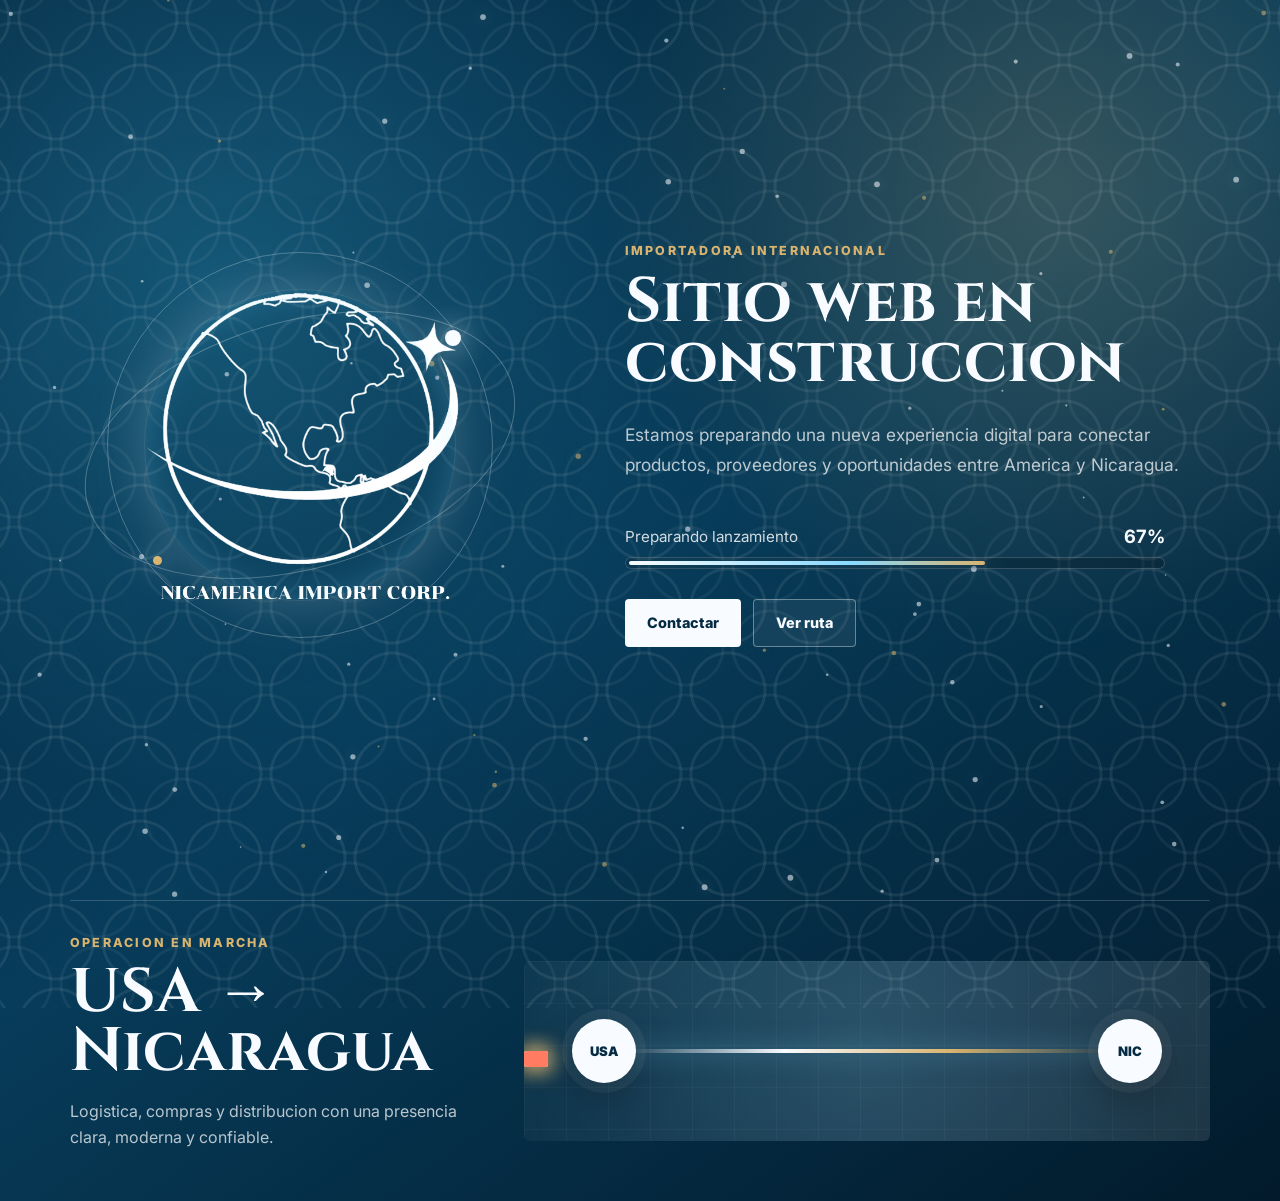
==== index.html @ 1ce01309 "Add animated coming soon page" ====
<!doctype html>
<html lang="es">
  <head>
    <meta charset="UTF-8" />
    <meta name="viewport" content="width=device-width, initial-scale=1.0" />
    <title>Nicamerica Import Corp. | Sitio en construccion</title>
    <link rel="preconnect" href="https://fonts.googleapis.com" />
    <link rel="preconnect" href="https://fonts.gstatic.com" crossorigin />
    <link href="https://fonts.googleapis.com/css2?family=Cinzel:wght@600;700;800&family=Inter:wght@400;500;600;700&display=swap" rel="stylesheet" />
    <link rel="stylesheet" href="styles.css" />
  </head>
  <body>
    <canvas id="motion-field" aria-hidden="true"></canvas>

    <main class="site-shell">
      <section class="hero" aria-label="Sitio web en construccion">
        <div class="brand-mark" data-tilt>
          <img src="assets/nicamerica-logo-transparent.png" alt="Nicamerica Import Corp." />
          <span class="orbit orbit-one"></span>
          <span class="orbit orbit-two"></span>
          <span class="spark spark-one"></span>
          <span class="spark spark-two"></span>
        </div>

        <div class="hero-copy">
          <p class="eyebrow">Importadora internacional</p>
          <h1>Sitio web en construccion</h1>
          <p class="lead">
            Estamos preparando una nueva experiencia digital para conectar productos,
            proveedores y oportunidades entre America y Nicaragua.
          </p>

          <div class="progress-panel" aria-label="Progreso del sitio">
            <div class="progress-top">
              <span>Preparando lanzamiento</span>
              <strong id="progress-number">72%</strong>
            </div>
            <div class="progress-track">
              <span id="progress-bar"></span>
            </div>
          </div>

          <div class="actions">
            <a class="primary-action" href="mailto:info@nicamericaimport.com">Contactar</a>
            <button class="ghost-action" type="button" id="pulse-button">Ver ruta</button>
          </div>
        </div>
      </section>

      <section class="route-board" aria-label="Ruta de importacion">
        <div class="route-copy">
          <p class="eyebrow">Operacion en marcha</p>
          <h2>USA → Nicaragua</h2>
          <p>Logistica, compras y distribucion con una presencia clara, moderna y confiable.</p>
        </div>
        <div class="map-stage" id="map-stage">
          <span class="port port-usa">USA</span>
          <span class="port port-nic">NIC</span>
          <span class="route-line"></span>
          <span class="cargo cargo-one"></span>
          <span class="cargo cargo-two"></span>
          <span class="cargo cargo-three"></span>
        </div>
      </section>
    </main>

    <script src="script.js"></script>
  </body>
</html>
---- styles.css ----
:root {
  --blue-950: #052b43;
  --blue-900: #073c5a;
  --blue-800: #0d4f72;
  --blue-650: #1d6b8e;
  --ice: #f8fbff;
  --mist: rgba(255, 255, 255, 0.72);
  --line: rgba(255, 255, 255, 0.18);
  --glow: rgba(134, 218, 255, 0.55);
  --gold: #d9b46f;
  --coral: #ff7b61;
  font-family: Inter, system-ui, sans-serif;
}

* {
  box-sizing: border-box;
}

html,
body {
  min-height: 100%;
}

body {
  margin: 0;
  color: var(--ice);
  background:
    radial-gradient(circle at 17% 24%, rgba(29, 107, 142, 0.68), transparent 32rem),
    radial-gradient(circle at 82% 16%, rgba(217, 180, 111, 0.22), transparent 28rem),
    linear-gradient(145deg, var(--blue-950), var(--blue-900) 48%, #021a2b);
  overflow-x: hidden;
}

body::before {
  position: fixed;
  inset: -12%;
  z-index: -2;
  content: "";
  opacity: 0.32;
  background-image:
    radial-gradient(circle at center, transparent 0 35px, rgba(255, 255, 255, 0.25) 36px 38px, transparent 39px),
    radial-gradient(circle at center, transparent 0 35px, rgba(255, 255, 255, 0.18) 36px 38px, transparent 39px);
  background-position: 0 0, 42px 42px;
  background-size: 84px 84px;
  animation: patternDrift 26s linear infinite;
}

#motion-field {
  position: fixed;
  inset: 0;
  z-index: -1;
  width: 100%;
  height: 100%;
}

.site-shell {
  width: min(1140px, calc(100% - 40px));
  min-height: 100vh;
  margin: 0 auto;
  padding: 24px 0 34px;
  display: grid;
  gap: 34px;
}

.hero {
  min-height: calc(100vh - 58px);
  display: grid;
  grid-template-columns: minmax(280px, 0.86fr) minmax(360px, 1fr);
  align-items: center;
  gap: clamp(24px, 4vw, 56px);
  padding: clamp(18px, 4vh, 42px) 0;
}

.brand-mark {
  position: relative;
  width: min(460px, 88vw);
  aspect-ratio: 1;
  display: grid;
  place-items: center;
  transform-style: preserve-3d;
  filter: drop-shadow(0 24px 60px rgba(0, 0, 0, 0.38));
}

.brand-mark img {
  width: 100%;
  height: 100%;
  object-fit: contain;
  transform: translateZ(42px);
  animation: logoFloat 5.4s ease-in-out infinite;
}

.brand-mark::after {
  position: absolute;
  inset: 16%;
  border: 1px solid rgba(255, 255, 255, 0.16);
  border-radius: 50%;
  content: "";
  box-shadow: 0 0 52px rgba(255, 255, 255, 0.2), inset 0 0 34px rgba(134, 218, 255, 0.22);
  animation: haloPulse 3.2s ease-in-out infinite;
}

.orbit {
  position: absolute;
  border: 1px solid rgba(255, 255, 255, 0.26);
  border-radius: 50%;
  pointer-events: none;
}

.orbit-one {
  inset: 8%;
  animation: rotate 15s linear infinite;
}

.orbit-two {
  inset: 23% 2%;
  transform: rotate(-16deg);
  animation: rotateReverse 19s linear infinite;
}

.spark {
  position: absolute;
  width: 16px;
  height: 16px;
  border-radius: 50%;
  background: var(--ice);
  box-shadow: 0 0 28px var(--ice), 0 0 54px var(--glow);
}

.spark-one {
  right: 15%;
  top: 25%;
  animation: sparkTravel 4.8s ease-in-out infinite;
}

.spark-two {
  left: 18%;
  bottom: 24%;
  width: 9px;
  height: 9px;
  background: var(--gold);
  animation: sparkTravel 6.2s ease-in-out infinite reverse;
}

.hero-copy {
  min-width: 0;
  transform: translateY(0);
  animation: revealUp 900ms ease both;
}

.eyebrow {
  margin: 0 0 14px;
  color: var(--gold);
  font-size: 0.78rem;
  font-weight: 800;
  letter-spacing: 0.18em;
  text-transform: uppercase;
}

h1,
h2 {
  margin: 0;
  font-family: Cinzel, Georgia, serif;
  line-height: 0.96;
  letter-spacing: 0;
}

h1 {
  max-width: 560px;
  font-size: clamp(2.6rem, 4.9vw, 4.7rem);
  text-wrap: balance;
}

h2 {
  font-size: clamp(2.1rem, 4.8vw, 4.8rem);
}

.lead {
  max-width: 560px;
  margin: 28px 0;
  color: var(--mist);
  font-size: clamp(0.98rem, 1.35vw, 1.12rem);
  line-height: 1.7;
}

.progress-panel {
  max-width: 540px;
  padding: 18px 0 8px;
}

.progress-top {
  display: flex;
  align-items: center;
  justify-content: space-between;
  gap: 18px;
  margin-bottom: 10px;
  color: rgba(255, 255, 255, 0.82);
  font-size: 0.95rem;
}

.progress-top strong {
  color: var(--ice);
  font-size: 1.15rem;
}

.progress-track {
  height: 12px;
  padding: 3px;
  border: 1px solid var(--line);
  border-radius: 999px;
  background: rgba(0, 0, 0, 0.18);
  overflow: hidden;
}

.progress-track span {
  display: block;
  width: 72%;
  height: 100%;
  border-radius: inherit;
  background: linear-gradient(90deg, var(--ice), #89d9ff 62%, var(--gold));
  box-shadow: 0 0 24px var(--glow);
  transform-origin: left;
  animation: progressBreathe 2.8s ease-in-out infinite;
}

.actions {
  display: flex;
  flex-wrap: wrap;
  gap: 12px;
  margin-top: 22px;
}

.primary-action,
.ghost-action {
  min-height: 48px;
  border: 0;
  border-radius: 4px;
  padding: 0 22px;
  display: inline-flex;
  align-items: center;
  justify-content: center;
  color: var(--blue-950);
  background: var(--ice);
  font: 800 0.9rem/1 Inter, system-ui, sans-serif;
  text-decoration: none;
  cursor: pointer;
  transition: transform 180ms ease, box-shadow 180ms ease, background 180ms ease;
}

.ghost-action {
  color: var(--ice);
  border: 1px solid rgba(255, 255, 255, 0.36);
  background: rgba(255, 255, 255, 0.06);
}

.primary-action:hover,
.ghost-action:hover {
  transform: translateY(-3px);
  box-shadow: 0 16px 34px rgba(0, 0, 0, 0.24);
}

.route-board {
  min-height: 168px;
  border-top: 1px solid var(--line);
  display: grid;
  grid-template-columns: minmax(260px, 0.62fr) minmax(330px, 1fr);
  align-items: center;
  gap: 28px;
  padding: 34px 0 0;
}

.route-copy p:last-child {
  max-width: 490px;
  color: var(--mist);
  line-height: 1.65;
}

.map-stage {
  position: relative;
  min-height: 180px;
  border-radius: 6px;
  background:
    linear-gradient(90deg, rgba(255,255,255,0.04), rgba(255,255,255,0.11)),
    radial-gradient(circle at 50% 50%, rgba(134, 218, 255, 0.16), transparent 22rem);
  overflow: hidden;
}

.map-stage::before {
  position: absolute;
  inset: 0;
  content: "";
  opacity: 0.45;
  background-image: linear-gradient(rgba(255,255,255,0.08) 1px, transparent 1px), linear-gradient(90deg, rgba(255,255,255,0.08) 1px, transparent 1px);
  background-size: 42px 42px;
  animation: gridMove 12s linear infinite;
}

.port {
  position: absolute;
  top: 50%;
  z-index: 2;
  width: 64px;
  height: 64px;
  border: 1px solid rgba(255, 255, 255, 0.28);
  border-radius: 50%;
  display: grid;
  place-items: center;
  color: var(--blue-950);
  background: var(--ice);
  font-size: 0.82rem;
  font-weight: 900;
  transform: translateY(-50%);
  box-shadow: 0 0 0 10px rgba(255,255,255,0.05), 0 16px 40px rgba(0,0,0,0.28);
}

.port-usa {
  left: 7%;
}

.port-nic {
  right: 7%;
}

.route-line {
  position: absolute;
  left: 14%;
  right: 14%;
  top: 50%;
  height: 4px;
  border-radius: 999px;
  background: linear-gradient(90deg, transparent, var(--ice), var(--gold), transparent);
  transform: translateY(-50%);
  box-shadow: 0 0 24px var(--glow);
}

.cargo {
  position: absolute;
  top: 50%;
  z-index: 3;
  width: 24px;
  height: 16px;
  border-radius: 3px;
  background: var(--gold);
  box-shadow: 0 0 22px rgba(217, 180, 111, 0.8);
  animation: cargoRun 4.5s linear infinite;
}

.cargo-two {
  animation-delay: -1.5s;
  background: var(--ice);
}

.cargo-three {
  animation-delay: -3s;
  background: var(--coral);
}

.map-stage.is-boosted .cargo {
  animation-duration: 1.6s;
}

@keyframes patternDrift {
  to { transform: translate3d(84px, 42px, 0); }
}

@keyframes logoFloat {
  50% { transform: translate3d(0, -14px, 42px) scale(1.015); }
}

@keyframes haloPulse {
  50% { transform: scale(1.05); opacity: 0.75; }
}

@keyframes rotate {
  to { transform: rotate(360deg); }
}

@keyframes rotateReverse {
  to { transform: rotate(-376deg); }
}

@keyframes sparkTravel {
  50% { transform: translate3d(-18px, 16px, 0) scale(1.45); }
}

@keyframes revealUp {
  from { opacity: 0; transform: translateY(24px); }
}

@keyframes progressBreathe {
  50% { filter: brightness(1.25); transform: scaleX(1.04); }
}

@keyframes gridMove {
  to { background-position: 42px 42px; }
}

@keyframes cargoRun {
  from { left: 14%; transform: translate(-50%, -50%) rotate(0deg); }
  50% { transform: translate(-50%, calc(-50% - 18px)) rotate(7deg); }
  to { left: 86%; transform: translate(-50%, -50%) rotate(0deg); }
}

@media (max-width: 820px) {
  .site-shell {
    width: min(100% - 24px, 620px);
    padding-top: 20px;
  }

  .hero,
  .route-board {
    grid-template-columns: 1fr;
  }

  .hero {
    min-height: auto;
    text-align: center;
  }

  .brand-mark {
    margin: 0 auto;
    width: min(290px, 78vw);
  }

  .brand-mark::after {
    inset: 20%;
  }

  .lead,
  .progress-panel,
  .route-copy p:last-child {
    margin-left: auto;
    margin-right: auto;
  }

  .actions {
    justify-content: center;
  }

  .route-board {
    text-align: center;
  }

  .map-stage {
    min-height: 160px;
  }
}

@media (max-height: 720px) and (max-width: 820px) {
  .brand-mark {
    width: min(230px, 64vw);
  }

  h1 {
    font-size: clamp(2.4rem, 12vw, 4.4rem);
  }

  .lead {
    margin: 18px auto;
  }
}

@media (prefers-reduced-motion: reduce) {
  *,
  *::before,
  *::after {
    animation-duration: 1ms !important;
    animation-iteration-count: 1 !important;
    scroll-behavior: auto !important;
  }
}
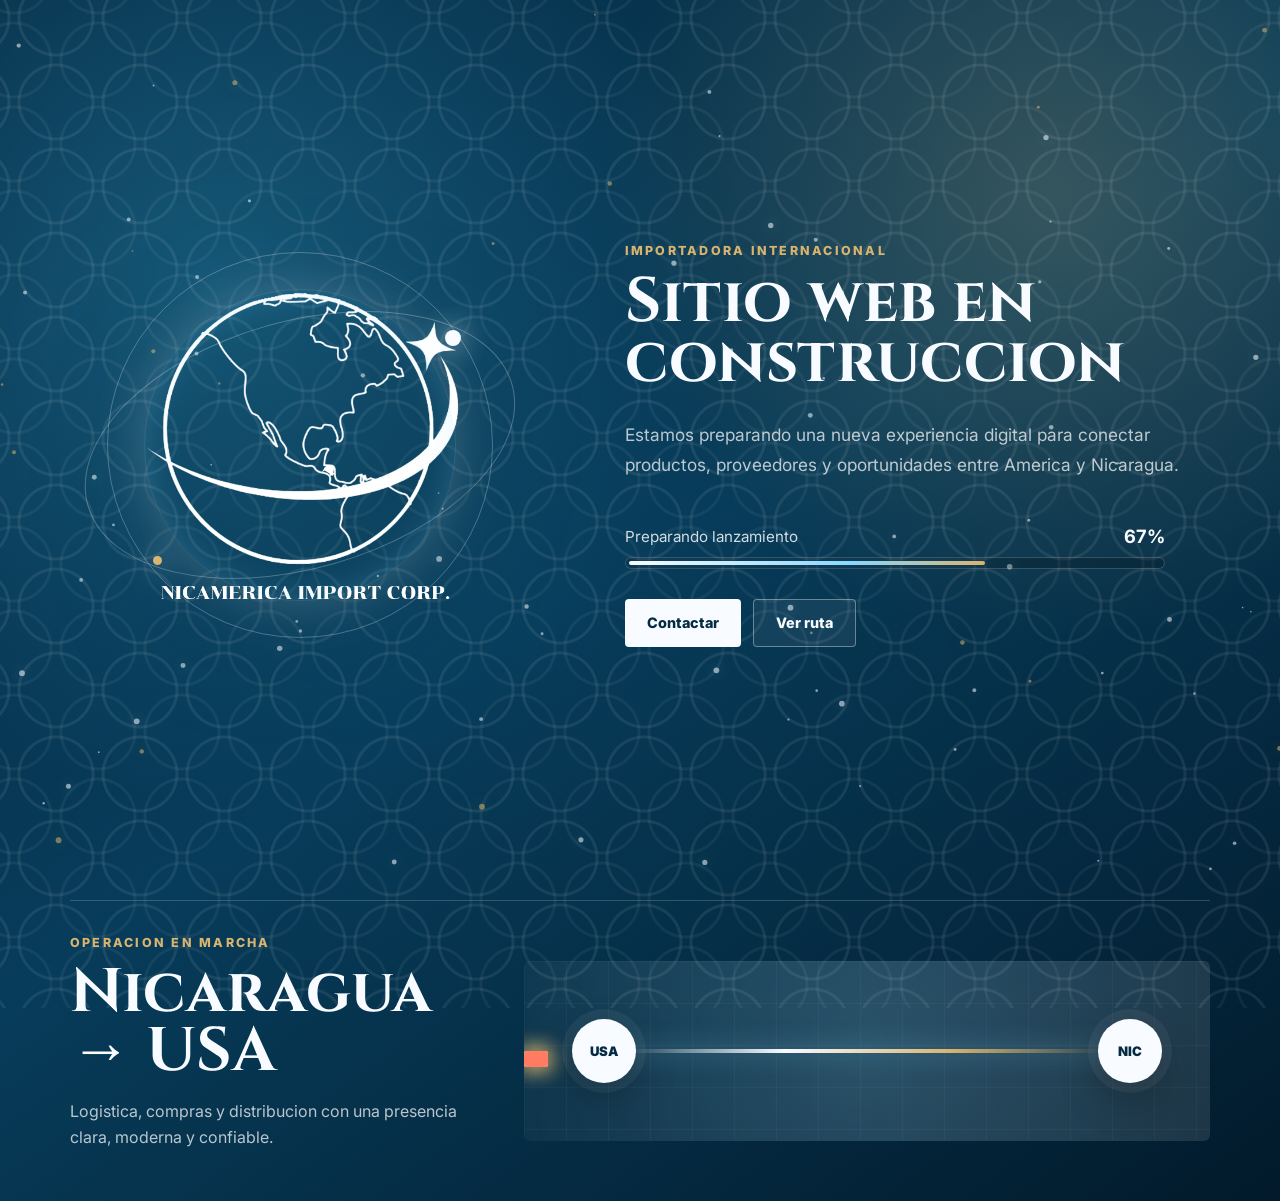
==== commit 7600f821: "Update import route direction" ====
--- a/index.html
+++ b/index.html
@@ -50,12 +50,12 @@
       <section class="route-board" aria-label="Ruta de importacion">
         <div class="route-copy">
           <p class="eyebrow">Operacion en marcha</p>
-          <h2>USA → Nicaragua</h2>
+          <h2>Nicaragua → USA</h2>
           <p>Logistica, compras y distribucion con una presencia clara, moderna y confiable.</p>
         </div>
         <div class="map-stage" id="map-stage">
+          <span class="port port-nic">NIC</span>
           <span class="port port-usa">USA</span>
-          <span class="port port-nic">NIC</span>
           <span class="route-line"></span>
           <span class="cargo cargo-one"></span>
           <span class="cargo cargo-two"></span>
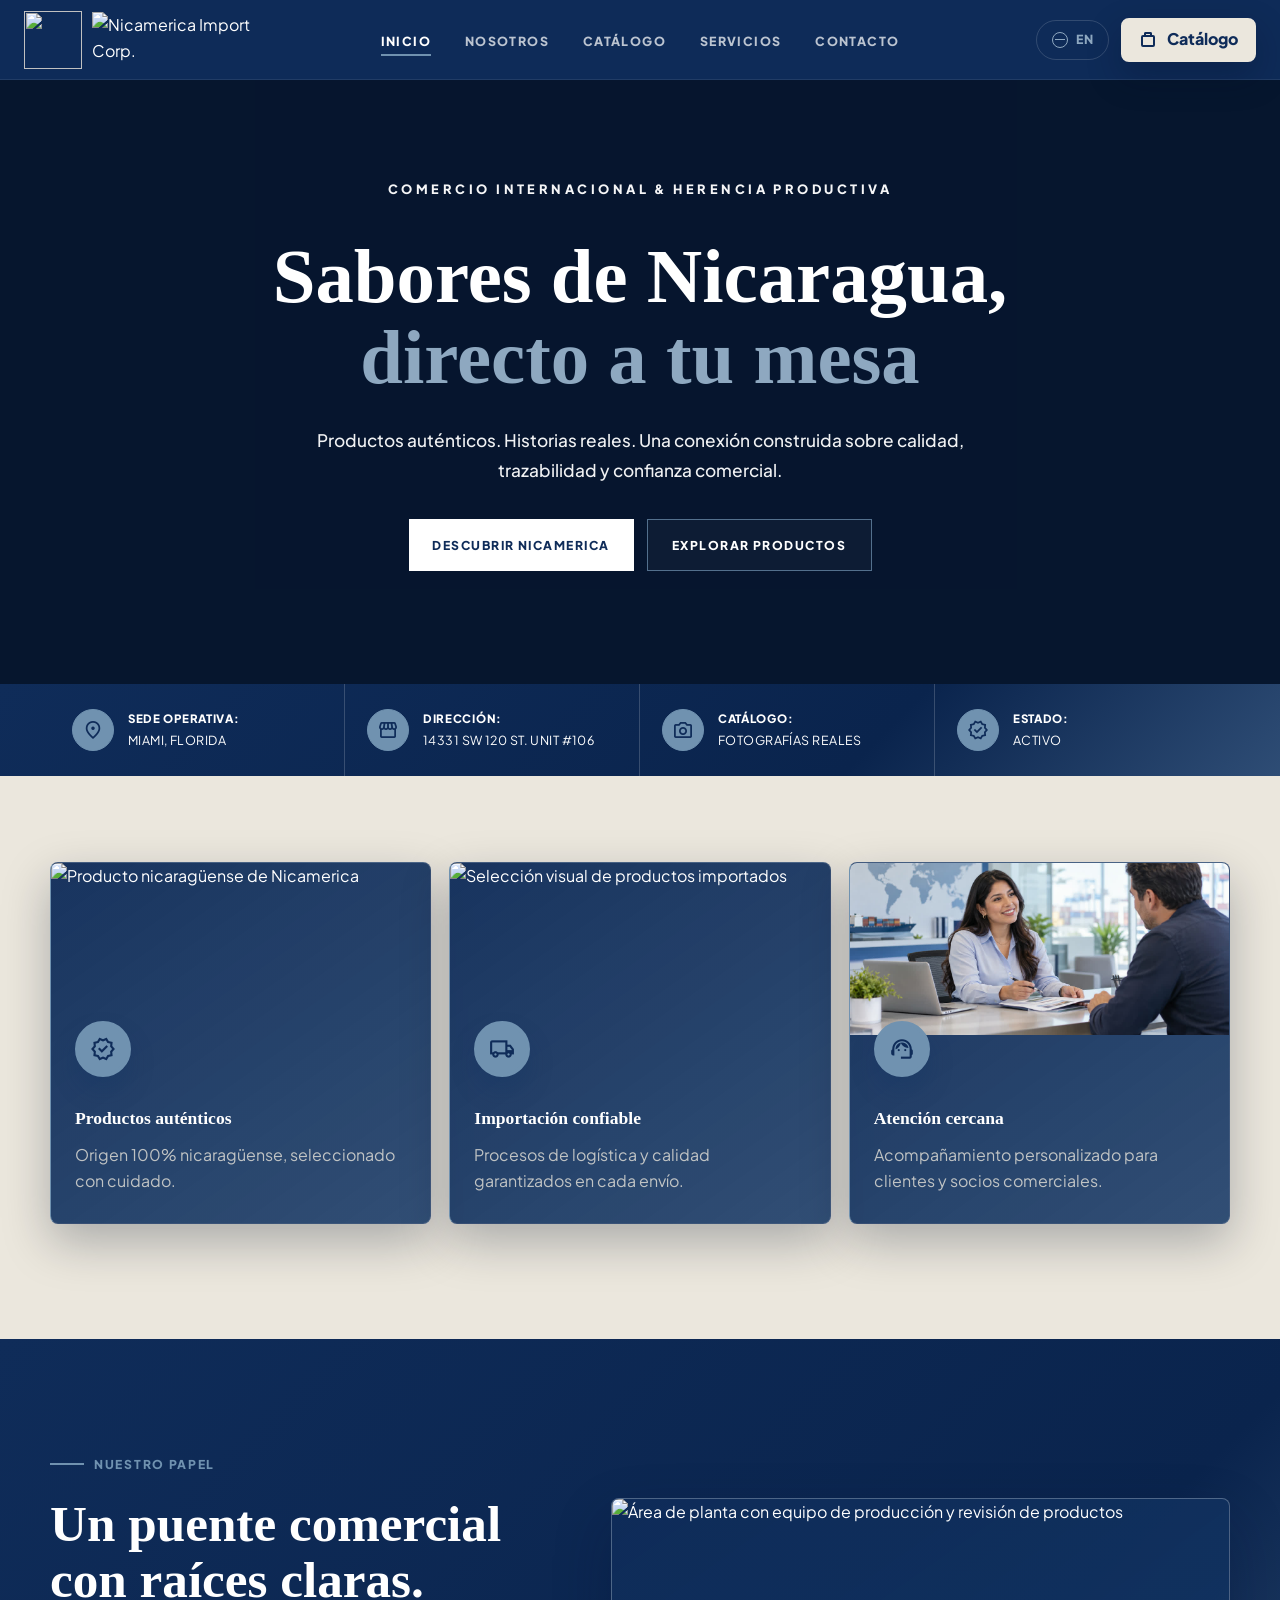
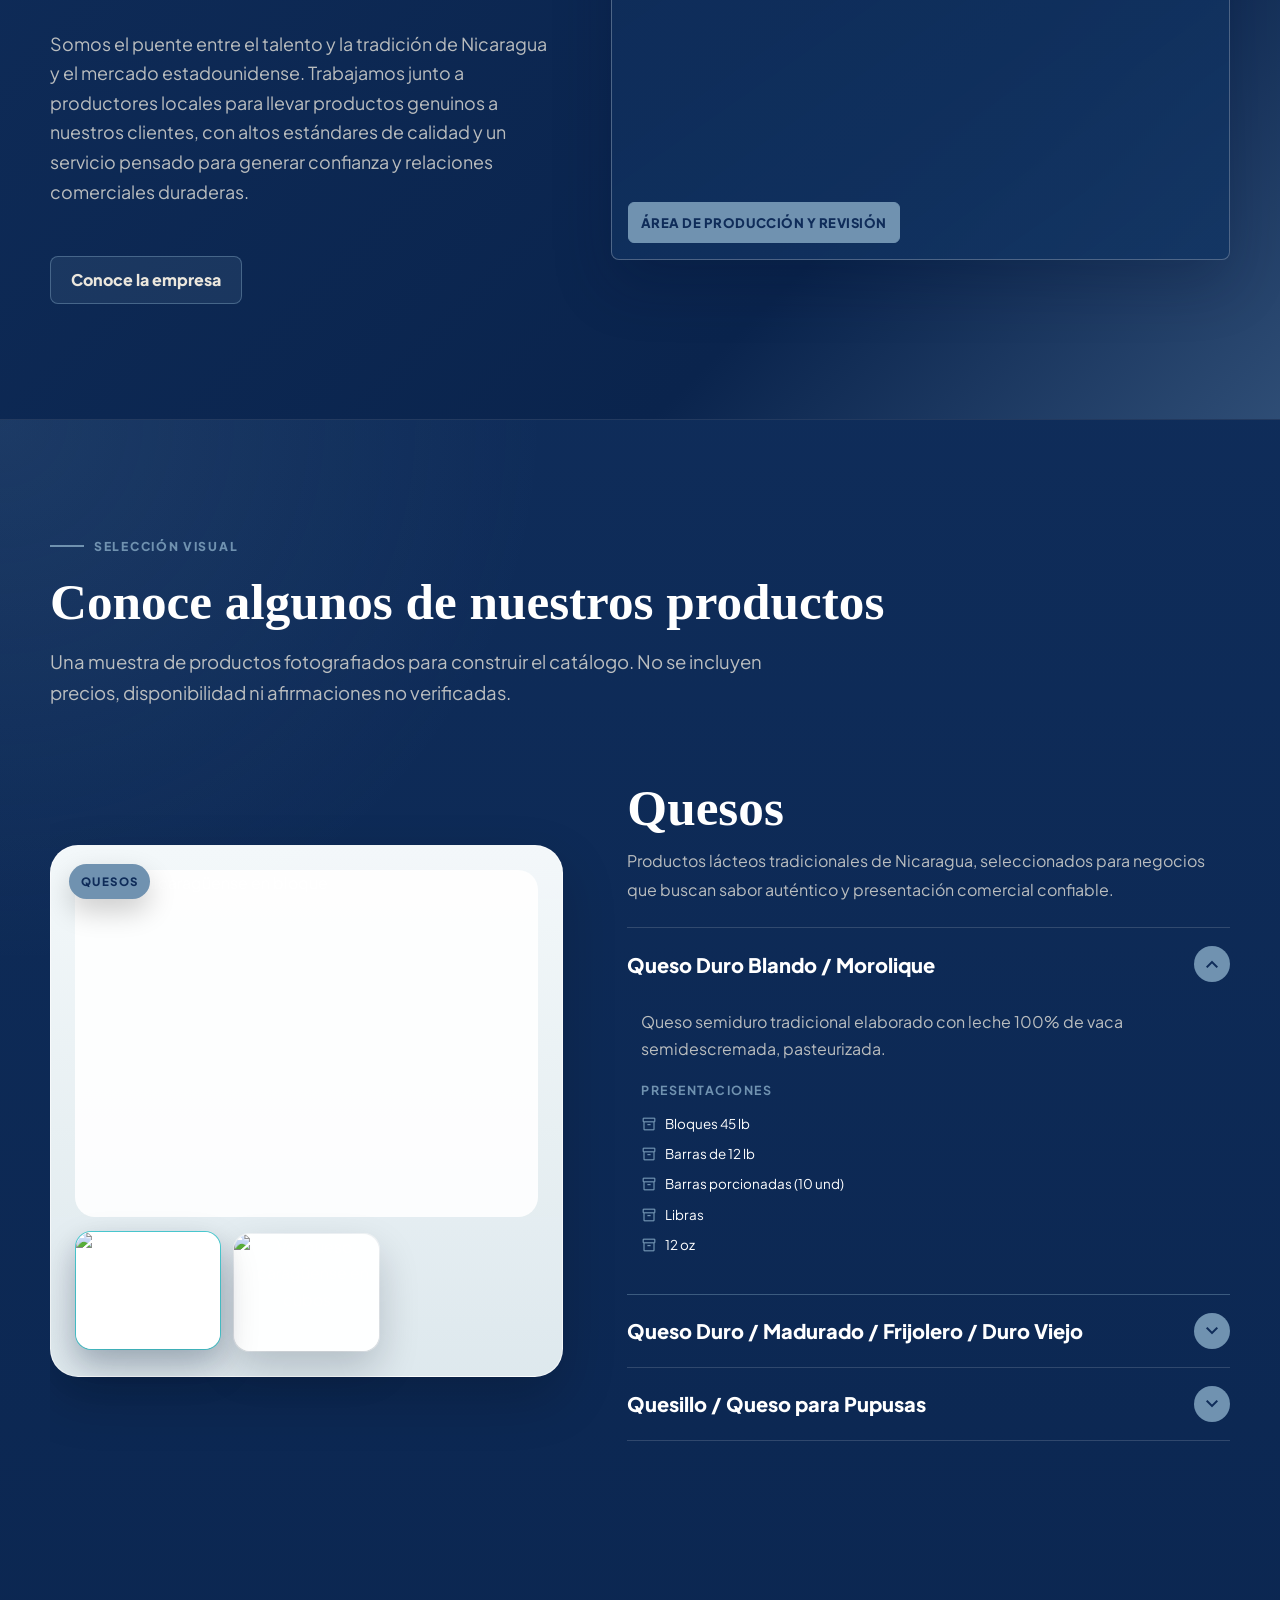
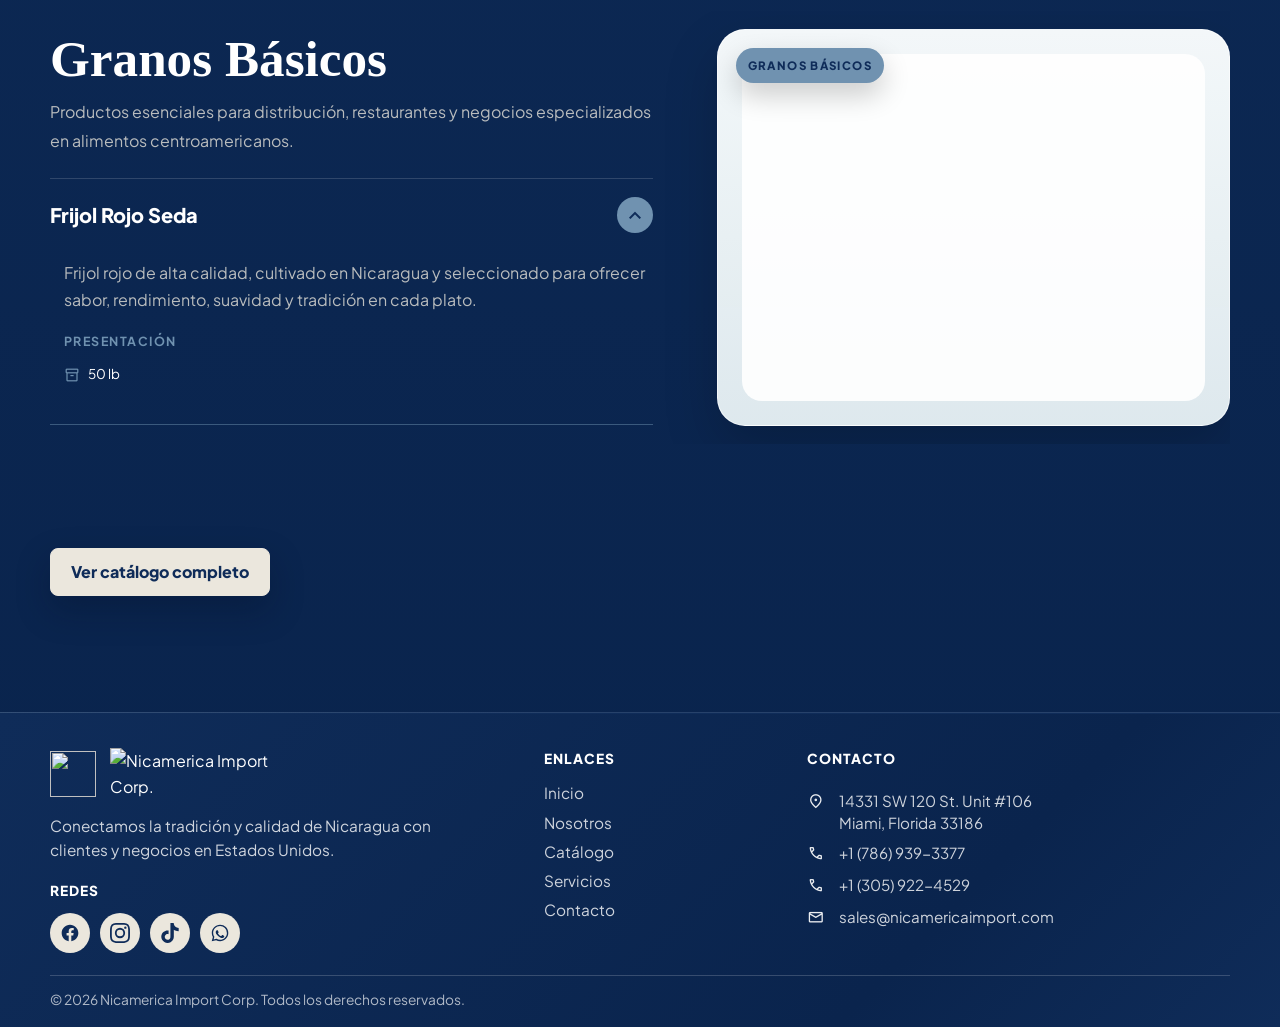
==== commit 9a440033: "Mejora de optimizacion" ====
--- a/index.html
+++ b/index.html
@@ -1,69 +1,298 @@
 <!doctype html>
 <html lang="es">
-  <head>
-    <meta charset="UTF-8" />
-    <meta name="viewport" content="width=device-width, initial-scale=1.0" />
-    <title>Nicamerica Import Corp. | Sitio en construccion</title>
-    <link rel="preconnect" href="https://fonts.googleapis.com" />
-    <link rel="preconnect" href="https://fonts.gstatic.com" crossorigin />
-    <link href="https://fonts.googleapis.com/css2?family=Cinzel:wght@600;700;800&family=Inter:wght@400;500;600;700&display=swap" rel="stylesheet" />
-    <link rel="stylesheet" href="styles.css" />
-  </head>
-  <body>
-    <canvas id="motion-field" aria-hidden="true"></canvas>
-
-    <main class="site-shell">
-      <section class="hero" aria-label="Sitio web en construccion">
-        <div class="brand-mark" data-tilt>
-          <img src="assets/nicamerica-logo-transparent.png" alt="Nicamerica Import Corp." />
-          <span class="orbit orbit-one"></span>
-          <span class="orbit orbit-two"></span>
-          <span class="spark spark-one"></span>
-          <span class="spark spark-two"></span>
-        </div>
-
-        <div class="hero-copy">
-          <p class="eyebrow">Importadora internacional</p>
-          <h1>Sitio web en construccion</h1>
-          <p class="lead">
-            Estamos preparando una nueva experiencia digital para conectar productos,
-            proveedores y oportunidades entre America y Nicaragua.
-          </p>
-
-          <div class="progress-panel" aria-label="Progreso del sitio">
-            <div class="progress-top">
-              <span>Preparando lanzamiento</span>
-              <strong id="progress-number">72%</strong>
-            </div>
-            <div class="progress-track">
-              <span id="progress-bar"></span>
-            </div>
+
+<head>
+  <meta charset="utf-8">
+  <meta name="viewport" content="width=device-width, initial-scale=1">
+  <title>Nicamerica Import Corp. | Productos nicaragüenses en Estados Unidos</title>
+  <meta name="description"
+    content="Nicamerica Import Corp. conecta productos y productores de Nicaragua con clientes y negocios en Estados Unidos mediante importación confiable.">
+  <meta name="robots" content="index,follow,max-image-preview:large">
+  <meta name="theme-color" content="#002E5D">
+  <meta property="og:title" content="Nicamerica Import Corp. | Productos nicaragüenses en Estados Unidos">
+  <meta property="og:description"
+    content="Productos auténticos, logística confiable y atención comercial para clientes y negocios en Estados Unidos.">
+  <meta property="og:type" content="website">
+  <meta property="og:locale" content="es_US">
+  <meta property="og:url" content="https://nicamericaimport.com/">
+  <meta property="og:image" content="https://nicamericaimport.com/assets/products/hero-productos.jpg">
+  <meta name="twitter:card" content="summary_large_image">
+  <meta name="twitter:title" content="Nicamerica Import Corp. | Productos nicaragüenses en Estados Unidos">
+  <meta name="twitter:description" content="Importación confiable de productos nicaragüenses para clientes y negocios en Estados Unidos.">
+  <meta name="twitter:image" content="https://nicamericaimport.com/assets/products/hero-productos.jpg">
+  <link rel="canonical" href="https://nicamericaimport.com/">
+  <link rel="preload" as="image" href="assets/plant/hero-plant-pour.jpg" fetchpriority="high">
+  <link rel="preconnect" href="https://fonts.googleapis.com">
+  <link rel="preconnect" href="https://fonts.gstatic.com" crossorigin>
+  <link
+    href="https://fonts.googleapis.com/css2?family=Material+Symbols+Outlined:opsz,wght,FILL,GRAD@24,400,0,0&family=Plus+Jakarta+Sans:wght@400;500;600;700;800&display=swap"
+    rel="stylesheet">
+  <link rel="icon" href="assets/favicon.png" type="image/png">
+  <link rel="stylesheet" href="assets/styles.css?v=31">
+  <script src="assets/i18n.js" defer></script>
+  <script type="application/ld+json">{"@context":"https://schema.org","@graph":[{"@type":"Organization","name":"Nicamerica Import Corp.","url":"https://nicamericaimport.com/","logo":"https://nicamericaimport.com/assets/nicamerica-logo.png","email":"sales@nicamericaimport.com","telephone":["+17869393377","+13059224529"],"address":{"@type":"PostalAddress","streetAddress":"14331 SW 120 St. Unit #106","addressLocality":"Miami","addressRegion":"FL","postalCode":"33186","addressCountry":"US"}},{"@type":"WebSite","name":"Nicamerica Import Corp.","url":"https://nicamericaimport.com/","inLanguage":["es","en"]}]}</script>
+</head>
+
+<body data-page="inicio">
+  <header class="site-header">
+    <div class="container nav-wrap">
+      <a class="brand" href="index.html" data-i18n-aria="nav.brand_label" aria-label="Ir al inicio"><img
+          class="brand-isotipo" src="assets/nicamerica-isotipo-white.png" alt="" decoding="async"><img class="brand-texto"
+          src="assets/nicamerica-texto-white.png" alt="Nicamerica Import Corp." decoding="async"></a>
+      <nav class="desktop-nav" aria-label="Navegación principal"><a href="index.html" data-page-link="inicio"
+          data-i18n="nav.home">Inicio</a><a href="nosotros.html" data-page-link="nosotros"
+          data-i18n="nav.about">Nosotros</a><a href="catalogo.html" data-page-link="catalogo"
+          data-i18n="nav.catalog">Catálogo</a><a href="servicios.html" data-page-link="servicios"
+          data-i18n="nav.services">Servicios</a><a href="contacto.html" data-page-link="contacto"
+          data-i18n="nav.contact">Contacto</a></nav>
+      <div class="header-actions"><button class="lang-toggle" id="langToggle" type="button"
+          aria-label="Cambiar a inglés" title="Switch to English" onclick="window.i18n.toggleLang()"><span
+            class="lang-globe material-symbols-outlined" aria-hidden="true">language</span><span
+            class="lang-label">EN</span></button><a class="button primary compact" href="catalogo.html"><span
+            class="material-symbols-outlined" aria-hidden="true">inventory_2</span><span
+            data-i18n="nav.catalog_btn">Catálogo</span></a><button class="icon-button" id="menuButton" type="button"
+          data-i18n-aria="nav.open_menu" aria-label="Abrir menú" aria-controls="mobileNav" aria-expanded="false"><span
+            class="material-symbols-outlined" aria-hidden="true">menu</span></button></div>
+    </div>
+    <nav class="mobile-nav" id="mobileNav" aria-label="Navegación móvil"><a href="index.html" data-page-link="inicio"
+        data-i18n="nav.home">Inicio</a><a href="nosotros.html" data-page-link="nosotros"
+        data-i18n="nav.about">Nosotros</a><a href="catalogo.html" data-page-link="catalogo"
+        data-i18n="nav.catalog">Catálogo</a><a href="servicios.html" data-page-link="servicios"
+        data-i18n="nav.services">Servicios</a><a href="contacto.html" data-page-link="contacto"
+        data-i18n="nav.contact">Contacto</a></nav>
+  </header>
+
+  <main>
+    <section class="hero hero-home" aria-labelledby="hero-title">
+      <div class="hero-background" aria-hidden="true">
+        <div class="hero-carousel-track">
+          <div class="hero-carousel-slide hero-carousel-slide--pour"></div>
+          <div class="hero-carousel-slide" data-bg="assets/plant/hero-plant-curd.jpg"></div>
+          <div class="hero-carousel-slide" data-bg="assets/plant/hero-plant-team.jpg"></div>
+          <div class="hero-carousel-slide" data-bg="assets/plant/hero-plant-process.jpg"></div>
+          <div class="hero-carousel-slide" data-bg="assets/plant/hero-plant-cheese.jpg"></div>
+          <div class="hero-carousel-slide" data-bg="assets/plant/hero-plant-water.jpg"></div>
+          <div class="hero-carousel-slide" data-bg="assets/plant/hero-plant-control.jpg"></div>
+          <div class="hero-carousel-slide" data-bg="assets/plant/hero-plant-table.jpg"></div>
+          <div class="hero-carousel-slide hero-carousel-slide--pour"></div>
+        </div>
+      </div>
+      <div class="container hero-grid">
+        <div class="hero-copy reveal">
+          <div class="hero-kicker" data-i18n="index.hero.kicker">Comercio internacional &amp; herencia productiva</div>
+          <h1 id="hero-title" data-i18n-html="index.hero.title">Sabores de Nicaragua, <span>directo a tu mesa</span></h1>
+          <p class="lead" data-i18n="index.hero.lead">Productos auténticos. Historias reales. Una conexión construida sobre calidad, trazabilidad y
+            confianza comercial.</p>
+          <div class="hero-actions">
+            <a class="button primary" href="nosotros.html" data-i18n="index.hero.cta1">Descubrir Nicamerica</a>
+            <a class="button secondary" href="catalogo.html" data-i18n="index.hero.cta2">Explorar productos</a>
           </div>
-
-          <div class="actions">
-            <a class="primary-action" href="mailto:info@nicamericaimport.com">Contactar</a>
-            <button class="ghost-action" type="button" id="pulse-button">Ver ruta</button>
+        </div>
+      </div>
+    </section>
+
+    <section class="metadata-strip" aria-label="Registro comercial de Nicamerica">
+      <div class="container metadata-grid">
+        <div><span class="material-symbols-outlined" aria-hidden="true">location_on</span><strong data-i18n="strip.hq">SEDE
+            OPERATIVA:</strong><span data-i18n="strip.hq_val">MIAMI, FLORIDA</span></div>
+        <div><span class="material-symbols-outlined"
+            aria-hidden="true">storefront</span><strong data-i18n="strip.addr">DIRECCIÓN:</strong><span data-i18n="strip.addr_val">14331 SW 120 ST. UNIT #106</span></div>
+        <div><span class="material-symbols-outlined"
+            aria-hidden="true">photo_camera</span><strong data-i18n="strip.catalog">CATÁLOGO:</strong><span data-i18n="strip.catalog_val">FOTOGRAFÍAS REALES</span></div>
+        <div><span class="material-symbols-outlined" aria-hidden="true">verified</span><strong data-i18n="strip.status">ESTADO:</strong><span
+            class="status-dot" data-i18n="strip.status_val">ACTIVO</span></div>
+      </div>
+    </section>
+
+    <section class="section value-section" aria-label="Propuesta de valor">
+      <div class="container value-grid">
+        <article class="value-card reveal"><img src="assets/products/queso-morolique-duro.jpg"
+            alt="Producto nicaragüense de Nicamerica" decoding="async" loading="lazy"><span class="material-symbols-outlined"
+            aria-hidden="true">verified</span>
+          <h2 data-i18n="index.value1.title">Productos auténticos</h2>
+          <p data-i18n="index.value1.text">Origen 100% nicaragüense, seleccionado con cuidado.</p>
+        </article>
+        <article class="value-card reveal"><img src="assets/stock/contenedores-puerto.jpg"
+            alt="Selección visual de productos importados" decoding="async" loading="lazy"><span class="material-symbols-outlined"
+            aria-hidden="true">local_shipping</span>
+          <h2 data-i18n="index.value2.title">Importación confiable</h2>
+          <p data-i18n="index.value2.text">Procesos de logística y calidad garantizados en cada envío.</p>
+        </article>
+        <article class="value-card reveal"><img src="assets/stock/atencion-cercana-latina.jpg"
+            alt="Producto para atención comercial de Nicamerica" decoding="async" loading="lazy"><span class="material-symbols-outlined"
+            aria-hidden="true">support_agent</span>
+          <h2 data-i18n="index.value3.title">Atención cercana</h2>
+          <p data-i18n="index.value3.text">Acompañamiento personalizado para clientes y socios comerciales.</p>
+        </article>
+      </div>
+    </section>
+
+    <section class="section intro-band">
+      <div class="container intro-layout">
+        <div class="section-copy reveal">
+          <span class="eyebrow light" data-i18n="index.intro.eyebrow">Nuestro papel</span>
+          <h2 data-i18n="index.intro.title">Un puente comercial con raíces claras.</h2>
+          <p data-i18n="index.intro.text">Somos el puente entre el talento y la tradición de Nicaragua y el mercado estadounidense. Trabajamos junto
+            a productores locales para llevar productos genuinos a nuestros clientes, con altos estándares de calidad y
+            un servicio pensado para generar confianza y relaciones comerciales duraderas.</p>
+          <div class="section-action"><a class="button secondary" href="nosotros.html" data-i18n="index.intro.cta">Conoce la empresa</a></div>
+        </div>
+        <figure class="plant-photo dark reveal">
+          <img src="assets/plant/plant-equipment.jpg"
+            alt="Área de planta con equipo de producción y revisión de productos" decoding="async" loading="lazy">
+          <figcaption data-i18n="index.intro.figcaption">Área de producción y revisión</figcaption>
+        </figure>
+      </div>
+    </section>
+
+    <section class="section featured-section">
+      <div class="container">
+        <div class="section-header reveal">
+          <span class="eyebrow" data-i18n="index.featured.eyebrow">Selección visual</span>
+          <h2 data-i18n="index.featured.title">Conoce algunos de nuestros productos</h2>
+          <p class="lead" data-i18n="index.featured.lead">Una muestra de productos fotografiados para construir el catálogo. No se incluyen precios,
+            disponibilidad ni afirmaciones no verificadas.</p>
+        </div>
+        <div class="home-catalog-preview">
+          <article class="catalog-category-section reveal" id="inicio-quesos">
+            <div class="catalog-visual-panel">
+              <span class="catalog-category-label">Quesos</span>
+              <img class="catalog-main-photo" src="assets/products/queso-morolique-duro.jpg" alt="Queso nicaragüense en bloque" decoding="async" loading="lazy">
+              <div class="catalog-photo-strip" aria-label="Imágenes de quesos">
+                <button class="catalog-thumb is-active" type="button" data-large-src="assets/products/queso-morolique-duro.jpg" data-large-alt="Queso nicaragüense en bloque"><img src="assets/products/queso-morolique-duro.jpg" alt="Ver queso nicaragüense en bloque" decoding="async" loading="lazy"></button>
+                <button class="catalog-thumb" type="button" data-large-src="assets/products/queso-morolique-cubos.jpg" data-large-alt="Queso nicaragüense en cubos"><img src="assets/products/queso-morolique-cubos.jpg" alt="Ver queso nicaragüense en cubos" decoding="async" loading="lazy"></button>
+              </div>
+            </div>
+            <div class="catalog-category-copy">
+              <h2>Quesos</h2>
+              <p>Productos lácteos tradicionales de Nicaragua, seleccionados para negocios que buscan sabor auténtico y presentación comercial confiable.</p>
+              <div class="catalog-product-stack">
+                <details class="catalog-product-info" open>
+                  <summary><span>Queso Duro Blando / Morolique</span><span class="material-symbols-outlined" aria-hidden="true">expand_more</span></summary>
+                  <p>Queso semiduro tradicional elaborado con leche 100% de vaca semidescremada, pasteurizada.</p>
+                  <strong>Presentaciones</strong>
+                  <ul><li>Bloques 45 lb</li><li>Barras de 12 lb</li><li>Barras porcionadas (10 und)</li><li>Libras</li><li>12 oz</li></ul>
+                </details>
+                <details class="catalog-product-info">
+                  <summary><span>Queso Duro / Madurado / Frijolero / Duro Viejo</span><span class="material-symbols-outlined" aria-hidden="true">expand_more</span></summary>
+                  <p>Queso madurado tradicional elaborado con leche 100% de vaca semidescremada.</p>
+                  <strong>Presentaciones</strong>
+                  <ul><li>Bloques 45 lb</li><li>Barras de 12 lb</li><li>Barras porcionadas (10 und)</li><li>Libras</li><li>12 oz</li></ul>
+                </details>
+                <details class="catalog-product-info">
+                  <summary><span>Quesillo / Queso para Pupusas</span><span class="material-symbols-outlined" aria-hidden="true">expand_more</span></summary>
+                  <p>Queso fresco de pasta hilada para fundir, cremoso y de sabor natural intenso, elaborado con leche 100% de vaca semidescremada.</p>
+                  <strong>Presentaciones</strong>
+                  <ul><li>Barras de 10 lb</li><li>Barras de 5 lb</li><li>Libras</li><li>12 oz</li></ul>
+                </details>
+              </div>
+            </div>
+          </article>
+
+          <article class="catalog-category-section catalog-category-section--reverse reveal" id="inicio-granos">
+            <div class="catalog-visual-panel">
+              <span class="catalog-category-label">Granos Básicos</span>
+              <video class="catalog-main-photo catalog-main-video catalog-main-video--ambient" loop muted playsinline preload="none" tabindex="-1" aria-hidden="true" poster="assets/products/frijol-rojo-seda.jpeg">
+                <source data-src="assets/products/frijol-rojo-seda.mp4" type="video/mp4">
+              </video>
+            </div>
+            <div class="catalog-category-copy">
+              <h2>Granos Básicos</h2>
+              <p>Productos esenciales para distribución, restaurantes y negocios especializados en alimentos centroamericanos.</p>
+              <div class="catalog-product-stack">
+                <details class="catalog-product-info" open>
+                  <summary><span>Frijol Rojo Seda</span><span class="material-symbols-outlined" aria-hidden="true">expand_more</span></summary>
+                  <p>Frijol rojo de alta calidad, cultivado en Nicaragua y seleccionado para ofrecer sabor, rendimiento, suavidad y tradición en cada plato.</p>
+                  <strong>Presentación</strong>
+                  <ul><li>50 lb</li></ul>
+                </details>
+              </div>
+            </div>
+          </article>
+        </div>
+        <div class="section-action reveal"><a class="button primary" href="catalogo.html" data-i18n="index.featured.cta">Ver catálogo completo</a></div>
+      </div>
+    </section>
+  </main>
+
+  <footer class="site-footer">
+    <div class="container footer-grid">
+      <div class="footer-brand">
+        <div class="footer-logo-lockup" aria-label="Nicamerica Import Corp.">
+          <img class="footer-logo-mark" src="assets/nicamerica-isotipo-white.png" alt="" decoding="async">
+          <img class="footer-logo-text" src="assets/nicamerica-texto-white.png" alt="Nicamerica Import Corp." decoding="async">
+        </div>
+        <p data-i18n="footer.tagline">Conectamos la tradición y calidad de Nicaragua con clientes y negocios en Estados
+          Unidos.</p>
+        <div class="footer-social" aria-label="Redes sociales">
+          <strong data-i18n="footer.social">Redes</strong>
+          <div class="footer-social-links">
+            <a class="footer-social-link" href="#" aria-label="Facebook" title="Facebook" target="_blank"
+              rel="noopener noreferrer"><svg viewBox="0 0 24 24" fill="currentColor" width="20" height="20"
+                aria-hidden="true">
+                <path
+                  d="M22 12c0-5.523-4.477-10-10-10S2 6.477 2 12c0 4.991 3.657 9.128 8.438 9.878v-6.987h-2.54V12h2.54V9.797c0-2.506 1.492-3.89 3.777-3.89 1.094 0 2.238.195 2.238.195v2.46h-1.26c-1.243 0-1.63.771-1.63 1.562V12h2.773l-.443 2.89h-2.33v6.988C18.343 21.128 22 16.991 22 12z" />
+              </svg></a>
+            <a class="footer-social-link" href="#" aria-label="Instagram" title="Instagram" target="_blank"
+              rel="noopener noreferrer"><svg viewBox="0 0 24 24" fill="currentColor" width="20" height="20"
+                aria-hidden="true">
+                <path
+                  d="M12 2.163c3.204 0 3.584.012 4.85.07 3.252.148 4.771 1.691 4.919 4.919.058 1.265.069 1.645.069 4.849 0 3.205-.012 3.584-.069 4.849-.149 3.225-1.664 4.771-4.919 4.919-1.266.058-1.644.07-4.85.07-3.204 0-3.584-.012-4.849-.07-3.26-.149-4.771-1.699-4.919-4.92-.058-1.265-.07-1.644-.07-4.849 0-3.204.013-3.583.07-4.849.149-3.227 1.664-4.771 4.919-4.919 1.266-.057 1.645-.069 4.849-.069zM12 0C8.741 0 8.333.014 7.053.072 2.695.272.273 2.69.073 7.052.014 8.333 0 8.741 0 12c0 3.259.014 3.668.072 4.948.2 4.358 2.618 6.78 6.98 6.98 1.281.058 1.689.072 4.948.072 3.259 0 3.668-.014 4.948-.072 4.354-.2 6.782-2.618 6.979-6.98.059-1.28.073-1.689.073-4.948 0-3.259-.014-3.667-.072-4.947-.196-4.354-2.617-6.78-6.979-6.98C15.668.014 15.259 0 12 0zm0 5.838a6.162 6.162 0 100 12.324 6.162 6.162 0 000-12.324zM12 16a4 4 0 110-8 4 4 0 010 8zm6.406-11.845a1.44 1.44 0 100 2.881 1.44 1.44 0 000-2.881z" />
+              </svg></a>
+            <a class="footer-social-link" href="#" aria-label="TikTok" title="TikTok" target="_blank"
+              rel="noopener noreferrer"><svg viewBox="0 0 24 24" fill="currentColor" width="20" height="20"
+                aria-hidden="true">
+                <path
+                  d="M12.525.02c1.31-.02 2.61-.01 3.91-.04.08 1.53.63 3.09 1.75 4.17 1.12 1.11 2.7 1.62 4.24 1.79v4.03c-1.44-.05-2.89-.35-4.2-.97-.57-.26-1.1-.59-1.62-.93-.01 2.92.01 5.84-.02 8.75-.08 1.4-.54 2.79-1.35 3.94-1.31 1.92-3.58 3.17-5.91 3.21-1.43.08-2.86-.31-4.08-1.03-2.02-1.19-3.44-3.37-3.65-5.71-.02-.5-.03-1-.01-1.49.18-1.9 1.12-3.72 2.58-4.96 1.66-1.44 3.98-2.13 6.15-1.72.02 1.48-.04 2.96-.04 4.44-.99-.32-2.15-.23-3.02.37-.63.41-1.11 1.04-1.36 1.75-.21.51-.15 1.07-.14 1.61.24 1.64 1.82 3.02 3.5 2.87 1.12-.01 2.19-.66 2.77-1.61.19-.33.4-.67.41-1.06.1-1.79.06-3.57.07-5.36.01-4.03-.01-8.05.02-12.07z" />
+              </svg></a>
+            <a class="footer-social-link" href="https://wa.me/17869393377" aria-label="WhatsApp" title="WhatsApp"
+              target="_blank" rel="noopener noreferrer"><svg viewBox="0 0 24 24" fill="currentColor" width="20"
+                height="20" aria-hidden="true">
+                <path
+                  d="M12.04 2c-5.46 0-9.91 4.45-9.91 9.91 0 1.75.46 3.45 1.32 4.95L2.05 22l5.25-1.38c1.45.79 3.08 1.21 4.74 1.21 5.46 0 9.91-4.45 9.91-9.91 0-2.65-1.03-5.14-2.9-7.01A9.816 9.816 0 0012.04 2zm.01 1.67c2.2 0 4.26.86 5.82 2.42a8.225 8.225 0 012.41 5.83c0 4.54-3.7 8.24-8.24 8.24-1.48 0-2.93-.4-4.2-1.15l-.3-.18-3.12.82.83-3.04-.2-.31a8.196 8.196 0 01-1.26-4.38c0-4.54 3.7-8.24 8.24-8.24zm4.52 11.66c-.25-.13-1.47-.72-1.7-.81-.23-.08-.39-.13-.56.13-.17.25-.64.81-.79.97-.14.17-.29.19-.54.06-.25-.13-1.06-.39-2.02-1.25-.75-.67-1.26-1.5-1.41-1.75-.15-.25-.02-.39.11-.51.11-.11.25-.29.37-.44.13-.15.17-.25.25-.42.08-.17.04-.31-.02-.44-.06-.13-.56-1.34-.76-1.84-.2-.48-.41-.42-.56-.43h-.48c-.17 0-.44.06-.67.31-.23.25-.88.86-.88 2.1 0 1.24.9 2.44 1.03 2.61.13.17 1.77 2.7 4.29 3.79.6.26 1.07.41 1.44.53.6.19 1.15.16 1.58.1.48-.07 1.47-.6 1.68-1.18.21-.58.21-1.07.15-1.18-.06-.11-.23-.18-.48-.3z" />
+              </svg></a>
           </div>
         </div>
-      </section>
-
-      <section class="route-board" aria-label="Ruta de importacion">
-        <div class="route-copy">
-          <p class="eyebrow">Operacion en marcha</p>
-          <h2>Nicaragua → USA</h2>
-          <p>Logistica, compras y distribucion con una presencia clara, moderna y confiable.</p>
-        </div>
-        <div class="map-stage" id="map-stage">
-          <span class="port port-nic">NIC</span>
-          <span class="port port-usa">USA</span>
-          <span class="route-line"></span>
-          <span class="cargo cargo-one"></span>
-          <span class="cargo cargo-two"></span>
-          <span class="cargo cargo-three"></span>
-        </div>
-      </section>
-    </main>
-
-    <script src="script.js"></script>
-  </body>
+      </div>
+      <nav class="footer-nav" aria-label="Navegación de pie de página">
+        <strong data-i18n="footer.links">Enlaces</strong>
+        <a href="index.html" data-i18n="nav.home">Inicio</a>
+        <a href="nosotros.html" data-i18n="nav.about">Nosotros</a>
+        <a href="catalogo.html" data-i18n="nav.catalog">Catálogo</a>
+        <a href="servicios.html" data-i18n="nav.services">Servicios</a>
+        <a href="contacto.html" data-i18n="nav.contact">Contacto</a>
+      </nav>
+      <div class="footer-contact">
+        <strong data-i18n="footer.contact">Contacto</strong>
+        <p><span class="material-symbols-outlined" aria-hidden="true">location_on</span><span>14331 SW 120 St. Unit
+            #106<br>Miami, Florida 33186</span></p>
+        <a href="tel:+17869393377"><span class="material-symbols-outlined" aria-hidden="true">call</span>+1 (786)
+          939-3377</a>
+        <a href="tel:+13059224529"><span class="material-symbols-outlined" aria-hidden="true">call</span>+1 (305)
+          922-4529</a>
+        <a href="mailto:sales@nicamericaimport.com"><span class="material-symbols-outlined"
+            aria-hidden="true">mail</span>sales@nicamericaimport.com</a>
+      </div>
+    </div>
+    <div class="container copyright" id="copyright"></div>
+  </footer>
+
+  <div class="modal" id="productModal" aria-hidden="true">
+    <div class="modal-backdrop" data-close-modal></div>
+    <article class="modal-dialog" role="dialog" aria-modal="true" aria-labelledby="modalTitle">
+      <button class="modal-close" type="button" aria-label="Cerrar detalle" data-close-modal><span
+          class="material-symbols-outlined" aria-hidden="true">close</span></button>
+      <div class="modal-image"><img id="modalImage" src="[data-uri]" alt="" decoding="async" loading="lazy"></div>
+      <div class="modal-content"><span class="pill" id="modalCategory"></span>
+        <h2 id="modalTitle"></h2>
+        <div class="detail-list" id="modalDetails"></div><a class="button primary" href="contacto.html"
+          data-close-modal>Consultar disponibilidad</a>
+      </div>
+    </article>
+  </div>
+
+  <script src="assets/app.js?v=31" defer></script>
+  <script>document.addEventListener('langchange', () => window.i18n.applyTranslations());</script>
+</body>
+
 </html>
--- a/assets/styles.css
+++ b/assets/styles.css
@@ -0,0 +1,5485 @@
+﻿:root {
+  --primary: #002E5D;
+  --secondary: #003366;
+  --white: #FFFFFF;
+  --ink: #002E5D;
+  --muted: rgba(0, 46, 93, 0.72);
+  --line: rgba(0, 46, 93, 0.16);
+  --soft: rgba(0, 46, 93, 0.045);
+  --soft-blue: rgba(0, 51, 102, 0.08);
+  --deep: #FFFFFF;
+  --surface: #FFFFFF;
+  --surface-high: #FFFFFF;
+  --shadow: 0 18px 50px rgba(0, 46, 93, 0.14);
+  --radius: 8px;
+  --header: 96px;
+}
+
+* {
+  box-sizing: border-box;
+}
+
+html {
+  scroll-behavior: smooth;
+}
+
+body {
+  margin: 0;
+  font-family: var(--font-body);
+  color: var(--ink);
+  background: var(--white);
+  line-height: 1.65;
+}
+
+body.modal-open {
+  overflow: hidden;
+}
+
+img {
+  display: block;
+  max-width: 100%;
+}
+
+body:not(.icons-ready) .material-symbols-outlined {
+  font-size: 0 !important;
+}
+
+a {
+  color: inherit;
+}
+
+button,
+input,
+textarea {
+  font: inherit;
+}
+
+:focus-visible {
+  outline: 3px solid rgba(0, 46, 93, 0.34);
+  outline-offset: 3px;
+}
+
+.container {
+  width: min(1180px, calc(100% - 32px));
+  margin-inline: auto;
+}
+
+.section {
+  padding: clamp(72px, 9vw, 124px) 0;
+  scroll-margin-top: calc(var(--header) + 22px);
+}
+
+.section-header {
+  display: grid;
+  gap: 18px;
+  margin-bottom: 42px;
+}
+
+.section-copy {
+  display: grid;
+  gap: 22px;
+  min-width: 0;
+}
+
+.section-action {
+  margin-top: 28px;
+}
+
+.eyebrow {
+  display: inline-flex;
+  align-items: center;
+  gap: 10px;
+  color: var(--primary);
+  font-size: 0.76rem;
+  font-weight: 800;
+  letter-spacing: 0.14em;
+  text-transform: uppercase;
+}
+
+.eyebrow::before {
+  content: "";
+  width: 34px;
+  height: 2px;
+  background: currentColor;
+}
+
+.eyebrow.light {
+  color: var(--white);
+}
+
+h1,
+h2,
+h3 {
+  font-family: var(--font-display);
+  line-height: 1.08;
+  color: var(--primary);
+  margin: 0;
+  font-weight: 700;
+}
+
+h1 {
+  font-size: clamp(2.45rem, 6vw, 5.7rem);
+  letter-spacing: 0;
+}
+
+h2 {
+  font-size: clamp(2rem, 4vw, 3.65rem);
+}
+
+h3 {
+  font-size: clamp(1.3rem, 2.2vw, 1.8rem);
+}
+
+p {
+  margin: 0;
+}
+
+.lead {
+  color: var(--muted);
+  font-size: clamp(1rem, 1.45vw, 1.18rem);
+  max-width: 760px;
+}
+
+.site-header {
+  position: sticky;
+  top: 0;
+  z-index: 50;
+  height: var(--header);
+  background: rgba(255, 255, 255, 0.93);
+  backdrop-filter: blur(18px);
+  border-bottom: 1px solid var(--line);
+}
+
+.nav-wrap {
+  height: 100%;
+  display: flex;
+  align-items: center;
+  justify-content: space-between;
+  gap: 24px;
+}
+
+.brand {
+  display: flex;
+  align-items: center;
+  gap: 10px;
+  text-decoration: none;
+  min-width: 0;
+  padding: 4px 14px;
+}
+
+.brand-isotipo {
+  width: 64px;
+  height: 64px;
+  flex-shrink: 0;
+  object-fit: contain;
+}
+
+.brand-texto {
+  height: clamp(46px, 6.8vw, 72px);
+  width: auto;
+  max-width: 340px;
+  object-fit: contain;
+  object-position: left center;
+}
+
+.brand-mark {
+  width: 46px;
+  height: 46px;
+  border-radius: var(--radius);
+  display: grid;
+  place-items: center;
+  color: var(--white);
+  background: linear-gradient(135deg, var(--primary), var(--secondary));
+  box-shadow: 0 10px 26px rgba(0, 46, 93, 0.22);
+  font-weight: 900;
+  letter-spacing: -0.05em;
+}
+
+.brand strong {
+  display: block;
+  color: var(--primary);
+  line-height: 1.05;
+}
+
+.brand small {
+  display: block;
+  color: var(--muted);
+  font-size: 0.74rem;
+  font-weight: 800;
+  letter-spacing: 0.12em;
+  text-transform: uppercase;
+}
+
+.desktop-nav {
+  display: flex;
+  align-items: center;
+  gap: 26px;
+  color: var(--muted);
+  font-size: 0.9rem;
+  font-weight: 800;
+}
+
+.desktop-nav a {
+  text-decoration: none;
+  transition: color 180ms ease;
+}
+
+.desktop-nav a:hover {
+  color: var(--primary);
+}
+
+.desktop-nav a[aria-current="page"] {
+  color: var(--primary);
+}
+
+.header-actions {
+  display: flex;
+  align-items: center;
+  gap: 10px;
+}
+
+.button {
+  display: inline-flex;
+  align-items: center;
+  justify-content: center;
+  gap: 10px;
+  min-height: 48px;
+  padding: 0 20px;
+  border: 1px solid var(--primary);
+  border-radius: var(--radius);
+  text-decoration: none;
+  font-weight: 850;
+  cursor: pointer;
+  transition: transform 180ms ease, background 180ms ease, color 180ms ease, border-color 180ms ease, box-shadow 180ms ease;
+}
+
+.button:hover {
+  transform: translateY(-2px);
+}
+
+.button.primary {
+  color: var(--white);
+  background: var(--primary);
+  box-shadow: 0 12px 30px rgba(0, 46, 93, 0.22);
+}
+
+.button.primary:hover {
+  background: var(--secondary);
+}
+
+.button.secondary {
+  color: var(--primary);
+  background: var(--white);
+}
+
+.button.secondary:hover {
+  background: var(--soft-blue);
+}
+
+.button.compact {
+  min-height: 44px;
+  padding: 0 16px;
+}
+
+.icon-button {
+  display: none;
+  width: 44px;
+  height: 44px;
+  place-items: center;
+  border: 1px solid var(--line);
+  border-radius: var(--radius);
+  color: var(--primary);
+  background: var(--white);
+  cursor: pointer;
+}
+
+.mobile-nav {
+  display: none;
+  position: fixed;
+  inset: var(--header) 0 auto 0;
+  padding: 18px 16px 22px;
+  background: var(--white);
+  border-bottom: 1px solid var(--line);
+  box-shadow: var(--shadow);
+}
+
+.mobile-nav.open {
+  display: grid;
+}
+
+.mobile-nav a {
+  padding: 14px 4px;
+  color: var(--primary);
+  font-weight: 850;
+  text-decoration: none;
+  border-bottom: 1px solid var(--line);
+}
+
+.mobile-nav a[aria-current="page"] {
+  color: var(--secondary);
+}
+
+.hero {
+  min-height: calc(100vh - var(--header));
+  display: grid;
+  align-items: center;
+  padding: clamp(54px, 7vw, 96px) 0;
+  overflow: hidden;
+  background:
+    linear-gradient(90deg, rgba(255, 255, 255, 0.96), rgba(255, 255, 255, 0.9) 50%, rgba(234, 241, 248, 0.72)),
+    radial-gradient(circle at 76% 26%, rgba(0, 51, 102, 0.14), transparent 34%);
+}
+
+.page-hero {
+  padding: clamp(86px, 11vw, 150px) 0 clamp(54px, 7vw, 90px);
+  background:
+    linear-gradient(90deg, rgba(255, 255, 255, 0.98), rgba(255, 255, 255, 0.92) 54%, rgba(234, 241, 248, 0.76)),
+    radial-gradient(circle at 76% 18%, rgba(0, 51, 102, 0.12), transparent 32%);
+  border-bottom: 1px solid var(--line);
+}
+
+.page-hero h1 {
+  max-width: 980px;
+  font-size: clamp(2.45rem, 5.4vw, 5rem);
+}
+
+.hero-grid {
+  display: grid;
+  grid-template-columns: minmax(0, 1.02fr) minmax(320px, 0.85fr);
+  gap: clamp(36px, 7vw, 86px);
+  align-items: center;
+}
+
+.hero-copy {
+  display: grid;
+  gap: 26px;
+  max-width: 790px;
+}
+
+.hero-copy h1 span {
+  color: var(--secondary);
+}
+
+.hero-actions {
+  display: flex;
+  flex-wrap: wrap;
+  gap: 14px;
+  margin-top: 8px;
+}
+
+.hero-visual {
+  position: relative;
+  min-height: 560px;
+  margin: 0;
+  overflow: hidden;
+  border-radius: var(--radius);
+  background: var(--soft);
+  box-shadow: var(--shadow);
+  isolation: isolate;
+}
+
+.hero-visual img {
+  width: 100%;
+  height: 100%;
+  min-height: 560px;
+  object-fit: cover;
+  object-position: center;
+  transition: transform 700ms ease;
+}
+
+.hero-visual:hover img {
+  transform: scale(1.035);
+}
+
+.hero-visual::after {
+  content: "";
+  position: absolute;
+  inset: 0;
+  z-index: 1;
+  background: linear-gradient(180deg, transparent 35%, rgba(0, 46, 93, 0.86));
+}
+
+.hero-visual figcaption {
+  position: absolute;
+  left: 22px;
+  right: 22px;
+  bottom: 22px;
+  z-index: 2;
+  display: grid;
+  gap: 8px;
+  color: var(--white);
+}
+
+.hero-visual strong {
+  font-size: 1.15rem;
+}
+
+.value-section {
+  padding-top: clamp(54px, 7vw, 86px);
+}
+
+.value-grid {
+  display: grid;
+  grid-template-columns: repeat(3, 1fr);
+  gap: 18px;
+}
+
+.value-card,
+.info-card,
+.service-card,
+.product-card,
+.contact-card,
+form,
+.catalog-cta {
+  border: 1px solid var(--line);
+  border-radius: var(--radius);
+  background: var(--white);
+}
+
+.value-card {
+  display: grid;
+  gap: 14px;
+  padding: 26px;
+  box-shadow: 0 12px 38px rgba(0, 46, 93, 0.06);
+}
+
+.value-card .material-symbols-outlined {
+  width: 52px;
+  height: 52px;
+  display: grid;
+  place-items: center;
+  border-radius: var(--radius);
+  color: var(--white);
+  background: var(--primary);
+  font-size: 26px;
+}
+
+.value-card h2 {
+  font-family: var(--font-display);
+  font-size: 1.1rem;
+  font-weight: 700;
+}
+
+.value-card p,
+.info-card p,
+.service-card p,
+.catalog-cta p {
+  color: var(--muted);
+}
+
+.intro-band {
+  color: var(--white);
+  background: var(--primary);
+}
+
+.intro-band h2 {
+  color: var(--white);
+}
+
+.intro-band p {
+  max-width: 760px;
+  color: rgba(255, 255, 255, 0.86);
+  font-size: clamp(1rem, 1.4vw, 1.16rem);
+}
+
+.intro-layout {
+  display: grid;
+  grid-template-columns: 0.9fr 1.1fr;
+  gap: 54px;
+  align-items: center;
+}
+
+.intro-layout>* {
+  min-width: 0;
+}
+
+.plant-placeholder {
+  width: 100%;
+  max-width: 100%;
+  min-width: 0;
+  min-height: 270px;
+  aspect-ratio: 16 / 10;
+  display: grid;
+  place-items: center;
+  padding: 30px;
+  text-align: center;
+  color: var(--primary);
+  border: 1px dashed rgba(0, 46, 93, 0.32);
+  border-radius: var(--radius);
+  background:
+    linear-gradient(135deg, rgba(0, 46, 93, 0.08), rgba(0, 51, 102, 0.03)),
+    repeating-linear-gradient(45deg, rgba(0, 46, 93, 0.05) 0 12px, transparent 12px 24px);
+}
+
+.plant-placeholder.dark {
+  min-height: 360px;
+  color: var(--white);
+  border-color: rgba(255, 255, 255, 0.48);
+  background:
+    linear-gradient(135deg, rgba(255, 255, 255, 0.12), rgba(255, 255, 255, 0.04)),
+    repeating-linear-gradient(45deg, rgba(255, 255, 255, 0.08) 0 12px, transparent 12px 24px);
+}
+
+.plant-placeholder strong {
+  display: block;
+  margin-bottom: 10px;
+  font-size: 1.25rem;
+  letter-spacing: 0.08em;
+}
+
+.plant-placeholder span {
+  display: block;
+  max-width: 480px;
+  overflow-wrap: anywhere;
+  opacity: 0.84;
+}
+
+.about-grid {
+  display: grid;
+  grid-template-columns: minmax(0, 1fr) minmax(0, 1fr);
+  gap: 22px;
+}
+
+.info-card {
+  display: grid;
+  gap: 14px;
+  padding: 30px;
+  background: linear-gradient(180deg, var(--white), var(--soft));
+}
+
+.info-card.wide {
+  grid-column: 1 / -1;
+}
+
+.info-card h3,
+.service-card h3,
+.catalog-cta h3 {
+  font-family: var(--font-display);
+  color: var(--primary);
+  font-size: 1.1rem;
+  font-weight: 700;
+}
+
+.featured-section,
+.services-section {
+  background: var(--soft);
+  border-top: 1px solid var(--line);
+  border-bottom: 1px solid var(--line);
+}
+
+.product-grid {
+  display: grid;
+  grid-template-columns: repeat(3, 1fr);
+  gap: 22px;
+}
+
+.product-card {
+  padding: 0;
+  overflow: hidden;
+  text-align: left;
+  cursor: pointer;
+  transition: transform 180ms ease, box-shadow 180ms ease, border-color 180ms ease;
+}
+
+.product-card:hover {
+  transform: translateY(-5px);
+  border-color: rgba(0, 46, 93, 0.28);
+  box-shadow: var(--shadow);
+}
+
+.product-media {
+  aspect-ratio: 4 / 3;
+  display: grid;
+  place-items: center;
+  padding: 16px;
+  overflow: hidden;
+  background: var(--soft);
+}
+
+.product-media img {
+  width: 100%;
+  height: 100%;
+  object-fit: contain;
+  transition: transform 300ms ease;
+}
+
+.product-card:hover img {
+  transform: scale(1.04);
+}
+
+.product-body {
+  display: grid;
+  gap: 8px;
+  padding: 20px;
+}
+
+.product-body h3 {
+  font-family: var(--font-display);
+  color: var(--ink);
+  font-size: 1rem;
+  font-weight: 700;
+  line-height: 1.3;
+}
+
+.meta {
+  display: flex;
+  flex-wrap: wrap;
+  gap: 8px;
+  color: var(--muted);
+  font-size: 0.83rem;
+  font-weight: 700;
+}
+
+.pill {
+  display: inline-flex;
+  align-items: center;
+  width: fit-content;
+  min-height: 28px;
+  padding: 4px 10px;
+  border-radius: 999px;
+  color: var(--primary);
+  background: var(--soft-blue);
+  font-size: 0.78rem;
+  font-weight: 850;
+}
+
+.filter-bar {
+  max-width: 100%;
+  min-width: 0;
+  display: flex;
+  gap: 10px;
+  padding: 4px 0 18px;
+  margin-bottom: 18px;
+  overflow-x: auto;
+  scrollbar-width: thin;
+}
+
+.filter-button {
+  min-height: 42px;
+  padding: 0 16px;
+  white-space: nowrap;
+  color: var(--primary);
+  background: var(--white);
+  border: 1px solid var(--line);
+  border-radius: 999px;
+  font-weight: 850;
+  cursor: pointer;
+  transition: background 180ms ease, color 180ms ease, border-color 180ms ease;
+}
+
+.filter-button.active,
+.filter-button:hover {
+  color: var(--white);
+  background: var(--primary);
+  border-color: var(--primary);
+}
+
+.catalog-cta {
+  display: flex;
+  align-items: center;
+  justify-content: space-between;
+  gap: 24px;
+  margin-top: 34px;
+  padding: 28px;
+  background: linear-gradient(135deg, var(--primary), var(--secondary));
+}
+
+.catalog-cta h3,
+.catalog-cta p {
+  color: var(--white);
+}
+
+.catalog-cta p {
+  opacity: 0.86;
+}
+
+.catalog-cta .button {
+  flex: 0 0 auto;
+  color: var(--primary);
+  background: var(--white);
+  border-color: var(--white);
+  box-shadow: none;
+}
+
+.services-grid {
+  display: grid;
+  grid-template-columns: repeat(3, 1fr);
+  gap: 18px;
+}
+
+.service-card {
+  display: grid;
+  gap: 16px;
+  padding: 28px;
+}
+
+.service-card>span {
+  color: var(--secondary);
+  font-weight: 900;
+  letter-spacing: 0.14em;
+}
+
+.service-card strong {
+  color: var(--primary);
+  font-size: 0.92rem;
+}
+
+.placeholder-grid {
+  display: grid;
+  grid-template-columns: repeat(2, 1fr);
+  gap: 22px;
+  margin-top: 34px;
+}
+
+.contact-grid {
+  display: grid;
+  grid-template-columns: minmax(0, 0.86fr) minmax(320px, 1.14fr);
+  gap: 34px;
+  align-items: start;
+}
+
+.contact-card {
+  display: grid;
+  gap: 22px;
+  padding: 28px;
+  background: var(--soft);
+}
+
+.contact-card h3 {
+  font-family: var(--font-display);
+  color: var(--primary);
+  font-weight: 700;
+}
+
+.contact-card strong {
+  display: block;
+  color: var(--primary);
+  margin-bottom: 4px;
+}
+
+.contact-card p,
+.contact-card a {
+  color: var(--muted);
+}
+
+.contact-card a {
+  display: block;
+  width: fit-content;
+  font-weight: 800;
+  text-decoration: none;
+}
+
+.contact-card a:hover {
+  color: var(--primary);
+  text-decoration: underline;
+}
+
+.contact-main {
+  display: grid;
+  gap: 26px;
+}
+
+form {
+  display: grid;
+  gap: 18px;
+  padding: clamp(22px, 4vw, 34px);
+  box-shadow: 0 16px 48px rgba(0, 46, 93, 0.08);
+}
+
+.field-grid {
+  display: grid;
+  grid-template-columns: repeat(2, 1fr);
+  gap: 16px;
+}
+
+label {
+  display: grid;
+  gap: 8px;
+  color: var(--primary);
+  font-size: 0.9rem;
+  font-weight: 850;
+}
+
+input,
+textarea {
+  width: 100%;
+  padding: 13px 14px;
+  color: var(--ink);
+  background: var(--white);
+  border: 1px solid var(--line);
+  border-radius: var(--radius);
+}
+
+textarea {
+  min-height: 150px;
+  resize: vertical;
+}
+
+.form-note {
+  padding: 12px 14px;
+  color: var(--muted);
+  background: var(--soft);
+  border-left: 4px solid var(--primary);
+  font-size: 0.92rem;
+}
+
+.form-status {
+  display: none;
+  color: var(--primary);
+  font-weight: 800;
+}
+
+.form-status.show {
+  display: block;
+}
+
+.map {
+  width: 100%;
+  max-width: 100%;
+  min-width: 0;
+  min-height: 260px;
+  aspect-ratio: 16 / 9;
+  overflow: hidden;
+  border: 1px solid var(--line);
+  border-radius: var(--radius);
+}
+
+.map iframe {
+  width: 100%;
+  height: 100%;
+  display: block;
+  border: 0;
+}
+
+.site-footer {
+  padding: 56px 0 28px;
+  color: var(--white);
+  background: var(--primary);
+}
+
+.footer-grid {
+  display: grid;
+  grid-template-columns: 1.3fr 0.8fr 1fr 1fr;
+  gap: 34px;
+  padding-bottom: 34px;
+  border-bottom: 1px solid rgba(255, 255, 255, 0.18);
+}
+
+.site-footer h2,
+.site-footer strong {
+  color: var(--white);
+}
+
+.site-footer h2 {
+  font-size: 2rem;
+}
+
+.footer-logo {
+  width: min(310px, 100%);
+  height: auto;
+  padding: 10px 14px;
+  margin-bottom: 18px;
+}
+
+.site-footer p,
+.site-footer a {
+  color: rgba(255, 255, 255, 0.78);
+}
+
+.site-footer a {
+  display: block;
+  margin-top: 8px;
+  text-decoration: none;
+}
+
+.site-footer a:hover {
+  color: var(--white);
+  text-decoration: underline;
+}
+
+.copyright {
+  padding-top: 22px;
+  color: rgba(255, 255, 255, 0.7);
+  font-size: 0.9rem;
+}
+
+.modal {
+  position: fixed;
+  inset: 0;
+  z-index: 100;
+  display: none;
+  align-items: center;
+  justify-content: center;
+  padding: 18px;
+}
+
+.modal.open {
+  display: flex;
+}
+
+.modal-backdrop {
+  position: absolute;
+  inset: 0;
+  background: rgba(2, 19, 38, 0.72);
+  backdrop-filter: blur(6px);
+}
+
+.modal-dialog {
+  position: relative;
+  width: min(980px, 100%);
+  max-height: min(820px, calc(100vh - 36px));
+  display: grid;
+  grid-template-columns: 1fr 1fr;
+  overflow: auto;
+  background: var(--white);
+  border-radius: var(--radius);
+  box-shadow: 0 28px 90px rgba(0, 0, 0, 0.28);
+  animation: modalIn 180ms ease-out;
+}
+
+@keyframes modalIn {
+  from {
+    transform: translateY(12px);
+    opacity: 0;
+  }
+
+  to {
+    transform: translateY(0);
+    opacity: 1;
+  }
+}
+
+.modal-close {
+  position: absolute;
+  top: 14px;
+  right: 14px;
+  z-index: 3;
+  width: 42px;
+  height: 42px;
+  display: grid;
+  place-items: center;
+  color: var(--primary);
+  background: var(--white);
+  border: 1px solid var(--line);
+  border-radius: var(--radius);
+  cursor: pointer;
+}
+
+.modal-image {
+  min-height: 450px;
+  display: grid;
+  place-items: center;
+  padding: 20px;
+  background: var(--soft);
+}
+
+.modal-image img {
+  width: 100%;
+  height: 100%;
+  object-fit: contain;
+}
+
+.modal-content {
+  display: grid;
+  gap: 18px;
+  align-content: center;
+  padding: clamp(24px, 4vw, 42px);
+}
+
+.detail-list {
+  display: grid;
+  gap: 9px;
+  color: var(--muted);
+}
+
+.detail-list div {
+  display: flex;
+  justify-content: space-between;
+  gap: 16px;
+  padding-bottom: 8px;
+  border-bottom: 1px solid var(--line);
+}
+
+.detail-list strong {
+  color: var(--primary);
+}
+
+.reveal {
+  opacity: 0;
+  transform: translateY(18px);
+  transition: opacity 560ms ease, transform 560ms ease;
+}
+
+.reveal.visible {
+  opacity: 1;
+  transform: translateY(0);
+}
+
+@media (max-width: 980px) {
+
+  .desktop-nav,
+  .header-actions .button {
+    display: none;
+  }
+
+  .icon-button {
+    display: grid;
+  }
+
+  .hero-grid,
+  .intro-layout,
+  .contact-grid,
+  .footer-grid {
+    grid-template-columns: 1fr;
+  }
+
+  .hero-visual,
+  .hero-visual img {
+    min-height: 430px;
+  }
+
+  .value-grid,
+  .product-grid,
+  .services-grid {
+    grid-template-columns: repeat(2, 1fr);
+  }
+
+  .placeholder-grid {
+    grid-template-columns: 1fr;
+  }
+
+  .modal-dialog {
+    grid-template-columns: 1fr;
+  }
+
+  .modal-image {
+    min-height: 330px;
+  }
+}
+
+@media (max-width: 640px) {
+  :root {
+    --header: 72px;
+  }
+
+  .container {
+    width: min(100% - 24px, 1180px);
+  }
+
+  .brand {
+    padding: 5px 8px;
+  }
+
+  .brand-logo {
+    width: min(210px, 58vw);
+    height: 44px;
+  }
+
+  .brand-mark {
+    width: 42px;
+    height: 42px;
+  }
+
+  .brand strong {
+    font-size: 0.94rem;
+  }
+
+  .value-grid,
+  .product-grid,
+  .services-grid,
+  .about-grid,
+  .field-grid {
+    grid-template-columns: 1fr;
+  }
+
+  .info-card.wide {
+    grid-column: auto;
+  }
+
+  .hero {
+    padding-top: 38px;
+  }
+
+  .hero-actions .button {
+    width: 100%;
+  }
+
+  .hero-visual,
+  .hero-visual img {
+    min-height: 360px;
+  }
+
+  .plant-placeholder {
+    min-height: 240px;
+    aspect-ratio: auto;
+    padding: 22px;
+  }
+
+  .plant-placeholder.dark {
+    min-height: 280px;
+  }
+
+  .map {
+    min-height: 0;
+    height: 260px;
+    aspect-ratio: auto;
+  }
+
+  .catalog-cta {
+    display: grid;
+    align-items: start;
+  }
+
+  .catalog-cta .button {
+    width: 100%;
+  }
+
+  .modal {
+    padding: 10px;
+  }
+
+  .modal-content {
+    padding: 22px;
+  }
+}
+
+@media (prefers-reduced-motion: reduce) {
+
+  *,
+  *::before,
+  *::after {
+    animation-duration: 0.01ms !important;
+    animation-iteration-count: 1 !important;
+    scroll-behavior: auto !important;
+    transition-duration: 0.01ms !important;
+  }
+}
+
+
+/* Palette defined in :root at top of file */
+
+html,
+body,
+main {
+  color: var(--ink);
+  background: var(--white);
+}
+
+.site-header {
+  background: rgba(255, 255, 255, 0.94);
+  border-bottom: 1px solid var(--line);
+  box-shadow: 0 10px 36px rgba(0, 46, 93, 0.12);
+}
+
+
+.desktop-nav a {
+  color: rgba(0, 46, 93, 0.72);
+}
+
+.desktop-nav a:hover,
+.desktop-nav a[aria-current="page"] {
+  color: var(--primary);
+  border-color: var(--primary);
+}
+
+.mobile-nav {
+  background: var(--white);
+  border-bottom-color: var(--line);
+}
+
+.mobile-nav a,
+.mobile-nav a[aria-current="page"],
+.mobile-nav a:hover,
+.icon-button {
+  color: var(--primary);
+}
+
+.icon-button {
+  background: var(--white);
+  border-color: var(--line);
+}
+
+.button.primary {
+  color: var(--white);
+  background: var(--primary);
+  border-color: var(--primary);
+}
+
+.button.primary:hover {
+  color: var(--white);
+  background: var(--secondary);
+}
+
+.button.secondary {
+  color: var(--primary);
+  background: rgba(255, 255, 255, 0.82);
+  border-color: rgba(0, 46, 93, 0.34);
+}
+
+.button.secondary:hover {
+  color: var(--white);
+  background: var(--secondary);
+  border-color: var(--secondary);
+}
+
+.hero {
+  background-image:
+    linear-gradient(90deg, rgba(255, 255, 255, 0.98), rgba(255, 255, 255, 0.72) 42%, rgba(0, 46, 93, 0.18)),
+    linear-gradient(to bottom, rgba(255, 255, 255, 0.74), rgba(255, 255, 255, 0.9)),
+    url("products/hero-productos.jpg");
+}
+
+.hero-copy h1 {
+  color: var(--primary);
+  filter: none;
+}
+
+.hero-copy h1 span {
+  color: var(--secondary);
+}
+
+.hero-copy .lead,
+.hero-kicker {
+  color: var(--primary);
+  text-shadow: none;
+}
+
+.hero .eyebrow {
+  color: var(--primary);
+  background: rgba(255, 255, 255, 0.86);
+  border-color: rgba(0, 46, 93, 0.18);
+  backdrop-filter: blur(10px);
+}
+
+.hero .eyebrow::before {
+  background: var(--primary);
+}
+
+.metadata-strip {
+  color: var(--muted);
+  background: var(--primary);
+  border-block-color: var(--primary);
+}
+
+.metadata-grid strong,
+.metadata-grid span {
+  color: var(--white);
+}
+
+.status-dot::before {
+  background: var(--white);
+}
+
+.section,
+.intro-band {
+  color: var(--ink);
+  background: var(--white);
+  border-top-color: var(--line);
+  border-block-color: var(--line);
+}
+
+.value-section,
+.featured-section,
+.services-section {
+  background: var(--soft);
+  border-block-color: var(--line);
+}
+
+.section-header {
+  border-bottom-color: var(--line);
+}
+
+.eyebrow,
+.eyebrow.light,
+.service-card>span,
+.service-card strong,
+.detail-list strong,
+label,
+.contact-card strong {
+  color: var(--primary);
+}
+
+.eyebrow::before {
+  background: var(--primary);
+}
+
+h1,
+h2,
+h3,
+.product-body h3,
+.service-card h3,
+.info-card h3,
+.catalog-cta h3 {
+  color: var(--primary);
+}
+
+.intro-band h2,
+.intro-band p {
+  color: var(--white);
+}
+
+.intro-band {
+  background: var(--primary);
+}
+
+.lead,
+.value-card p,
+.info-card p,
+.service-card p,
+.catalog-cta p,
+.site-footer p,
+.form-note,
+.detail-list,
+.product-body .meta {
+  color: var(--muted);
+}
+
+.value-card,
+.info-card,
+.service-card,
+.product-card,
+.contact-card,
+form,
+.catalog-cta {
+  color: var(--ink);
+  background: var(--white);
+  border-color: var(--line);
+  box-shadow: none;
+}
+
+.value-card:hover,
+.info-card:hover,
+.service-card:hover,
+.product-card:hover {
+  border-color: rgba(0, 46, 93, 0.36);
+  box-shadow: var(--shadow);
+}
+
+.value-card .material-symbols-outlined,
+.pill,
+.filter-button.active,
+.filter-button:hover {
+  color: var(--white);
+  background: var(--primary);
+  border-color: var(--primary);
+}
+
+.filter-button {
+  color: var(--primary);
+  background: var(--white);
+  border-color: var(--line);
+}
+
+.product-media,
+.modal-image {
+  background: var(--soft-blue);
+  border-bottom-color: var(--line);
+}
+
+.catalog-cta {
+  background: var(--primary);
+  border-left-color: var(--secondary);
+}
+
+.catalog-cta h3,
+.catalog-cta p {
+  color: var(--white);
+}
+
+.plant-placeholder {
+  color: var(--primary);
+  background:
+    linear-gradient(135deg, rgba(0, 46, 93, 0.08), rgba(0, 51, 102, 0.025)),
+    repeating-linear-gradient(45deg, rgba(0, 46, 93, 0.05) 0 12px, transparent 12px 24px);
+  border-color: rgba(0, 46, 93, 0.28);
+}
+
+.plant-placeholder.dark {
+  color: var(--white);
+  border-color: rgba(255, 255, 255, 0.42);
+  background:
+    linear-gradient(135deg, rgba(255, 255, 255, 0.12), rgba(255, 255, 255, 0.04)),
+    repeating-linear-gradient(45deg, rgba(255, 255, 255, 0.08) 0 12px, transparent 12px 24px);
+}
+
+.page-hero {
+  background:
+    linear-gradient(90deg, rgba(255, 255, 255, 0.98), rgba(255, 255, 255, 0.9) 55%, rgba(0, 51, 102, 0.1)),
+    radial-gradient(circle at 78% 16%, rgba(0, 46, 93, 0.1), transparent 30%);
+  border-bottom-color: var(--line);
+}
+
+.page-hero h1 {
+  color: var(--primary);
+}
+
+.contact-card a,
+.site-footer a {
+  color: rgba(255, 255, 255, 0.82);
+}
+
+.contact-card a {
+  color: var(--primary);
+}
+
+.contact-card a:hover {
+  color: var(--secondary);
+}
+
+input,
+textarea {
+  color: var(--primary);
+  border-bottom-color: rgba(0, 46, 93, 0.24);
+}
+
+input:focus,
+textarea:focus {
+  border-bottom-color: var(--primary);
+}
+
+.form-note {
+  background: var(--soft);
+  border-left-color: var(--primary);
+}
+
+.map {
+  border-color: var(--line);
+}
+
+.site-footer {
+  color: var(--white);
+  background: var(--primary);
+  border-top-color: var(--primary);
+}
+
+.site-footer strong,
+.site-footer h2 {
+  color: var(--white);
+}
+
+.site-footer a:hover {
+  color: var(--white);
+}
+
+.footer-grid {
+  border-bottom-color: rgba(255, 255, 255, 0.22);
+}
+
+.copyright {
+  color: rgba(255, 255, 255, 0.78);
+}
+
+.modal-backdrop {
+  background: rgba(0, 46, 93, 0.68);
+}
+
+.modal-dialog {
+  color: var(--primary);
+  background: var(--white);
+  border-color: var(--line);
+}
+
+.modal-close {
+  color: var(--primary);
+  background: var(--white);
+  border-color: var(--line);
+}
+
+/* Keep the navigation bar spanning the full viewport width. */
+.site-header {
+  left: 0;
+  right: 0;
+  width: 100%;
+}
+
+.site-header .nav-wrap {
+  width: min(88rem, calc(100% - 32px));
+  max-width: none;
+  margin-inline: auto;
+}
+
+.header-actions {
+  margin-left: auto;
+}
+
+/* Requested refinement pass: centered nav, visible imagery, stronger blue/white brand rhythm. */
+.site-header {
+  position: fixed;
+  inset: 0 0 auto 0;
+}
+
+.site-header .nav-wrap {
+  display: grid;
+  grid-template-columns: minmax(250px, 1fr) auto minmax(190px, 1fr);
+  gap: clamp(16px, 3vw, 42px);
+  align-items: center;
+  min-height: 92px;
+}
+
+.brand {
+  justify-self: start;
+}
+
+.desktop-nav {
+  justify-self: center;
+  justify-content: center;
+  width: auto;
+  min-width: min(100%, 520px);
+}
+
+.header-actions {
+  justify-self: end;
+  margin-left: 0;
+}
+
+.header-actions .button.primary {
+  color: var(--primary);
+  background: var(--white);
+  border: 2px solid var(--primary);
+  box-shadow: 0 12px 28px rgba(0, 46, 93, 0.1);
+}
+
+.header-actions .button.primary:hover {
+  color: var(--white);
+  background: var(--primary);
+  border-color: var(--primary);
+  box-shadow: 0 16px 34px rgba(0, 46, 93, 0.2);
+}
+
+.hero {
+  background-image:
+    linear-gradient(90deg, rgba(255, 255, 255, 0.9), rgba(255, 255, 255, 0.56) 42%, rgba(0, 46, 93, 0.14)),
+    linear-gradient(to bottom, rgba(255, 255, 255, 0.38), rgba(255, 255, 255, 0.72)),
+    url("products/hero-productos.jpg");
+}
+
+.hero .eyebrow {
+  display: none;
+}
+
+.hero-copy {
+  max-width: 780px;
+}
+
+.hero-kicker {
+  margin-bottom: 1.15rem;
+}
+
+.hero-copy h1 {
+  max-width: 820px;
+}
+
+.metadata-strip {
+  background:
+    linear-gradient(135deg, var(--primary), var(--secondary));
+}
+
+.metadata-grid {
+  gap: 0;
+}
+
+.metadata-grid div {
+  display: grid;
+  grid-template-columns: auto 1fr;
+  gap: 4px 12px;
+  align-items: center;
+  min-height: 88px;
+  padding: 18px clamp(12px, 2vw, 26px);
+  border-right: 1px solid rgba(255, 255, 255, 0.18);
+}
+
+.metadata-grid div:last-child {
+  border-right: 0;
+}
+
+.metadata-grid .material-symbols-outlined {
+  grid-row: span 2;
+  display: grid;
+  place-items: center;
+  width: 42px;
+  height: 42px;
+  color: var(--primary);
+  background: var(--white);
+  border-radius: 50%;
+}
+
+.metadata-grid strong,
+.metadata-grid span {
+  letter-spacing: 0.04em;
+}
+
+.value-section,
+.featured-section,
+.services-section,
+.about-story-section,
+.contact-grid {
+  background:
+    linear-gradient(180deg, rgba(0, 46, 93, 0.035), rgba(255, 255, 255, 0.96) 42%, rgba(0, 51, 102, 0.045));
+}
+
+.value-card {
+  position: relative;
+  overflow: hidden;
+  padding: 0 0 28px;
+  border-radius: 8px;
+  transition: transform 260ms ease, box-shadow 260ms ease, border-color 260ms ease;
+}
+
+.value-card img {
+  width: 100%;
+  height: 172px;
+  object-fit: cover;
+  display: block;
+}
+
+.value-card .material-symbols-outlined {
+  width: 56px;
+  height: 56px;
+  display: grid;
+  place-items: center;
+  margin: -28px 24px 18px;
+  border: 4px solid var(--white);
+  border-radius: 50%;
+  box-shadow: 0 14px 26px rgba(0, 46, 93, 0.18);
+}
+
+.value-card h2,
+.value-card p {
+  padding-inline: 24px;
+}
+
+.value-card:hover {
+  transform: translateY(-9px);
+}
+
+.product-card {
+  border-radius: 8px;
+  overflow: hidden;
+  transition: transform 260ms ease, box-shadow 260ms ease, border-color 260ms ease;
+}
+
+.product-card:hover {
+  transform: translateY(-8px);
+}
+
+.product-card:hover .product-media img {
+  transform: scale(1.075);
+}
+
+.page-hero {
+  position: relative;
+  isolation: isolate;
+  min-height: 440px;
+  display: grid;
+  align-items: end;
+  padding-top: 160px;
+  padding-bottom: 74px;
+  color: var(--primary);
+  background-size: cover;
+  background-position: center;
+  overflow: hidden;
+}
+
+.page-hero::before {
+  content: "";
+  position: absolute;
+  inset: 0;
+  z-index: -1;
+  background:
+    linear-gradient(90deg, rgba(255, 255, 255, 0.94), rgba(255, 255, 255, 0.66) 48%, rgba(0, 46, 93, 0.18)),
+    linear-gradient(to bottom, rgba(255, 255, 255, 0.2), rgba(255, 255, 255, 0.78));
+}
+
+.page-hero--nosotros {
+  background-image: url("products/hero-productos.jpg");
+}
+
+.page-hero--catalogo {
+  background-image: url("products/briomol-condimento-achiote.jpg");
+}
+
+.page-hero--servicios {
+  background-image: url("products/queso-morolique-cubos.jpg");
+}
+
+.page-hero--contacto {
+  background-image: url("products/rojita-3-litros.jpg");
+}
+
+.page-hero .section-copy {
+  max-width: 780px;
+}
+
+.story-stack {
+  display: grid;
+  gap: 34px;
+}
+
+.story-panel {
+  display: grid;
+  grid-template-columns: minmax(0, 1.05fr) minmax(280px, 0.95fr);
+  gap: clamp(24px, 4vw, 56px);
+  align-items: center;
+  padding: clamp(22px, 4vw, 42px);
+  background:
+    linear-gradient(135deg, rgba(0, 46, 93, 0.065), rgba(255, 255, 255, 0.98));
+  border: 1px solid var(--line);
+  border-radius: 8px;
+}
+
+.story-panel.reverse .story-copy {
+  order: 2;
+}
+
+.story-panel.reverse img {
+  order: 1;
+}
+
+.story-panel img {
+  width: 100%;
+  aspect-ratio: 4 / 3;
+  object-fit: cover;
+  border-radius: 8px;
+  box-shadow: 0 20px 48px rgba(0, 46, 93, 0.16);
+}
+
+.story-copy h2 {
+  margin: 0 0 16px;
+  font-size: clamp(2rem, 4vw, 3.6rem);
+  line-height: 1;
+}
+
+.story-copy p {
+  margin: 0;
+  color: var(--muted);
+}
+
+.catalog-tools {
+  display: grid;
+  grid-template-columns: minmax(0, 1fr) minmax(280px, 390px);
+  gap: 20px;
+  align-items: end;
+  margin-bottom: 34px;
+  padding: 24px;
+  background: linear-gradient(135deg, rgba(0, 46, 93, 0.06), rgba(255, 255, 255, 0.95));
+  border: 1px solid var(--line);
+  border-radius: 8px;
+}
+
+.catalog-tools .eyebrow {
+  margin-bottom: 12px;
+}
+
+.catalog-search {
+  display: grid;
+  grid-template-columns: auto 1fr;
+  align-items: center;
+  gap: 10px;
+  padding: 0 16px;
+  min-height: 56px;
+  color: var(--primary);
+  background: var(--white);
+  border: 1px solid rgba(0, 46, 93, 0.24);
+  border-radius: 8px;
+  box-shadow: inset 0 0 0 1px rgba(255, 255, 255, 0.66);
+}
+
+.catalog-search input {
+  min-width: 0;
+  border: 0;
+  padding: 0;
+  background: transparent;
+}
+
+.catalog-search:focus-within {
+  border-color: var(--primary);
+  box-shadow: 0 0 0 4px rgba(0, 46, 93, 0.1);
+}
+
+.catalog-empty {
+  grid-column: 1 / -1;
+  padding: 26px;
+  color: var(--primary);
+  background: var(--white);
+  border: 1px solid var(--line);
+  border-radius: 8px;
+}
+
+.service-card {
+  position: relative;
+  overflow: hidden;
+  background:
+    linear-gradient(145deg, rgba(0, 46, 93, 0.055), rgba(255, 255, 255, 0.98));
+  border-radius: 8px;
+  transition: transform 260ms ease, box-shadow 260ms ease, border-color 260ms ease;
+}
+
+.service-card::after {
+  content: "";
+  position: absolute;
+  inset: auto 0 0;
+  height: 5px;
+  background: linear-gradient(90deg, var(--primary), var(--secondary));
+  transform: scaleX(0);
+  transform-origin: left;
+  transition: transform 260ms ease;
+}
+
+.service-card:hover {
+  transform: translateY(-8px);
+}
+
+.service-card:hover::after {
+  transform: scaleX(1);
+}
+
+.service-cta {
+  display: flex;
+  justify-content: space-between;
+  gap: 24px;
+  align-items: center;
+  margin-top: 38px;
+  padding: clamp(24px, 4vw, 42px);
+  color: var(--white);
+  background: linear-gradient(135deg, var(--primary), var(--secondary));
+  border-radius: 8px;
+}
+
+.service-cta h2,
+.service-cta p {
+  color: var(--white);
+}
+
+.service-cta h2 {
+  margin: 0 0 10px;
+  font-size: clamp(1.8rem, 3.8vw, 3.2rem);
+  line-height: 1.02;
+}
+
+.service-cta p {
+  margin: 0;
+  max-width: 720px;
+}
+
+.contact-grid {
+  padding: clamp(20px, 3vw, 32px);
+  border: 1px solid var(--line);
+  border-radius: 8px;
+}
+
+.contact-card,
+form {
+  border-radius: 8px;
+  box-shadow: 0 18px 40px rgba(0, 46, 93, 0.1);
+}
+
+input,
+textarea {
+  padding: 13px 0 12px;
+  border-bottom-width: 2px;
+}
+
+input::placeholder,
+textarea::placeholder {
+  color: rgba(0, 46, 93, 0.42);
+}
+
+textarea {
+  min-height: 150px;
+}
+
+.site-footer {
+  background:
+    linear-gradient(135deg, #002E5D 0%, #003366 58%, #001d3d 100%);
+}
+
+.footer-grid {
+  gap: clamp(28px, 5vw, 74px);
+}
+
+@media (max-width: 1080px) {
+  .site-header .nav-wrap {
+    grid-template-columns: auto 1fr auto;
+  }
+
+  .desktop-nav {
+    min-width: 0;
+  }
+}
+
+@media (max-width: 980px) {
+  .site-header .nav-wrap {
+    display: flex;
+    min-height: 82px;
+  }
+
+  .desktop-nav {
+    display: none;
+  }
+
+  .header-actions .button {
+    display: none;
+  }
+
+  .metadata-grid div {
+    border-right: 0;
+    border-bottom: 1px solid rgba(255, 255, 255, 0.18);
+  }
+
+  .story-panel,
+  .story-panel.reverse {
+    grid-template-columns: 1fr;
+  }
+
+  .story-panel.reverse .story-copy,
+  .story-panel.reverse img {
+    order: initial;
+  }
+
+  .catalog-tools {
+    grid-template-columns: 1fr;
+  }
+
+  .service-cta {
+    align-items: flex-start;
+    flex-direction: column;
+  }
+}
+
+@media (max-width: 640px) {
+  .page-hero {
+    min-height: 390px;
+    padding-top: 122px;
+    padding-bottom: 48px;
+  }
+
+  .metadata-grid div {
+    min-height: 76px;
+    padding-inline: 14px;
+  }
+
+  .value-card img {
+    height: 150px;
+  }
+
+  .story-panel,
+  .catalog-tools,
+  .contact-grid {
+    padding: 18px;
+  }
+}
+
+/* Compact corporate footer redesign. */
+.site-footer {
+  padding: 34px 0 18px;
+  color: var(--white);
+  background: linear-gradient(135deg, #002E5D 0%, #003366 100%);
+  border-top: 0;
+}
+
+.site-footer .footer-grid {
+  display: grid;
+  grid-template-columns: minmax(280px, 1.15fr) minmax(150px, 0.55fr) minmax(300px, 1.1fr);
+  gap: clamp(24px, 4vw, 54px);
+  align-items: start;
+  padding-bottom: 22px;
+  border-bottom: 1px solid rgba(255, 255, 255, 0.18);
+}
+
+.footer-brand,
+.footer-nav,
+.footer-contact {
+  min-width: 0;
+}
+
+.site-footer .footer-logo {
+  display: block;
+  width: min(230px, 100%);
+  height: 74px;
+  object-fit: contain;
+  object-position: left center;
+  padding: 0;
+  margin: 0 0 12px;
+}
+
+.site-footer p {
+  margin: 0;
+  max-width: 430px;
+  color: rgba(255, 255, 255, 0.78);
+  font-size: 0.96rem;
+  line-height: 1.55;
+}
+
+.site-footer strong {
+  display: block;
+  margin-bottom: 12px;
+  color: var(--white);
+  font-size: 0.86rem;
+  font-weight: 800;
+  letter-spacing: 0.08em;
+  text-transform: uppercase;
+}
+
+.footer-nav a,
+.footer-contact a,
+.footer-whatsapp {
+  color: rgba(255, 255, 255, 0.82);
+  text-decoration: none;
+  transition: color 180ms ease, opacity 180ms ease, transform 180ms ease, background 180ms ease, border-color 180ms ease;
+}
+
+.footer-nav a {
+  display: block;
+  width: fit-content;
+  margin-top: 7px;
+  font-size: 0.96rem;
+  line-height: 1.45;
+}
+
+.footer-nav a:hover,
+.footer-nav a:focus-visible {
+  color: var(--white);
+  transform: translateX(3px);
+}
+
+.footer-contact {
+  display: grid;
+  gap: 8px;
+}
+
+.footer-contact p,
+.footer-contact a {
+  display: grid;
+  grid-template-columns: 22px minmax(0, 1fr);
+  gap: 10px;
+  align-items: start;
+  margin: 0;
+  color: rgba(255, 255, 255, 0.84);
+  font-size: 0.95rem;
+  line-height: 1.45;
+  overflow-wrap: anywhere;
+}
+
+.footer-contact .material-symbols-outlined,
+.footer-whatsapp .material-symbols-outlined {
+  color: rgba(255, 255, 255, 0.92);
+  font-size: 1.1rem;
+  line-height: 1.35;
+}
+
+.footer-contact a:hover,
+.footer-contact a:focus-visible {
+  color: var(--white);
+  transform: translateX(2px);
+}
+
+.footer-whatsapp {
+  display: inline-flex;
+  align-items: center;
+  gap: 8px;
+  width: fit-content;
+  min-height: 38px;
+  margin-top: 14px;
+  padding: 0 13px;
+  color: var(--white);
+  background: rgba(255, 255, 255, 0.1);
+  border: 1px solid rgba(255, 255, 255, 0.24);
+  border-radius: 999px;
+  font-size: 0.9rem;
+  font-weight: 700;
+}
+
+.footer-whatsapp:hover,
+.footer-whatsapp:focus-visible {
+  color: var(--primary);
+  background: var(--white);
+  border-color: var(--white);
+  transform: translateY(-1px);
+}
+
+.footer-whatsapp:hover .material-symbols-outlined,
+.footer-whatsapp:focus-visible .material-symbols-outlined {
+  color: var(--primary);
+}
+
+.site-footer a:focus-visible {
+  outline: 2px solid rgba(255, 255, 255, 0.9);
+  outline-offset: 4px;
+  border-radius: 4px;
+}
+
+.site-footer .copyright {
+  padding-top: 14px;
+  color: rgba(255, 255, 255, 0.68);
+  font-size: 0.86rem;
+  line-height: 1.4;
+}
+
+@media (max-width: 1024px) {
+  .site-footer .footer-grid {
+    grid-template-columns: minmax(260px, 1fr) minmax(150px, 0.55fr) minmax(260px, 1fr);
+    gap: 26px;
+  }
+}
+
+@media (max-width: 768px) {
+  .site-footer {
+    padding-top: 30px;
+  }
+
+  .site-footer .footer-grid {
+    grid-template-columns: 1fr 1fr;
+  }
+
+  .footer-brand,
+  .footer-contact {
+    grid-column: 1 / -1;
+  }
+}
+
+@media (max-width: 520px) {
+  .site-footer {
+    padding: 28px 0 16px;
+  }
+
+  .site-footer .footer-grid {
+    grid-template-columns: 1fr;
+    gap: 22px;
+    padding-bottom: 18px;
+  }
+
+  .site-footer .footer-logo {
+    width: min(210px, 100%);
+    height: 68px;
+  }
+
+  .footer-nav a {
+    min-height: 34px;
+    display: flex;
+    align-items: center;
+  }
+}
+
+/* Requested refinements: scroll blur, left-aligned inner heroes, richer blue rhythm. */
+.site-header {
+  transition: background-color 220ms ease, box-shadow 220ms ease, backdrop-filter 220ms ease, border-color 220ms ease;
+}
+
+.site-header.is-scrolled {
+  background: rgba(255, 255, 255, 0.78);
+  border-bottom-color: rgba(0, 46, 93, 0.2);
+  box-shadow: 0 18px 48px rgba(0, 46, 93, 0.16);
+  backdrop-filter: blur(18px) saturate(150%);
+  -webkit-backdrop-filter: blur(18px) saturate(150%);
+}
+
+.site-header.is-scrolled .icon-button,
+.site-header.is-scrolled .header-actions .button.primary {
+  background: rgba(255, 255, 255, 0.9);
+}
+
+.page-hero {
+  justify-items: stretch;
+  text-align: left;
+}
+
+.page-hero .section-copy {
+  margin-left: clamp(24px, 5vw, 72px);
+  margin-right: auto;
+  max-width: min(780px, calc(100% - 48px));
+  text-align: left;
+}
+
+.page-hero .lead {
+  margin-left: 0;
+  margin-right: auto;
+}
+
+@media (max-width: 640px) {
+  .page-hero .section-copy {
+    width: calc(100% - 40px);
+    max-width: calc(100% - 40px);
+    margin-left: 20px;
+    margin-right: 20px;
+  }
+}
+
+.page-hero::before {
+  background:
+    linear-gradient(90deg, rgba(255, 255, 255, 0.96), rgba(255, 255, 255, 0.7) 46%, rgba(0, 46, 93, 0.24)),
+    linear-gradient(to bottom, rgba(0, 46, 93, 0.08), rgba(255, 255, 255, 0.8));
+}
+
+.story-panel {
+  border-left: 5px solid var(--primary);
+  background:
+    linear-gradient(135deg, rgba(0, 46, 93, 0.095), rgba(255, 255, 255, 0.96) 58%, rgba(0, 51, 102, 0.05));
+}
+
+.story-panel.reverse,
+.story-panel--vision {
+  border-left-color: var(--secondary);
+  background:
+    linear-gradient(135deg, rgba(0, 51, 102, 0.11), rgba(255, 255, 255, 0.96) 58%, rgba(0, 46, 93, 0.045));
+}
+
+.value-section,
+.featured-section,
+.services-section,
+.about-story-section {
+  background:
+    linear-gradient(180deg, rgba(0, 46, 93, 0.07), rgba(255, 255, 255, 0.98) 34%, rgba(0, 51, 102, 0.06));
+}
+
+.catalog-tools,
+.contact-grid {
+  background:
+    linear-gradient(135deg, rgba(0, 46, 93, 0.09), rgba(255, 255, 255, 0.96) 62%, rgba(0, 51, 102, 0.07));
+}
+
+.service-card,
+.product-card,
+.contact-card,
+form {
+  border-top: 3px solid rgba(0, 46, 93, 0.24);
+}
+
+.plant-photo {
+  position: relative;
+  min-height: 360px;
+  margin: 0;
+  overflow: hidden;
+  background: var(--white);
+  border: 1px solid rgba(0, 46, 93, 0.16);
+  border-radius: 8px;
+  box-shadow: 0 22px 54px rgba(0, 46, 93, 0.16);
+}
+
+.plant-photo img {
+  width: 100%;
+  height: 100%;
+  min-height: inherit;
+  display: block;
+  object-fit: cover;
+  transition: transform 520ms ease;
+}
+
+.plant-photo:hover img {
+  transform: scale(1.035);
+}
+
+.plant-photo figcaption {
+  position: absolute;
+  left: 16px;
+  right: 16px;
+  bottom: 16px;
+  width: fit-content;
+  max-width: calc(100% - 32px);
+  padding: 9px 12px;
+  color: var(--white);
+  background: rgba(0, 46, 93, 0.86);
+  border: 1px solid rgba(255, 255, 255, 0.22);
+  border-radius: 6px;
+  font-size: 0.82rem;
+  font-weight: 800;
+  letter-spacing: 0.04em;
+  text-transform: uppercase;
+  backdrop-filter: blur(10px);
+}
+
+.plant-photo.dark {
+  border-color: rgba(255, 255, 255, 0.26);
+  box-shadow: 0 24px 58px rgba(0, 18, 44, 0.24);
+}
+
+.placeholder-grid .plant-photo {
+  min-height: 330px;
+}
+
+@media (max-width: 640px) {
+
+  .plant-photo,
+  .placeholder-grid .plant-photo {
+    min-height: 260px;
+  }
+}
+
+/* Palette defined in :root at top of file */
+
+html,
+body,
+main {
+  color: var(--ink);
+  background: var(--deep);
+}
+
+body {
+  background:
+    radial-gradient(circle at 18% 8%, rgba(0, 184, 193, 0.12), transparent 28rem),
+    radial-gradient(circle at 86% 18%, rgba(0, 146, 153, 0.1), transparent 30rem),
+    var(--deep);
+}
+
+.site-header {
+  color: var(--white);
+  background: rgba(4, 27, 69, 0.9);
+  border-bottom-color: rgba(255, 255, 255, 0.12);
+  box-shadow: 0 16px 44px rgba(0, 0, 0, 0.24);
+  backdrop-filter: blur(14px) saturate(135%);
+  -webkit-backdrop-filter: blur(14px) saturate(135%);
+}
+
+.site-header.is-scrolled {
+  background: rgba(4, 27, 69, 0.72);
+  border-bottom-color: rgba(0, 184, 193, 0.24);
+  box-shadow: 0 18px 52px rgba(0, 0, 0, 0.34);
+}
+
+.brand,
+.site-header.is-scrolled .brand {
+  background: rgba(255, 255, 255, 0.96);
+  border-color: rgba(255, 255, 255, 0.26);
+}
+
+.desktop-nav a {
+  color: rgba(255, 255, 255, 0.72);
+}
+
+.desktop-nav a:hover,
+.desktop-nav a[aria-current="page"] {
+  color: var(--white);
+  border-color: var(--secondary);
+}
+
+.mobile-nav {
+  background: rgba(4, 27, 69, 0.96);
+  border-bottom-color: rgba(255, 255, 255, 0.12);
+}
+
+.mobile-nav a,
+.mobile-nav a[aria-current="page"],
+.mobile-nav a:hover {
+  color: var(--white);
+}
+
+.icon-button,
+.site-header.is-scrolled .icon-button {
+  color: var(--white);
+  background: rgba(255, 255, 255, 0.08);
+  border-color: rgba(255, 255, 255, 0.18);
+}
+
+.button.primary,
+.header-actions .button.primary,
+.site-header.is-scrolled .header-actions .button.primary {
+  color: var(--deep);
+  background: var(--primary);
+  border-color: var(--primary);
+  box-shadow: 0 14px 34px rgba(0, 146, 153, 0.24);
+}
+
+.button.primary:hover,
+.header-actions .button.primary:hover {
+  color: var(--deep);
+  background: var(--secondary);
+  border-color: var(--secondary);
+}
+
+.button.secondary {
+  color: var(--white);
+  background: rgba(255, 255, 255, 0.08);
+  border-color: rgba(0, 184, 193, 0.52);
+}
+
+.button.secondary:hover {
+  color: var(--deep);
+  background: var(--secondary);
+  border-color: var(--secondary);
+}
+
+.hero {
+  background-image:
+    linear-gradient(90deg, rgba(4, 27, 69, 0.94), rgba(4, 27, 69, 0.78) 44%, rgba(4, 27, 69, 0.34)),
+    linear-gradient(to bottom, rgba(4, 27, 69, 0.16), rgba(4, 27, 69, 0.82)),
+    url("products/hero-productos.jpg");
+}
+
+.hero-copy h1,
+.hero-copy .lead,
+.hero-kicker,
+.page-hero h1,
+.page-hero .lead,
+.section-header h2,
+.section-copy h2,
+h1,
+h2,
+h3,
+.product-body h3,
+.service-card h3,
+.info-card h3,
+.catalog-cta h3,
+.story-copy h2 {
+  color: var(--white);
+}
+
+.hero-copy h1 span,
+.eyebrow,
+.eyebrow.light,
+.service-card>span,
+.service-card strong,
+.detail-list strong,
+label,
+.contact-card strong,
+.story-copy .eyebrow {
+  color: var(--secondary);
+}
+
+.eyebrow::before,
+.hero .eyebrow::before {
+  background: var(--secondary);
+}
+
+.lead,
+.value-card p,
+.info-card p,
+.service-card p,
+.catalog-cta p,
+.site-footer p,
+.detail-list,
+.product-body .meta,
+.story-copy p,
+.section-copy p,
+.footer-contact p,
+.footer-contact a,
+.footer-nav a {
+  color: var(--muted);
+}
+
+.section,
+.featured-section,
+.value-section,
+.services-section,
+.about-story-section,
+.contact-grid {
+  color: var(--ink);
+  background:
+    linear-gradient(180deg, rgba(5, 37, 82, 0.66), rgba(4, 27, 69, 0.98));
+  border-color: rgba(255, 255, 255, 0.1);
+}
+
+.intro-band,
+.catalog-cta,
+.service-cta,
+.metadata-strip {
+  background: linear-gradient(135deg, #052552 0%, #041b45 58%, rgba(0, 146, 153, 0.5) 100%);
+  border-color: rgba(0, 184, 193, 0.18);
+}
+
+.metadata-grid strong,
+.metadata-grid span,
+.metadata-grid .material-symbols-outlined {
+  color: var(--white);
+}
+
+.metadata-grid .material-symbols-outlined {
+  background: rgba(0, 184, 193, 0.18);
+  border: 1px solid rgba(0, 184, 193, 0.34);
+}
+
+.value-card,
+.info-card,
+.service-card,
+.product-card,
+.contact-card,
+form,
+.catalog-tools,
+.story-panel,
+.plant-photo,
+.catalog-empty {
+  color: var(--ink);
+  background:
+    linear-gradient(145deg, rgba(5, 37, 82, 0.98), rgba(5, 37, 82, 0.78));
+  border-color: rgba(255, 255, 255, 0.12);
+  box-shadow: 0 18px 48px rgba(0, 0, 0, 0.24);
+}
+
+.value-card:hover,
+.info-card:hover,
+.service-card:hover,
+.product-card:hover,
+.story-panel:hover,
+.plant-photo:hover {
+  border-color: rgba(0, 184, 193, 0.42);
+  box-shadow: 0 24px 62px rgba(0, 0, 0, 0.34);
+}
+
+.story-panel,
+.story-panel.reverse,
+.story-panel--vision,
+.service-card,
+.product-card,
+.contact-card,
+form {
+  border-left-color: var(--primary);
+  border-top-color: rgba(0, 184, 193, 0.38);
+}
+
+.product-media,
+.modal-image,
+.filter-button,
+.catalog-search,
+input,
+textarea {
+  color: var(--white);
+  background: rgba(4, 27, 69, 0.62);
+  border-color: rgba(255, 255, 255, 0.16);
+}
+
+input,
+textarea {
+  border-bottom-color: rgba(255, 255, 255, 0.24);
+}
+
+input:focus,
+textarea:focus {
+  border-bottom-color: var(--secondary);
+}
+
+input::placeholder,
+textarea::placeholder {
+  color: rgba(255, 255, 255, 0.46);
+}
+
+.catalog-search:focus-within {
+  border-color: var(--secondary);
+  box-shadow: 0 0 0 4px rgba(0, 184, 193, 0.12);
+}
+
+.pill,
+.value-card .material-symbols-outlined,
+.filter-button.active,
+.filter-button:hover {
+  color: var(--deep);
+  background: var(--secondary);
+  border-color: var(--secondary);
+}
+
+.filter-button {
+  color: rgba(255, 255, 255, 0.78);
+}
+
+.page-hero {
+  color: var(--white);
+}
+
+.page-hero::before {
+  background:
+    linear-gradient(90deg, rgba(4, 27, 69, 0.95), rgba(4, 27, 69, 0.74) 48%, rgba(4, 27, 69, 0.32)),
+    linear-gradient(to bottom, rgba(4, 27, 69, 0.1), rgba(4, 27, 69, 0.84));
+}
+
+.plant-photo figcaption {
+  color: var(--deep);
+  background: rgba(0, 184, 193, 0.92);
+  border-color: rgba(255, 255, 255, 0.18);
+}
+
+.site-footer {
+  background: linear-gradient(135deg, #041b45 0%, #052552 72%, rgba(0, 146, 153, 0.34) 100%);
+  border-top: 1px solid rgba(0, 184, 193, 0.16);
+}
+
+.footer-whatsapp {
+  color: var(--deep);
+  background: var(--primary);
+  border-color: var(--primary);
+}
+
+.footer-whatsapp:hover,
+.footer-whatsapp:focus-visible {
+  color: var(--deep);
+  background: var(--secondary);
+  border-color: var(--secondary);
+}
+
+.footer-whatsapp .material-symbols-outlined,
+.footer-whatsapp:hover .material-symbols-outlined,
+.footer-whatsapp:focus-visible .material-symbols-outlined {
+  color: var(--deep);
+}
+
+.modal-backdrop {
+  background: rgba(4, 27, 69, 0.82);
+}
+
+.modal-dialog,
+.modal-close {
+  color: var(--white);
+  background: var(--surface);
+  border-color: rgba(255, 255, 255, 0.14);
+}
+
+.form-status.show,
+.catalog-empty {
+  border-left: 4px solid var(--danger);
+}
+
+.map {
+  border-color: rgba(0, 184, 193, 0.24);
+  filter: saturate(0.95) contrast(0.96);
+}
+
+/* Image and logo refinements requested after dark palette. */
+.brand,
+.site-header.is-scrolled .brand {
+  background: transparent;
+  border-color: transparent;
+  box-shadow: none;
+}
+
+.brand-isotipo {
+  width: 54px;
+  height: 54px;
+  object-fit: contain;
+}
+
+.brand-texto {
+  width: min(154px, 32vw);
+  height: auto;
+  object-fit: contain;
+}
+
+.site-footer .footer-logo.footer-logo--white {
+  width: min(285px, 100%);
+  height: 94px;
+  object-fit: contain;
+  object-position: left center;
+  padding: 0;
+  background: transparent;
+  border: 0;
+  border-radius: 0;
+  box-shadow: none;
+}
+
+.site-footer .footer-logo-lockup {
+  display: flex;
+  align-items: center;
+  gap: 14px;
+  width: min(360px, 100%);
+  max-width: 360px;
+  margin: 0 0 14px;
+}
+
+.site-footer .footer-logo-mark {
+  flex: 0 0 auto;
+  width: 46px;
+  max-width: 46px;
+  height: 46px;
+  object-fit: contain;
+}
+
+.site-footer .footer-logo-text {
+  flex: 1 1 0;
+  width: 200px;
+  max-width: min(200px, calc(100% - 60px));
+  height: auto;
+  object-fit: contain;
+}
+
+.hero {
+  position: relative;
+  overflow: hidden;
+  background: var(--deep);
+}
+
+.hero-slideshow,
+.hero-slide {
+  position: absolute;
+  inset: 0;
+}
+
+.hero-slideshow {
+  z-index: 0;
+  pointer-events: none;
+}
+
+.hero-slide {
+  opacity: 0;
+  background-size: cover;
+  background-position: center;
+  animation: heroSlideShow 28s infinite ease-in-out;
+  will-change: opacity;
+}
+
+.hero-slide::after {
+  content: "";
+  position: absolute;
+  inset: 0;
+  background:
+    linear-gradient(90deg, rgba(4, 27, 69, 0.96), rgba(4, 27, 69, 0.78) 44%, rgba(4, 27, 69, 0.36)),
+    linear-gradient(to bottom, rgba(4, 27, 69, 0.1), rgba(4, 27, 69, 0.84));
+}
+
+.hero-slide--plant {
+  background-image: url("plant/plant-quality.jpg");
+  animation-delay: 0s;
+}
+
+.hero-slide--production {
+  background-image: url("plant/plant-production.jpg");
+  animation-delay: 7s;
+}
+
+.hero-slide--market {
+  background-image: url("generated/supermarket-aisle.jpg");
+  animation-delay: 14s;
+}
+
+.hero-slide--trade {
+  background-image: url("generated/import-agent.jpg");
+  animation-delay: 21s;
+}
+
+@keyframes heroSlideShow {
+  0% {
+    opacity: 0;
+  }
+
+  5% {
+    opacity: 1;
+  }
+
+  25% {
+    opacity: 1;
+  }
+
+  30% {
+    opacity: 0;
+  }
+
+  100% {
+    opacity: 0;
+  }
+}
+
+.hero-grid {
+  position: relative;
+  z-index: 1;
+}
+
+.hero-visual img {
+  object-position: center;
+}
+
+.page-hero--nosotros {
+  background-image: url("generated/nicaragua-landscape.jpg");
+}
+
+.page-hero--catalogo {
+  background-image: url("generated/supermarket-aisle.jpg");
+}
+
+.page-hero--servicios {
+  background-image: url("plant/plant-production.jpg");
+}
+
+.page-hero--contacto {
+  background-image: url("generated/import-agent.jpg");
+}
+
+.story-panel,
+.story-panel.reverse,
+.story-panel--vision {
+  background:
+    linear-gradient(145deg, rgba(5, 37, 82, 0.98), rgba(5, 37, 82, 0.8));
+  border-left-color: var(--primary);
+}
+
+.story-panel img {
+  object-position: center;
+}
+
+.story-panel.reverse .story-copy {
+  order: 2;
+}
+
+.story-panel.reverse img {
+  order: 1;
+}
+
+.story-panel--vision .story-copy {
+  order: 1;
+}
+
+.story-panel--vision img {
+  order: 2;
+}
+
+@media (max-width: 980px) {
+  .brand-isotipo {
+    width: 48px;
+    height: 48px;
+  }
+
+  .brand-texto {
+    width: min(140px, 38vw);
+  }
+
+  .story-panel.reverse .story-copy,
+  .story-panel.reverse img,
+  .story-panel--vision .story-copy,
+  .story-panel--vision img {
+    order: initial;
+  }
+}
+
+@media (max-width: 520px) {
+
+  html,
+  body {
+    width: 100%;
+    max-width: 100%;
+    overflow-x: hidden;
+  }
+
+  .site-header .nav-wrap {
+    grid-template-columns: 1fr auto;
+    min-width: 0;
+    width: min(100% - 28px, 88rem);
+  }
+
+  .desktop-nav,
+  .header-actions .button {
+    display: none;
+  }
+
+  .header-actions {
+    display: flex;
+    justify-self: end;
+  }
+
+  .icon-button {
+    display: grid;
+  }
+
+  .brand {
+    min-width: 0;
+  }
+
+  .brand-texto {
+    width: min(136px, 48vw);
+  }
+
+  .hero-grid {
+    grid-template-columns: minmax(0, 1fr);
+    width: min(100% - 28px, 88rem);
+    max-width: 100%;
+    min-width: 0;
+    margin-inline: auto;
+  }
+
+  .hero-visual {
+    display: none;
+  }
+
+  .hero-copy {
+    width: 100%;
+    max-width: 100%;
+    min-width: 0;
+    justify-items: center;
+    text-align: center;
+  }
+
+  .hero-copy h1 {
+    width: 100%;
+    max-width: 292px;
+    margin-inline: auto;
+    font-size: clamp(2.05rem, 10vw, 2.45rem);
+    line-height: 1.02;
+    text-wrap: balance;
+  }
+
+  .hero-copy .lead {
+    max-width: 292px;
+    margin-inline: auto;
+  }
+
+  .hero-actions {
+    width: 100%;
+  }
+
+  .hero-actions .button {
+    width: 100%;
+    max-width: 100%;
+    min-width: 0;
+    justify-content: center;
+    padding-inline: 14px;
+    font-size: 0.68rem;
+    letter-spacing: 0.11em;
+    white-space: normal;
+    text-align: center;
+  }
+}
+
+body[data-page="nosotros"] .reveal {
+  opacity: 1;
+  transform: none;
+}
+
+/* Catalog page rebuilt as a sectioned product guide. */
+.catalog-showcase {
+  background:
+    radial-gradient(circle at top left, rgba(0, 184, 193, 0.16), transparent 34rem),
+    linear-gradient(180deg, var(--deep), #031737 58%, var(--deep));
+}
+
+.catalog-intro {
+  max-width: 760px;
+  margin-bottom: 28px;
+}
+
+.catalog-intro h2 {
+  margin: 10px 0 10px;
+  color: var(--white);
+  font-size: clamp(2rem, 4vw, 3.4rem);
+}
+
+.catalog-intro p {
+  margin: 0;
+  color: rgba(255, 255, 255, 0.74);
+  line-height: 1.8;
+}
+
+.catalog-category-nav {
+  display: grid;
+  grid-template-columns: repeat(7, minmax(0, 1fr));
+  gap: 18px;
+  margin: 0 0 54px;
+}
+
+.category-jump-card {
+  display: grid;
+  align-content: start;
+  justify-items: center;
+  min-height: 118px;
+  padding: 6px 8px 10px;
+  color: rgba(255, 255, 255, 0.86);
+  text-align: center;
+  text-decoration: none;
+  background: transparent;
+  border: 0;
+  border-radius: 0;
+  box-shadow: none;
+  transition: transform 180ms ease, color 180ms ease;
+}
+
+.category-jump-card:hover,
+.category-jump-card:focus-visible {
+  color: var(--secondary);
+  transform: translateY(-4px);
+}
+
+.category-jump-card img,
+.category-icon {
+  width: 82px;
+  height: 82px;
+  margin-bottom: 14px;
+  border-radius: 50%;
+  background: rgba(255, 255, 255, 0.92);
+  border: 2px solid rgba(0, 184, 193, 0.42);
+  object-fit: contain;
+  box-shadow: 0 14px 28px rgba(0, 0, 0, 0.18);
+}
+
+.category-icon {
+  display: grid;
+  place-items: center;
+  color: var(--deep);
+  font-size: 2.4rem;
+}
+
+.category-jump-card span:last-child {
+  font-weight: 800;
+  font-size: 0.78rem;
+  line-height: 1.25;
+  letter-spacing: 0.02em;
+}
+
+.catalog-category-section {
+  scroll-margin-top: 110px;
+  display: grid;
+  grid-template-columns: minmax(280px, 0.92fr) minmax(0, 1.08fr);
+  gap: clamp(28px, 5vw, 76px);
+  align-items: center;
+  margin: 0 0 76px;
+  padding: clamp(20px, 4vw, 42px) 0;
+  overflow: hidden;
+  background: transparent;
+  border: 0;
+  border-radius: 0;
+  box-shadow: none;
+}
+
+.catalog-category-section--reverse {
+  grid-template-columns: minmax(0, 1.08fr) minmax(280px, 0.92fr);
+}
+
+.catalog-category-section--reverse .catalog-visual-panel {
+  order: 2;
+}
+
+.catalog-category-section--reverse .catalog-category-copy {
+  order: 1;
+}
+
+.catalog-visual-panel {
+  position: relative;
+  display: grid;
+  gap: 16px;
+  min-height: 0;
+  padding: clamp(14px, 2.5vw, 24px);
+  background: linear-gradient(180deg, rgba(248, 252, 253, 0.98), rgba(231, 241, 244, 0.96));
+  border: 1px solid rgba(255, 255, 255, 0.62);
+  border-radius: 28px;
+  box-shadow: 0 22px 54px rgba(0, 0, 0, 0.18);
+}
+
+.catalog-category-label {
+  position: absolute;
+  top: 18px;
+  left: 18px;
+  z-index: 2;
+  padding: 8px 12px;
+  color: var(--deep);
+  font-weight: 900;
+  font-size: 0.72rem;
+  letter-spacing: 0.12em;
+  text-transform: uppercase;
+  background: var(--secondary);
+  border-radius: 999px;
+  box-shadow: 0 12px 28px rgba(0, 0, 0, 0.2);
+}
+
+.catalog-main-photo {
+  width: 100%;
+  min-height: 292px;
+  max-height: 420px;
+  object-fit: contain;
+  align-self: center;
+  justify-self: center;
+  padding: 0;
+  background: transparent;
+  border: 0;
+  border-radius: 20px;
+  box-shadow: none;
+  opacity: 1;
+  transition: opacity 180ms ease, transform 180ms ease;
+}
+
+.catalog-main-photo.is-changing {
+  opacity: 0;
+  transform: scale(0.985);
+}
+
+.catalog-photo-strip {
+  display: grid;
+  grid-template-columns: repeat(3, minmax(0, 1fr));
+  gap: 12px;
+}
+
+.catalog-photo-strip--four {
+  grid-template-columns: repeat(4, minmax(0, 1fr));
+}
+
+.catalog-thumb {
+  width: 100%;
+  padding: 0;
+  background: rgba(255, 255, 255, 0.58);
+  border: 1px solid transparent;
+  border-radius: 16px;
+  cursor: pointer;
+  box-shadow: none;
+  transition: transform 180ms ease, border-color 180ms ease, background 180ms ease, box-shadow 180ms ease;
+}
+
+.catalog-thumb:hover,
+.catalog-thumb:focus-visible,
+.catalog-thumb.is-active {
+  background: rgba(255, 255, 255, 0.88);
+  border-color: rgba(0, 184, 193, 0.7);
+  box-shadow: 0 12px 24px rgba(4, 27, 69, 0.14);
+  transform: translateY(-2px);
+}
+
+.catalog-thumb img {
+  display: block;
+  width: 100%;
+  aspect-ratio: 1.24;
+  object-fit: contain;
+  padding: 0;
+  background: transparent;
+  border: 0;
+  border-radius: 16px;
+  box-shadow: none;
+}
+
+.catalog-category-copy h2 {
+  margin: 0 0 12px;
+  color: var(--white);
+  font-size: clamp(2rem, 4vw, 3.3rem);
+}
+
+.catalog-category-copy>p {
+  max-width: 680px;
+  margin: 0 0 22px;
+  color: rgba(255, 255, 255, 0.74);
+  line-height: 1.8;
+}
+
+.catalog-product-stack {
+  display: grid;
+  gap: 0;
+  border-top: 1px solid rgba(255, 255, 255, 0.14);
+}
+
+.catalog-product-info {
+  interpolate-size: allow-keywords;
+  padding: 0;
+  color: rgba(255, 255, 255, 0.78);
+  background: transparent;
+  border: 0;
+  border-bottom: 1px solid rgba(255, 255, 255, 0.14);
+  border-radius: 0;
+  overflow: clip;
+  transition: border-color 180ms ease, background 180ms ease;
+}
+
+.catalog-product-info:hover,
+.catalog-product-info[open] {
+  border-color: rgba(0, 184, 193, 0.46);
+}
+
+.catalog-product-info:hover {
+  background: linear-gradient(90deg, rgba(0, 184, 193, 0.08), transparent 52%);
+}
+
+.catalog-product-info summary {
+  display: flex;
+  align-items: center;
+  justify-content: space-between;
+  gap: 18px;
+  padding: 18px 0;
+  color: var(--white);
+  font-weight: 800;
+  font-size: clamp(1.02rem, 2vw, 1.25rem);
+  cursor: pointer;
+  list-style: none;
+  outline-offset: 6px;
+  transition: color 180ms ease, padding-left 180ms ease;
+}
+
+.catalog-product-info summary::-webkit-details-marker {
+  display: none;
+}
+
+.catalog-product-info summary .material-symbols-outlined {
+  flex: 0 0 auto;
+  width: 36px;
+  height: 36px;
+  display: grid;
+  place-items: center;
+  color: var(--deep);
+  background: var(--secondary);
+  border-radius: 50%;
+  transition: transform 180ms ease;
+}
+
+.catalog-product-info summary:hover {
+  color: var(--secondary);
+  padding-left: 8px;
+}
+
+.catalog-product-info[open] summary .material-symbols-outlined {
+  transform: rotate(180deg);
+}
+
+.catalog-product-info[open] {
+  padding-bottom: 6px;
+}
+
+.catalog-product-info[open] p,
+.catalog-product-info[open] strong,
+.catalog-product-info[open] ul {
+  padding-left: 14px;
+}
+
+.catalog-product-info::details-content {
+  block-size: 0;
+  overflow: hidden;
+  opacity: 0;
+  transition:
+    block-size 320ms cubic-bezier(0.22, 1, 0.36, 1),
+    opacity 240ms ease,
+    content-visibility 320ms allow-discrete;
+}
+
+.catalog-product-info[open]::details-content {
+  block-size: auto;
+  opacity: 1;
+}
+
+.catalog-product-info p {
+  margin: 4px 0 18px;
+  padding-top: 4px;
+  line-height: 1.7;
+}
+
+.catalog-product-info[open] p,
+.catalog-product-info[open] strong,
+.catalog-product-info[open] ul {
+  animation: catalogDetailsIn 260ms ease both;
+}
+
+@keyframes catalogDetailsIn {
+  from {
+    opacity: 0;
+    transform: translateY(-6px);
+  }
+
+  to {
+    opacity: 1;
+    transform: translateY(0);
+  }
+}
+
+.catalog-product-info strong {
+  display: block;
+  margin: 4px 0 12px;
+  color: var(--secondary);
+  font-size: 0.78rem;
+  letter-spacing: 0.12em;
+  text-transform: uppercase;
+}
+
+.catalog-product-info ul {
+  display: grid;
+  gap: 8px;
+  margin: 0 0 24px;
+  padding: 0;
+  list-style: none;
+}
+
+.catalog-product-info li {
+  display: flex;
+  align-items: center;
+  gap: 8px;
+  padding: 0;
+  color: rgba(255, 255, 255, 0.86);
+  background: transparent;
+  border: 0;
+  border-radius: 0;
+  font-size: 0.84rem;
+}
+
+.catalog-product-info li::before {
+  content: "inventory_2";
+  flex: 0 0 auto;
+  font-family: "Material Symbols Outlined";
+  font-size: 1rem;
+  line-height: 1;
+  color: var(--secondary);
+}
+
+.catalog-product-info--simple {
+  border-left-color: var(--secondary);
+}
+
+.catalog-visual-panel--pending {
+  align-content: center;
+}
+
+.catalog-pending-photo {
+  display: grid;
+  place-items: center;
+  min-height: 330px;
+  padding: 34px;
+  color: rgba(255, 255, 255, 0.74);
+  text-align: center;
+  background:
+    linear-gradient(135deg, rgba(0, 184, 193, 0.14), rgba(255, 255, 255, 0.05)),
+    rgba(255, 255, 255, 0.06);
+  border: 1px dashed rgba(0, 184, 193, 0.48);
+  border-radius: 22px;
+}
+
+.catalog-pending-photo .material-symbols-outlined {
+  width: 74px;
+  height: 74px;
+  display: grid;
+  place-items: center;
+  margin-bottom: 12px;
+  color: var(--deep);
+  font-size: 2.4rem;
+  background: var(--secondary);
+  border-radius: 50%;
+}
+
+.catalog-pending-photo strong {
+  display: block;
+  color: var(--white);
+  font-size: 1.2rem;
+}
+
+.catalog-pending-photo p {
+  max-width: 280px;
+  margin: 8px auto 0;
+  line-height: 1.6;
+}
+
+.catalog-final-cta {
+  display: grid;
+  grid-template-columns: minmax(0, 1fr) auto;
+  gap: 24px;
+  align-items: center;
+  padding: clamp(24px, 4vw, 42px);
+  background:
+    linear-gradient(135deg, rgba(0, 146, 153, 0.92), rgba(0, 184, 193, 0.76)),
+    var(--primary);
+  border-radius: 24px;
+  box-shadow: 0 26px 64px rgba(0, 0, 0, 0.22);
+}
+
+.catalog-final-cta .eyebrow,
+.catalog-final-cta h2,
+.catalog-final-cta p {
+  color: var(--deep);
+}
+
+.catalog-final-cta h2 {
+  margin: 6px 0 8px;
+}
+
+.catalog-final-cta p {
+  max-width: 720px;
+  margin: 0;
+  font-weight: 600;
+  line-height: 1.7;
+}
+
+.catalog-final-cta .button.primary {
+  background: var(--white);
+  border-color: var(--white);
+  color: var(--deep);
+}
+
+.catalog-final-cta .button.primary:hover,
+.catalog-final-cta .button.primary:focus-visible {
+  color: var(--white);
+  background: var(--deep);
+  border-color: var(--deep);
+}
+
+@media (max-width: 1180px) {
+  .catalog-category-nav {
+    grid-template-columns: repeat(4, minmax(0, 1fr));
+  }
+}
+
+@media (max-width: 900px) {
+
+  .catalog-category-section,
+  .catalog-category-section--reverse {
+    grid-template-columns: minmax(0, 1fr);
+    gap: 24px;
+  }
+
+  .catalog-category-section--reverse .catalog-visual-panel,
+  .catalog-category-section--reverse .catalog-category-copy {
+    order: initial;
+  }
+
+  .catalog-visual-panel {
+    min-height: 0;
+  }
+
+  .catalog-final-cta {
+    grid-template-columns: minmax(0, 1fr);
+  }
+}
+
+@media (max-width: 720px) {
+  .catalog-category-nav {
+    grid-template-columns: repeat(2, minmax(0, 1fr));
+    gap: 12px;
+    margin-bottom: 36px;
+  }
+
+  .catalog-category-section {
+    margin-bottom: 36px;
+    padding: 18px 0;
+    border-radius: 0;
+  }
+
+  .catalog-main-photo {
+    min-height: 220px;
+    padding: 18px;
+  }
+
+  .catalog-photo-strip {
+    grid-template-columns: repeat(2, minmax(0, 1fr));
+  }
+}
+
+@media (max-width: 420px) {
+  .catalog-category-nav {
+    grid-template-columns: minmax(0, 1fr);
+  }
+
+  .category-jump-card {
+    min-height: 116px;
+    grid-template-columns: auto 1fr;
+    align-items: center;
+    justify-items: start;
+    text-align: left;
+    padding-inline: 16px;
+  }
+
+  .category-jump-card img,
+  .category-icon {
+    width: 68px;
+    height: 68px;
+    margin: 0 14px 0 0;
+  }
+
+  .catalog-product-info ul {
+    display: grid;
+  }
+}
+
+/* Final catalog overrides: keep the rebuilt catalog ahead of legacy catalog styles. */
+body[data-page="catalogo"] .catalog-visual-panel {
+  padding: clamp(14px, 2.5vw, 24px);
+  background: linear-gradient(180deg, rgba(248, 252, 253, 0.98), rgba(231, 241, 244, 0.96));
+  border: 1px solid rgba(255, 255, 255, 0.62);
+  border-radius: 28px;
+  box-shadow: 0 22px 54px rgba(0, 0, 0, 0.18);
+}
+
+body[data-page="catalogo"] .catalog-main-photo {
+  background: transparent;
+  border: 0;
+  border-radius: 20px;
+  box-shadow: none;
+}
+
+body[data-page="catalogo"] .catalog-photo-strip--four {
+  grid-template-columns: repeat(4, minmax(0, 1fr));
+}
+
+body[data-page="catalogo"] .catalog-thumb {
+  width: 100%;
+  padding: 0;
+  background: rgba(255, 255, 255, 0.58);
+  border: 1px solid transparent;
+  border-radius: 16px;
+  cursor: pointer;
+  box-shadow: none;
+  transition: transform 180ms ease, border-color 180ms ease, background 180ms ease, box-shadow 180ms ease;
+}
+
+body[data-page="catalogo"] .catalog-thumb:hover,
+body[data-page="catalogo"] .catalog-thumb:focus-visible,
+body[data-page="catalogo"] .catalog-thumb.is-active {
+  background: rgba(255, 255, 255, 0.88);
+  border-color: rgba(0, 184, 193, 0.7);
+  box-shadow: 0 12px 24px rgba(4, 27, 69, 0.14);
+  transform: translateY(-2px);
+}
+
+body[data-page="catalogo"] .catalog-thumb img {
+  display: block;
+  width: 100%;
+  aspect-ratio: 1.24;
+  object-fit: contain;
+  padding: 0;
+  background: transparent;
+  border: 0;
+  border-radius: 16px;
+  box-shadow: none;
+}
+
+body[data-page="inicio"] .value-card-img--logistics {
+  object-position: center 46%;
+}
+
+body[data-page="inicio"] .value-card-img--support {
+  object-position: 64% 34%;
+}
+
+/* =========================================================
+   Language Toggle Button
+   ========================================================= */
+.lang-toggle {
+  display: inline-flex;
+  align-items: center;
+  gap: 5px;
+  height: 36px;
+  padding: 0 13px;
+  border: 1.5px solid var(--line);
+  border-radius: 999px;
+  background: transparent;
+  color: var(--primary);
+  font-size: 0.78rem;
+  font-weight: 800;
+  letter-spacing: 0.08em;
+  cursor: pointer;
+  transition: background 160ms ease, border-color 160ms ease, color 160ms ease, box-shadow 160ms ease, transform 160ms ease;
+  white-space: nowrap;
+  text-decoration: none;
+}
+
+.lang-toggle:hover {
+  background: var(--soft-blue);
+  border-color: var(--primary);
+  box-shadow: 0 4px 14px rgba(0, 46, 93, 0.12);
+  transform: translateY(-1px);
+}
+
+.lang-toggle .lang-globe {
+  font-size: 1rem;
+  line-height: 1;
+}
+
+.lang-toggle .lang-label {
+  font-size: 0.78rem;
+  font-weight: 800;
+  letter-spacing: 0.1em;
+}
+
+/* Hide catalog button on very small screens, show only burger + lang */
+@media (max-width: 480px) {
+  .lang-toggle .lang-globe {
+    display: none;
+  }
+}
+
+/* Nicaragua blue palette refresh. */
+@font-face {
+  font-family: "Nueva Std Bold";
+  src: url("fonts/nueva-std-bold.otf") format("opentype");
+  font-weight: 700;
+  font-style: normal;
+  font-display: swap;
+}
+
+:root {
+  --font-display: "Nueva Std Bold", Georgia, serif;
+  --font-body: "Plus Jakarta Sans", Arial, sans-serif;
+  --primary: #0F2C59;
+  --secondary: #002B7F;
+  --accent: #7092B0;
+  --white: #FFFFFF;
+  --pearl: #EBE7DD;
+  --neutral: #F0F3F6;
+  --ink: #0F2C59;
+  --muted: #526C86;
+  --line: rgba(15, 44, 89, 0.16);
+  --soft: #F0F3F6;
+  --soft-blue: rgba(112, 146, 176, 0.18);
+  --deep: #0F2C59;
+  --surface: #FFFFFF;
+  --surface-high: #F0F3F6;
+  --shadow: 0 22px 62px rgba(15, 44, 89, 0.16);
+}
+
+html,
+body,
+main {
+  color: var(--ink);
+  background: var(--white);
+}
+
+body {
+  background:
+    radial-gradient(circle at 18% 8%, rgba(112, 146, 176, 0.14), transparent 28rem),
+    linear-gradient(180deg, var(--white), var(--neutral) 62%, var(--white));
+}
+
+:focus-visible {
+  outline-color: rgba(0, 43, 127, 0.36);
+}
+
+.site-header,
+.site-header.is-scrolled {
+  color: var(--primary);
+  background: rgba(255, 255, 255, 0.94);
+  border-bottom-color: var(--line);
+  box-shadow: 0 14px 38px rgba(15, 44, 89, 0.12);
+}
+
+.desktop-nav a {
+  color: rgba(15, 44, 89, 0.72);
+}
+
+.desktop-nav a:hover,
+.desktop-nav a[aria-current="page"],
+.mobile-nav a,
+.mobile-nav a[aria-current="page"],
+.mobile-nav a:hover,
+.icon-button,
+.lang-toggle {
+  color: var(--primary);
+}
+
+.desktop-nav a:hover,
+.desktop-nav a[aria-current="page"] {
+  border-color: var(--secondary);
+}
+
+.mobile-nav,
+.icon-button,
+.site-header.is-scrolled .icon-button {
+  background: var(--white);
+  border-color: var(--line);
+}
+
+.button.primary,
+.header-actions .button.primary,
+.site-header.is-scrolled .header-actions .button.primary {
+  color: var(--white);
+  background: var(--primary);
+  border-color: var(--primary);
+  box-shadow: 0 14px 34px rgba(15, 44, 89, 0.22);
+}
+
+.button.primary:hover,
+.header-actions .button.primary:hover {
+  color: var(--white);
+  background: var(--secondary);
+  border-color: var(--secondary);
+}
+
+.button.secondary {
+  color: var(--primary);
+  background: var(--white);
+  border-color: rgba(15, 44, 89, 0.28);
+}
+
+.button.secondary:hover {
+  color: var(--white);
+  background: var(--secondary);
+  border-color: var(--secondary);
+}
+
+.hero {
+  background: var(--primary);
+}
+
+.hero-slide::after {
+  background:
+    linear-gradient(90deg, rgba(15, 44, 89, 0.96), rgba(15, 44, 89, 0.76) 46%, rgba(15, 44, 89, 0.28)),
+    linear-gradient(to bottom, rgba(15, 44, 89, 0.08), rgba(15, 44, 89, 0.82));
+}
+
+.hero-copy h1,
+.hero-copy h1 span,
+.hero-copy .lead,
+.hero-kicker,
+.hero .eyebrow,
+.hero .eyebrow.light {
+  color: var(--white);
+}
+
+.hero .eyebrow {
+  background: rgba(255, 255, 255, 0.12);
+  border-color: rgba(255, 255, 255, 0.22);
+}
+
+.hero .eyebrow::before {
+  background: var(--white);
+}
+
+.section,
+.featured-section,
+.value-section,
+.services-section,
+.about-story-section,
+.contact-grid {
+  color: var(--ink);
+  background: var(--white);
+  border-color: var(--line);
+}
+
+.value-section,
+.featured-section,
+.services-section,
+.catalog-showcase {
+  background:
+    radial-gradient(circle at top left, rgba(112, 146, 176, 0.16), transparent 32rem),
+    linear-gradient(180deg, var(--neutral), var(--white));
+}
+
+.intro-band,
+.metadata-strip,
+.catalog-cta,
+.service-cta {
+  color: var(--white);
+  background: linear-gradient(135deg, var(--primary), var(--secondary));
+  border-color: rgba(255, 255, 255, 0.18);
+}
+
+.metadata-grid strong,
+.metadata-grid span,
+.metadata-grid .material-symbols-outlined,
+.intro-band h2,
+.intro-band p,
+.catalog-cta h3,
+.catalog-cta p,
+.service-cta h2,
+.service-cta p {
+  color: var(--white);
+}
+
+h1,
+h2,
+h3,
+.product-body h3,
+.service-card h3,
+.info-card h3,
+.catalog-cta h3,
+.story-copy h2,
+.page-hero h1,
+.catalog-intro h2,
+.catalog-category-copy h2 {
+  color: var(--primary);
+}
+
+.eyebrow,
+.eyebrow.light,
+.service-card>span,
+.service-card strong,
+.detail-list strong,
+label,
+.contact-card strong,
+.story-copy .eyebrow,
+.catalog-product-info strong,
+.catalog-product-info li::before {
+  color: var(--secondary);
+}
+
+.eyebrow::before {
+  background: var(--secondary);
+}
+
+.lead,
+.value-card p,
+.info-card p,
+.service-card p,
+.catalog-cta p,
+.detail-list,
+.product-body .meta,
+.story-copy p,
+.section-copy p,
+.form-note,
+.catalog-intro p,
+.catalog-category-copy>p,
+.catalog-product-info,
+.catalog-pending-photo {
+  color: var(--muted);
+}
+
+.value-card,
+.info-card,
+.service-card,
+.product-card,
+.contact-card,
+form,
+.catalog-tools,
+.story-panel,
+.story-panel.reverse,
+.story-panel--vision,
+.plant-photo,
+.catalog-empty {
+  color: var(--ink);
+  background: var(--surface);
+  border-color: var(--line);
+  border-left-color: var(--secondary);
+  box-shadow: 0 16px 44px rgba(15, 44, 89, 0.1);
+}
+
+.value-card:hover,
+.info-card:hover,
+.service-card:hover,
+.product-card:hover,
+.story-panel:hover,
+.plant-photo:hover {
+  border-color: rgba(0, 43, 127, 0.36);
+  box-shadow: var(--shadow);
+}
+
+.value-card .material-symbols-outlined,
+.pill,
+.filter-button.active,
+.filter-button:hover,
+.metadata-grid .material-symbols-outlined,
+.catalog-product-info summary .material-symbols-outlined,
+.catalog-pending-photo .material-symbols-outlined {
+  color: var(--white);
+  background: var(--secondary);
+  border-color: var(--secondary);
+}
+
+.product-media,
+.modal-image,
+.filter-button,
+.catalog-search,
+input,
+textarea,
+.catalog-main-photo,
+.catalog-photo-strip img,
+.catalog-pending-photo {
+  color: var(--primary);
+  background: var(--neutral);
+  border-color: var(--line);
+}
+
+input,
+textarea {
+  border-bottom-color: rgba(15, 44, 89, 0.24);
+}
+
+input:focus,
+textarea:focus,
+.catalog-search:focus-within {
+  border-color: var(--secondary);
+  border-bottom-color: var(--secondary);
+  box-shadow: 0 0 0 4px rgba(0, 43, 127, 0.1);
+}
+
+input::placeholder,
+textarea::placeholder {
+  color: rgba(15, 44, 89, 0.46);
+}
+
+.filter-button {
+  color: var(--primary);
+  background: var(--white);
+}
+
+.page-hero {
+  color: var(--white);
+  background-color: var(--primary);
+  border-bottom-color: var(--line);
+}
+
+.page-hero::before {
+  background:
+    linear-gradient(90deg, rgba(15, 44, 89, 0.95), rgba(15, 44, 89, 0.74) 48%, rgba(15, 44, 89, 0.34)),
+    linear-gradient(to bottom, rgba(15, 44, 89, 0.12), rgba(15, 44, 89, 0.82));
+}
+
+.page-hero h1,
+.page-hero .lead,
+.page-hero .eyebrow {
+  color: var(--white);
+}
+
+.catalog-category-nav,
+.catalog-product-stack,
+.catalog-product-info {
+  border-color: rgba(15, 44, 89, 0.16);
+}
+
+.category-jump-card,
+.catalog-product-info summary,
+.catalog-product-info li {
+  color: var(--primary);
+}
+
+.category-jump-card:hover,
+.category-jump-card:focus-visible,
+.catalog-product-info summary:hover {
+  color: var(--secondary);
+}
+
+.category-jump-card img,
+.category-icon {
+  background: var(--white);
+  border-color: rgba(112, 146, 176, 0.42);
+  box-shadow: 0 14px 28px rgba(15, 44, 89, 0.14);
+}
+
+.category-icon,
+.catalog-category-label,
+.plant-photo figcaption {
+  color: var(--white);
+  background: var(--secondary);
+}
+
+.catalog-main-photo,
+.catalog-photo-strip img {
+  background: var(--white);
+  box-shadow: 0 18px 40px rgba(15, 44, 89, 0.12);
+}
+
+.catalog-product-info {
+  border-bottom-color: rgba(15, 44, 89, 0.16);
+}
+
+.catalog-product-info:hover,
+.catalog-product-info[open] {
+  border-color: rgba(0, 43, 127, 0.34);
+}
+
+.catalog-product-info:hover {
+  background: linear-gradient(90deg, rgba(112, 146, 176, 0.14), transparent 56%);
+}
+
+.catalog-pending-photo {
+  background:
+    linear-gradient(135deg, rgba(112, 146, 176, 0.16), rgba(255, 255, 255, 0.88)),
+    var(--neutral);
+  border-color: rgba(112, 146, 176, 0.48);
+}
+
+.catalog-pending-photo strong {
+  color: var(--primary);
+}
+
+.catalog-final-cta {
+  background: linear-gradient(135deg, var(--primary), var(--secondary));
+  box-shadow: 0 26px 64px rgba(15, 44, 89, 0.2);
+}
+
+.catalog-final-cta .eyebrow,
+.catalog-final-cta h2,
+.catalog-final-cta p {
+  color: var(--white);
+}
+
+.catalog-final-cta .button.primary {
+  color: var(--primary);
+  background: var(--white);
+  border-color: var(--white);
+}
+
+.catalog-final-cta .button.primary:hover,
+.catalog-final-cta .button.primary:focus-visible {
+  color: var(--white);
+  background: var(--accent);
+  border-color: var(--accent);
+}
+
+.site-footer {
+  color: var(--white);
+  background: linear-gradient(135deg, var(--primary) 0%, var(--secondary) 68%, #0F2C59 100%);
+  border-top-color: var(--primary);
+}
+
+.site-footer strong,
+.site-footer h2,
+.site-footer .footer-contact a:hover,
+.site-footer a:hover {
+  color: var(--white);
+}
+
+.site-footer p,
+.site-footer a,
+.footer-contact p,
+.footer-contact a,
+.footer-nav a,
+.copyright {
+  color: rgba(255, 255, 255, 0.8);
+}
+
+.footer-whatsapp {
+  color: var(--primary);
+  background: var(--white);
+  border-color: var(--white);
+}
+
+.footer-whatsapp:hover,
+.footer-whatsapp:focus-visible {
+  color: var(--white);
+  background: var(--accent);
+  border-color: var(--accent);
+}
+
+.modal-backdrop {
+  background: rgba(15, 44, 89, 0.72);
+}
+
+.modal-dialog,
+.modal-close {
+  color: var(--ink);
+  background: var(--white);
+  border-color: var(--line);
+}
+
+.form-status.show,
+.catalog-empty {
+  border-left-color: var(--secondary);
+}
+
+.map {
+  border-color: var(--line);
+  filter: saturate(0.96) contrast(0.98);
+}
+
+/* Blue-forward version: keep the previous rich/dark feeling with the new palette. */
+:root {
+  --primary: #0F2C59;
+  --secondary: #002B7F;
+  --accent: #7092B0;
+  --white: #FFFFFF;
+  --pearl: #EBE7DD;
+  --neutral: #F0F3F6;
+  --ink: #FFFFFF;
+  --muted: rgba(235, 231, 221, 0.78);
+  --line: rgba(255, 255, 255, 0.15);
+  --soft: rgba(255, 255, 255, 0.07);
+  --soft-blue: rgba(112, 146, 176, 0.18);
+  --deep: #0F2C59;
+  --surface: #123563;
+  --surface-high: #1C4778;
+  --shadow: 0 22px 62px rgba(3, 15, 36, 0.36);
+}
+
+html,
+body,
+main {
+  color: var(--ink);
+  background: var(--deep);
+}
+
+body {
+  background:
+    radial-gradient(circle at 14% 8%, rgba(112, 146, 176, 0.2), transparent 28rem),
+    radial-gradient(circle at 86% 16%, rgba(112, 146, 176, 0.12), transparent 32rem),
+    linear-gradient(180deg, #0F2C59 0%, #0A244D 46%, #0F2C59 100%);
+}
+
+.site-header,
+.site-header.is-scrolled {
+  color: var(--white);
+  background: rgba(15, 44, 89, 0.9);
+  border-bottom-color: rgba(255, 255, 255, 0.13);
+  box-shadow: 0 16px 44px rgba(3, 15, 36, 0.3);
+  backdrop-filter: blur(14px) saturate(135%);
+  -webkit-backdrop-filter: blur(14px) saturate(135%);
+}
+
+.desktop-nav a {
+  color: rgba(255, 255, 255, 0.76);
+}
+
+.desktop-nav a:hover,
+.desktop-nav a[aria-current="page"] {
+  color: var(--white);
+  border-color: var(--accent);
+}
+
+.mobile-nav {
+  background: rgba(15, 44, 89, 0.96);
+  border-bottom-color: rgba(255, 255, 255, 0.13);
+}
+
+.mobile-nav a,
+.mobile-nav a[aria-current="page"],
+.mobile-nav a:hover,
+.icon-button,
+.site-header.is-scrolled .icon-button,
+.lang-toggle {
+  color: var(--white);
+}
+
+.icon-button,
+.site-header.is-scrolled .icon-button,
+.lang-toggle {
+  background: rgba(255, 255, 255, 0.08);
+  border-color: rgba(255, 255, 255, 0.18);
+}
+
+.button.primary,
+.header-actions .button.primary,
+.site-header.is-scrolled .header-actions .button.primary {
+  color: var(--primary);
+  background: var(--pearl);
+  border-color: var(--pearl);
+  box-shadow: 0 14px 34px rgba(3, 15, 36, 0.28);
+}
+
+.button.primary:hover,
+.header-actions .button.primary:hover {
+  color: var(--primary);
+  background: var(--accent);
+  border-color: var(--accent);
+}
+
+.button.secondary {
+  color: var(--pearl);
+  background: rgba(112, 146, 176, 0.14);
+  border-color: rgba(112, 146, 176, 0.52);
+}
+
+.button.secondary:hover {
+  color: var(--primary);
+  background: var(--pearl);
+  border-color: var(--pearl);
+}
+
+.hero,
+.page-hero {
+  background-color: var(--deep);
+}
+
+.hero-slide::after,
+.page-hero::before {
+  background:
+    linear-gradient(90deg, rgba(15, 44, 89, 0.97), rgba(15, 44, 89, 0.8) 46%, rgba(15, 44, 89, 0.38)),
+    linear-gradient(to bottom, rgba(15, 44, 89, 0.08), rgba(15, 44, 89, 0.86));
+}
+
+.section,
+.featured-section,
+.value-section,
+.services-section,
+.about-story-section,
+.contact-grid,
+.catalog-showcase {
+  color: var(--ink);
+  background:
+    radial-gradient(circle at top left, rgba(112, 146, 176, 0.14), transparent 34rem),
+    linear-gradient(180deg, rgba(15, 44, 89, 0.98), rgba(10, 36, 77, 0.98));
+  border-color: rgba(255, 255, 255, 0.1);
+}
+
+.intro-band,
+.metadata-strip,
+.catalog-cta,
+.service-cta,
+.catalog-final-cta {
+  background: linear-gradient(135deg, #0F2C59 0%, #0A244D 68%, rgba(112, 146, 176, 0.32) 100%);
+  border-color: rgba(112, 146, 176, 0.24);
+}
+
+.hero-copy h1,
+.hero-copy h1 span,
+.hero-copy .lead,
+.hero-kicker,
+.page-hero h1,
+.page-hero .lead,
+.page-hero .eyebrow,
+h1,
+h2,
+h3,
+.product-body h3,
+.service-card h3,
+.info-card h3,
+.catalog-cta h3,
+.story-copy h2,
+.catalog-intro h2,
+.catalog-category-copy h2 {
+  color: var(--white);
+}
+
+.eyebrow,
+.eyebrow.light,
+.hero .eyebrow,
+.service-card>span,
+.service-card strong,
+.detail-list strong,
+label,
+.contact-card strong,
+.story-copy .eyebrow,
+.catalog-product-info strong,
+.catalog-product-info li::before {
+  color: var(--accent);
+}
+
+.eyebrow::before,
+.hero .eyebrow::before {
+  background: var(--accent);
+}
+
+.lead,
+.value-card p,
+.info-card p,
+.service-card p,
+.catalog-cta p,
+.detail-list,
+.product-body .meta,
+.story-copy p,
+.section-copy p,
+.form-note,
+.catalog-intro p,
+.catalog-category-copy>p,
+.catalog-product-info,
+.catalog-pending-photo {
+  color: var(--muted);
+}
+
+.value-card,
+.info-card,
+.service-card,
+.product-card,
+.contact-card,
+form,
+.catalog-tools,
+.story-panel,
+.story-panel.reverse,
+.story-panel--vision,
+.plant-photo,
+.catalog-empty {
+  color: var(--ink);
+  background:
+    linear-gradient(145deg, rgba(15, 44, 89, 0.96), rgba(18, 53, 99, 0.86));
+  border-color: rgba(255, 255, 255, 0.13);
+  border-left-color: var(--accent);
+  box-shadow: 0 18px 48px rgba(3, 15, 36, 0.28);
+}
+
+.value-card:hover,
+.info-card:hover,
+.service-card:hover,
+.product-card:hover,
+.story-panel:hover,
+.plant-photo:hover {
+  border-color: rgba(112, 146, 176, 0.46);
+  box-shadow: var(--shadow);
+}
+
+.product-media,
+.modal-image,
+.filter-button,
+.catalog-search,
+input,
+textarea,
+.catalog-main-photo,
+.catalog-photo-strip img,
+.catalog-pending-photo {
+  color: var(--white);
+  background: rgba(15, 44, 89, 0.64);
+  border-color: rgba(255, 255, 255, 0.16);
+}
+
+input,
+textarea {
+  border-bottom-color: rgba(255, 255, 255, 0.28);
+}
+
+input:focus,
+textarea:focus,
+.catalog-search:focus-within {
+  border-color: var(--accent);
+  border-bottom-color: var(--accent);
+  box-shadow: 0 0 0 4px rgba(112, 146, 176, 0.14);
+}
+
+input::placeholder,
+textarea::placeholder {
+  color: rgba(255, 255, 255, 0.48);
+}
+
+.value-card .material-symbols-outlined,
+.pill,
+.filter-button.active,
+.filter-button:hover,
+.metadata-grid .material-symbols-outlined,
+.catalog-product-info summary .material-symbols-outlined,
+.catalog-pending-photo .material-symbols-outlined,
+.category-icon,
+.catalog-category-label,
+.plant-photo figcaption {
+  color: var(--primary);
+  background: var(--accent);
+  border-color: var(--accent);
+}
+
+.filter-button {
+  color: rgba(255, 255, 255, 0.82);
+}
+
+.category-jump-card,
+.catalog-product-info summary,
+.catalog-product-info li,
+.catalog-pending-photo strong {
+  color: var(--white);
+}
+
+.category-jump-card:hover,
+.category-jump-card:focus-visible,
+.catalog-product-info summary:hover {
+  color: var(--pearl);
+}
+
+.category-jump-card img,
+.category-icon {
+  background: var(--white);
+  border-color: rgba(112, 146, 176, 0.48);
+  box-shadow: 0 14px 28px rgba(3, 15, 36, 0.2);
+}
+
+.catalog-main-photo,
+.catalog-photo-strip img {
+  background: rgba(255, 255, 255, 0.96);
+  box-shadow: 0 18px 40px rgba(3, 15, 36, 0.2);
+}
+
+.catalog-product-stack,
+.catalog-product-info {
+  border-color: rgba(255, 255, 255, 0.15);
+}
+
+.catalog-product-info:hover,
+.catalog-product-info[open] {
+  border-color: rgba(112, 146, 176, 0.48);
+}
+
+.catalog-product-info:hover {
+  background: linear-gradient(90deg, rgba(112, 146, 176, 0.12), transparent 56%);
+}
+
+.catalog-pending-photo {
+  background:
+    linear-gradient(135deg, rgba(112, 146, 176, 0.16), rgba(255, 255, 255, 0.06)),
+    rgba(255, 255, 255, 0.07);
+  border-color: rgba(112, 146, 176, 0.48);
+}
+
+.catalog-final-cta .button.primary {
+  color: var(--primary);
+  background: var(--pearl);
+  border-color: var(--pearl);
+}
+
+.catalog-final-cta .button.primary:hover,
+.catalog-final-cta .button.primary:focus-visible {
+  color: var(--white);
+  background: var(--accent);
+  border-color: var(--accent);
+}
+
+.site-footer {
+  background: linear-gradient(135deg, #0F2C59 0%, #0A244D 72%, #0F2C59 100%);
+}
+
+.modal-backdrop {
+  background: rgba(15, 44, 89, 0.84);
+}
+
+.modal-dialog,
+.modal-close {
+  color: var(--white);
+  background: var(--surface);
+  border-color: rgba(255, 255, 255, 0.16);
+}
+
+.hero-copy h1 span {
+  color: var(--accent);
+}
+
+.footer-social {
+  margin-top: 18px;
+}
+
+.site-footer .footer-social strong {
+  margin-bottom: 10px;
+}
+
+.footer-social-links {
+  display: flex;
+  flex-wrap: wrap;
+  gap: 10px;
+}
+
+.site-footer .footer-social-link {
+  width: 40px;
+  height: 40px;
+  display: inline-grid;
+  place-items: center;
+  margin: 0;
+  color: var(--primary);
+  background: var(--pearl);
+  border: 1px solid rgba(235, 231, 221, 0.72);
+  border-radius: 50%;
+  text-decoration: none;
+  transition: transform 180ms ease, background 180ms ease, color 180ms ease, border-color 180ms ease;
+}
+
+.site-footer .footer-social-link:hover,
+.site-footer .footer-social-link:focus-visible {
+  color: var(--primary);
+  background: var(--accent);
+  border-color: var(--accent);
+  transform: translateY(-2px);
+  text-decoration: none;
+}
+
+.footer-social-link .material-symbols-outlined {
+  font-size: 1.18rem;
+  line-height: 1;
+}
+
+.value-section {
+  background: var(--pearl);
+}
+
+.footer-social-link svg {
+  width: 20px;
+  height: 20px;
+  display: block;
+  fill: currentColor;
+}
+
+/* ==========================================================================\n   NICAMERICA HOME HERO — FINAL OVERRIDE (v25)\n   Replica del hero mostrado en prueba-nicamerica.vercel.app.\n   Esta sección debe permanecer al final del archivo para tener prioridad.\n   ========================================================================== */
+
+:root {
+  --home-header-height: 80px;
+  --home-navy: #0F2C59;
+  --home-navy-deep: #0A244D;
+  --home-accent: #7092B0;
+  --home-accent-strong: #8EA8C0;
+}
+
+/* Header oscuro y compacto, como en la referencia. */
+.site-header,
+.site-header.is-scrolled {
+  position: fixed;
+  inset: 0 0 auto 0;
+  z-index: 100;
+  height: var(--home-header-height);
+  color: #fff;
+  background: rgba(15, 44, 89, 0.98);
+  border-bottom: 1px solid rgba(255, 255, 255, 0.08);
+  box-shadow: none;
+  backdrop-filter: blur(12px);
+  -webkit-backdrop-filter: blur(12px);
+}
+
+.site-header .nav-wrap {
+  width: min(1320px, calc(100% - 48px));
+  max-width: none;
+  height: 100%;
+  min-height: 0;
+  display: grid;
+  grid-template-columns: minmax(260px, 1fr) auto minmax(260px, 1fr);
+  align-items: center;
+  gap: clamp(22px, 4vw, 54px);
+}
+
+.site-header .brand,
+.site-header.is-scrolled .brand {
+  justify-self: start;
+  display: flex;
+  align-items: center;
+  gap: 10px;
+  min-width: 0;
+  padding: 0;
+  background: transparent;
+  border: 0;
+  box-shadow: none;
+}
+
+.site-header .brand-isotipo {
+  width: 58px;
+  height: 58px;
+  object-fit: contain;
+}
+
+.site-header .brand-texto {
+  width: auto;
+  max-width: 190px;
+  height: 56px;
+  object-fit: contain;
+  object-position: left center;
+}
+
+.desktop-nav {
+  justify-self: center;
+  display: flex;
+  align-items: center;
+  gap: 34px;
+  min-width: 0;
+}
+
+.desktop-nav a {
+  position: relative;
+  padding: 30px 0 26px;
+  color: rgba(255, 255, 255, 0.72);
+  border: 0;
+  font-size: 0.78rem;
+  font-weight: 800;
+  letter-spacing: 0.11em;
+  line-height: 1;
+  text-transform: uppercase;
+  text-decoration: none;
+}
+
+.desktop-nav a::after {
+  content: "";
+  position: absolute;
+  left: 0;
+  right: 0;
+  bottom: 18px;
+  height: 2px;
+  background: var(--home-accent);
+  transform: scaleX(0);
+  transform-origin: center;
+  transition: transform 180ms ease;
+}
+
+.desktop-nav a:hover,
+.desktop-nav a[aria-current="page"] {
+  color: #fff;
+}
+
+.desktop-nav a:hover::after,
+.desktop-nav a[aria-current="page"]::after {
+  transform: scaleX(1);
+}
+
+.header-actions {
+  justify-self: end;
+  display: flex;
+  align-items: center;
+  gap: 12px;
+  margin: 0;
+}
+
+.lang-toggle {
+  min-width: 68px;
+  height: 40px;
+  display: inline-flex;
+  align-items: center;
+  justify-content: center;
+  gap: 7px;
+  padding: 0 14px;
+  color: var(--home-accent-strong);
+  background: transparent;
+  border: 1px solid rgba(255, 255, 255, 0.15);
+  border-radius: 999px;
+  cursor: pointer;
+  box-shadow: none;
+}
+
+.lang-toggle:hover,
+.lang-toggle:focus-visible {
+  color: #fff;
+  background: rgba(255, 255, 255, 0.07);
+  border-color: rgba(112, 146, 176, 0.55);
+  transform: none;
+}
+
+.lang-toggle .lang-globe {
+  font-size: 1rem;
+}
+
+.lang-toggle .lang-label {
+  font-size: 0.78rem;
+  font-weight: 800;
+  letter-spacing: 0.1em;
+}
+
+.header-actions .header-catalog,
+.site-header.is-scrolled .header-actions .header-catalog {
+  min-height: 44px;
+  padding: 0 23px;
+  color: #0F2C59;
+  background: var(--home-accent);
+  border: 1px solid var(--home-accent);
+  border-radius: 0;
+  box-shadow: none;
+  font-size: 0.78rem;
+  font-weight: 800;
+  letter-spacing: 0.12em;
+  text-transform: uppercase;
+}
+
+.header-actions .header-catalog:hover,
+.site-header.is-scrolled .header-actions .header-catalog:hover {
+  color: #0F2C59;
+  background: var(--home-accent-strong);
+  border-color: var(--home-accent-strong);
+  transform: translateY(-1px);
+}
+
+/* Hero: la imagen está declarada aquí de forma explícita. */
+.hero.hero-home {
+  position: relative;
+  isolation: isolate;
+  min-height: 645px;
+  height: min(76vh, 720px);
+  margin: 0;
+  padding: var(--home-header-height) 0 0;
+  display: grid;
+  align-items: center;
+  overflow: hidden;
+  background: var(--home-navy-deep);
+}
+
+.hero-home .hero-background {
+  position: absolute;
+  inset: var(--home-header-height) 0 0;
+  z-index: -2;
+  overflow: hidden;
+  background: var(--home-navy-deep);
+}
+
+.hero-home .hero-carousel-track {
+  display: flex;
+  width: 100%;
+  height: 100%;
+  animation: homeHeroCarousel 48s infinite cubic-bezier(0.65, 0, 0.35, 1);
+  will-change: transform;
+}
+
+.hero-home .hero-carousel-slide {
+  flex: 0 0 100%;
+  min-width: 100%;
+  height: 100%;
+  background-size: cover;
+  background-position: center 48%;
+  background-repeat: no-repeat;
+}
+
+.hero-home .hero-carousel-slide--pour {
+  background-image: url("plant/hero-plant-pour.jpg");
+}
+
+@keyframes homeHeroCarousel {
+  0%,
+  8% {
+    transform: translateX(0);
+  }
+
+  11%,
+  19% {
+    transform: translateX(-100%);
+  }
+
+  22%,
+  30% {
+    transform: translateX(-200%);
+  }
+
+  33%,
+  41% {
+    transform: translateX(-300%);
+  }
+
+  44%,
+  52% {
+    transform: translateX(-400%);
+  }
+
+  55%,
+  63% {
+    transform: translateX(-500%);
+  }
+
+  66%,
+  74% {
+    transform: translateX(-600%);
+  }
+
+  77%,
+  85% {
+    transform: translateX(-700%);
+  }
+
+  88%,
+  99.99% {
+    transform: translateX(-800%);
+  }
+
+  100% {
+    transform: translateX(0);
+  }
+}
+
+.hero-home::after {
+  content: "";
+  position: absolute;
+  inset: var(--home-header-height) 0 0;
+  z-index: -1;
+  pointer-events: none;
+  background:
+    linear-gradient(90deg, rgba(15, 44, 89, 0.9) 0%, rgba(15, 44, 89, 0.8) 48%, rgba(10, 36, 77, 0.7) 100%),
+    linear-gradient(180deg, rgba(15, 44, 89, 0.12) 0%, rgba(10, 36, 77, 0.36) 100%);
+}
+
+.hero-home .hero-grid {
+  position: relative;
+  z-index: 2;
+  width: min(1120px, calc(100% - 40px));
+  display: grid;
+  grid-template-columns: 1fr;
+  align-items: center;
+  justify-items: center;
+  gap: 0;
+  padding: 42px 0 54px;
+}
+
+.hero-home .hero-copy {
+  width: min(900px, 100%);
+  max-width: none;
+  display: grid;
+  justify-items: center;
+  gap: 0;
+  margin: 0 auto;
+  text-align: center;
+}
+
+.hero-home .hero-kicker {
+  margin: 0 0 42px;
+  color: rgba(255, 255, 255, 0.96);
+  font-size: clamp(0.72rem, 1vw, 0.86rem);
+  font-weight: 800;
+  letter-spacing: 0.27em;
+  line-height: 1.3;
+  text-transform: uppercase;
+}
+
+.hero-home .hero-copy h1 {
+  width: 100%;
+  max-width: 900px;
+  margin: 0;
+  color: #fff;
+  font-family: var(--font-display);
+  font-size: clamp(3.15rem, 6vw, 5.1rem);
+  font-weight: 700;
+  line-height: 0.98;
+  letter-spacing: 0;
+  text-wrap: balance;
+}
+
+.hero-home .hero-copy h1 span {
+  display: block;
+  margin-top: 5px;
+  color: var(--home-accent-strong);
+  font-style: normal;
+  font-weight: 700;
+}
+
+.hero-home .hero-copy .lead {
+  width: min(690px, 100%);
+  max-width: none;
+  margin: 30px auto 0;
+  color: rgba(255, 255, 255, 0.94);
+  font-size: clamp(0.98rem, 1.35vw, 1.08rem);
+  font-weight: 500;
+  line-height: 1.75;
+}
+
+.hero-home .hero-actions {
+  display: flex;
+  flex-wrap: wrap;
+  justify-content: center;
+  gap: 13px;
+  margin-top: 34px;
+}
+
+.hero-home .hero-actions .button {
+  min-width: 225px;
+  min-height: 52px;
+  padding: 0 22px;
+  border-radius: 0;
+  box-shadow: none;
+  font-size: 0.76rem;
+  font-weight: 800;
+  letter-spacing: 0.12em;
+  text-transform: uppercase;
+}
+
+.hero-home .hero-actions .button.primary {
+  color: #0F2C59;
+  background: #FFFFFF;
+  border-color: #FFFFFF;
+}
+
+.hero-home .hero-actions .button.primary:hover {
+  color: #0F2C59;
+  background: rgba(255, 255, 255, 0.86);
+  border-color: rgba(255, 255, 255, 0.86);
+}
+
+.hero-home .hero-actions .button.secondary {
+  color: #fff;
+  background: rgba(255, 255, 255, 0.03);
+  border-color: rgba(112, 146, 176, 0.72);
+}
+
+.hero-home .hero-actions .button.secondary:hover {
+  color: #0F2C59;
+  background: var(--home-accent);
+  border-color: var(--home-accent);
+}
+
+/* El viejo bloque de imagen lateral ya no se usa en Inicio. */
+.hero-home .hero-visual,
+.hero-home .hero-slideshow,
+.hero-home .hero-slide {
+  display: none !important;
+}
+
+@media (max-width: 1080px) {
+  .site-header .nav-wrap {
+    grid-template-columns: auto 1fr auto;
+    width: min(100% - 30px, 1180px);
+  }
+
+  .desktop-nav {
+    gap: 22px;
+  }
+
+  .desktop-nav a {
+    font-size: 0.72rem;
+    letter-spacing: 0.08em;
+  }
+
+  .site-header .brand-texto {
+    max-width: 165px;
+  }
+}
+
+@media (max-width: 980px) {
+  :root {
+    --home-header-height: 74px;
+  }
+
+  .site-header .nav-wrap {
+    display: flex;
+  }
+
+  .desktop-nav {
+    display: none;
+  }
+
+  .site-header .brand-isotipo {
+    width: 48px;
+    height: 48px;
+  }
+
+  .site-header .brand-texto {
+    height: 48px;
+    max-width: 170px;
+  }
+
+  .header-actions {
+    margin-left: auto;
+  }
+
+  .icon-button,
+  .site-header.is-scrolled .icon-button {
+    width: 42px;
+    height: 42px;
+    display: grid;
+    place-items: center;
+    color: #fff;
+    background: rgba(255, 255, 255, 0.06);
+    border: 1px solid rgba(255, 255, 255, 0.18);
+  }
+
+  .mobile-nav {
+    inset: var(--home-header-height) 0 auto 0;
+    background: rgba(15, 44, 89, 0.98);
+    border-bottom: 1px solid rgba(255, 255, 255, 0.1);
+  }
+
+  .mobile-nav a,
+  .mobile-nav a[aria-current="page"] {
+    color: #fff;
+    border-bottom-color: rgba(255, 255, 255, 0.1);
+  }
+
+  .hero.hero-home {
+    min-height: 620px;
+    height: auto;
+  }
+
+  .hero-home .hero-copy h1 {
+    font-size: clamp(3rem, 8vw, 4.6rem);
+  }
+}
+
+@media (max-width: 640px) {
+  :root {
+    --home-header-height: 70px;
+  }
+
+  .site-header .nav-wrap {
+    width: calc(100% - 22px);
+  }
+
+  .site-header .brand-isotipo {
+    width: 42px;
+    height: 42px;
+  }
+
+  .site-header .brand-texto {
+    height: 42px;
+    max-width: 138px;
+  }
+
+  .header-actions {
+    gap: 8px;
+  }
+
+  .lang-toggle {
+    min-width: 52px;
+    height: 38px;
+    padding: 0 10px;
+  }
+
+  .lang-toggle .lang-globe {
+    display: none;
+  }
+
+  .header-actions .header-catalog {
+    display: none;
+  }
+
+  .hero.hero-home {
+    min-height: 640px;
+    padding-top: var(--home-header-height);
+  }
+
+  .hero-home .hero-background,
+  .hero-home::after {
+    inset: var(--home-header-height) 0 0;
+  }
+
+  .hero-home .hero-grid {
+    width: min(100% - 28px, 1120px);
+    padding: 40px 0 48px;
+  }
+
+  .hero-home .hero-kicker {
+    margin-bottom: 30px;
+    font-size: 0.68rem;
+    letter-spacing: 0.2em;
+  }
+
+  .hero-home .hero-copy h1 {
+    font-size: clamp(2.65rem, 13vw, 4rem);
+    line-height: 1.02;
+  }
+
+  .hero-home .hero-copy .lead {
+    margin-top: 24px;
+    font-size: 0.96rem;
+    line-height: 1.65;
+  }
+
+  .hero-home .hero-actions {
+    width: 100%;
+    margin-top: 30px;
+  }
+
+  .hero-home .hero-actions .button {
+    width: min(100%, 330px);
+    min-width: 0;
+  }
+}
+
+
+/* =========================================================
+   FIX: metadata strip horizontal on desktop
+   ========================================================= */
+.metadata-strip {
+  width: 100%;
+  padding: 0;
+  overflow: hidden;
+}
+
+.metadata-strip .metadata-grid {
+  display: grid !important;
+  grid-template-columns: repeat(4, minmax(0, 1fr)) !important;
+  width: min(1180px, calc(100% - 32px));
+  margin-inline: auto;
+  gap: 0 !important;
+  align-items: stretch;
+}
+
+.metadata-strip .metadata-grid>div {
+  display: grid;
+  grid-template-columns: 44px minmax(0, 1fr);
+  grid-template-rows: auto auto;
+  column-gap: 12px;
+  row-gap: 2px;
+  align-content: center;
+  align-items: center;
+  min-width: 0;
+  min-height: 92px;
+  padding: 16px 22px;
+  border-right: 1px solid rgba(255, 255, 255, 0.18);
+  border-bottom: 0;
+}
+
+.metadata-strip .metadata-grid>div:last-child {
+  border-right: 0;
+}
+
+.metadata-strip .metadata-grid .material-symbols-outlined {
+  grid-column: 1;
+  grid-row: 1 / span 2;
+  width: 42px;
+  height: 42px;
+  display: grid;
+  place-items: center;
+  margin: 0;
+  border-radius: 50%;
+  font-size: 22px;
+}
+
+.metadata-strip .metadata-grid strong,
+.metadata-strip .metadata-grid>div>span:not(.material-symbols-outlined) {
+  grid-column: 2;
+  min-width: 0;
+  margin: 0;
+  line-height: 1.25;
+}
+
+.metadata-strip .metadata-grid strong {
+  grid-row: 1;
+  font-size: 0.72rem;
+  font-weight: 800;
+  letter-spacing: 0.06em;
+  text-transform: uppercase;
+}
+
+.metadata-strip .metadata-grid>div>span:not(.material-symbols-outlined) {
+  grid-row: 2;
+  font-size: 0.78rem;
+  letter-spacing: 0.035em;
+  white-space: normal;
+  overflow-wrap: anywhere;
+}
+
+@media (max-width: 900px) {
+  .metadata-strip .metadata-grid {
+    grid-template-columns: repeat(2, minmax(0, 1fr)) !important;
+  }
+
+  .metadata-strip .metadata-grid>div {
+    border-right: 1px solid rgba(255, 255, 255, 0.18);
+    border-bottom: 1px solid rgba(255, 255, 255, 0.18);
+  }
+
+  .metadata-strip .metadata-grid>div:nth-child(2n) {
+    border-right: 0;
+  }
+
+  .metadata-strip .metadata-grid>div:nth-last-child(-n + 2) {
+    border-bottom: 0;
+  }
+}
+
+@media (max-width: 560px) {
+  .metadata-strip .metadata-grid {
+    grid-template-columns: 1fr !important;
+    width: 100%;
+  }
+
+  .metadata-strip .metadata-grid>div,
+  .metadata-strip .metadata-grid>div:nth-child(2n),
+  .metadata-strip .metadata-grid>div:nth-last-child(-n + 2) {
+    min-height: 78px;
+    padding: 14px 18px;
+    border-right: 0;
+    border-bottom: 1px solid rgba(255, 255, 255, 0.18);
+  }
+
+  .metadata-strip .metadata-grid>div:last-child {
+    border-bottom: 0;
+  }
+}
+
+/* Final refinements for product placeholders and plant carousel. */
+.product-media-placeholder,
+.modal-image.is-placeholder {
+  width: 100%;
+  min-height: 100%;
+  display: grid;
+  place-items: center;
+  align-content: center;
+  gap: 10px;
+  padding: 24px;
+  color: var(--ink);
+  background:
+    linear-gradient(135deg, rgba(112, 146, 176, 0.16), rgba(255, 255, 255, 0.06)),
+    rgba(255, 255, 255, 0.07);
+  border: 1px dashed rgba(112, 146, 176, 0.48);
+  text-align: center;
+}
+
+.product-card .product-media img {
+  object-fit: contain;
+  padding: 10px;
+  background: rgba(255, 255, 255, 0.9);
+}
+
+.featured-grid .product-media {
+  min-height: 280px;
+  aspect-ratio: auto;
+}
+
+.featured-grid .product-card:hover .product-media img {
+  transform: scale(1.015);
+}
+
+.product-media-placeholder .material-symbols-outlined,
+.modal-image.is-placeholder::before {
+  color: var(--accent);
+  font-size: 2.4rem;
+}
+
+.product-media-placeholder strong,
+.modal-image.is-placeholder::after {
+  color: var(--muted);
+  font-size: 0.78rem;
+  font-weight: 800;
+  letter-spacing: 0.08em;
+  text-transform: uppercase;
+}
+
+.modal-image.is-placeholder img {
+  display: none;
+}
+
+.modal-image.is-placeholder::before {
+  content: "grocery";
+  font-family: "Material Symbols Outlined";
+  font-weight: normal;
+  line-height: 1;
+}
+
+.modal-image.is-placeholder::after {
+  content: "Imagen pendiente";
+}
+
+.plant-carousel {
+  display: block;
+}
+
+.plant-carousel-track,
+.plant-carousel-slide {
+  position: absolute;
+  inset: 0;
+}
+
+.plant-carousel-slide {
+  margin: 0;
+  opacity: 0;
+  pointer-events: none;
+  transition: opacity 360ms ease;
+}
+
+.plant-carousel-slide.is-active {
+  opacity: 1;
+  pointer-events: auto;
+}
+
+.plant-carousel-slide img {
+  width: 100%;
+  height: 100%;
+  min-height: inherit;
+  object-fit: cover;
+}
+
+.plant-carousel-controls {
+  position: absolute;
+  left: 16px;
+  right: 16px;
+  bottom: 16px;
+  z-index: 3;
+  display: flex;
+  align-items: center;
+  justify-content: flex-end;
+  gap: 10px;
+  pointer-events: none;
+}
+
+.plant-carousel-button,
+.plant-carousel-dots button {
+  pointer-events: auto;
+  color: var(--white);
+  background: rgba(15, 44, 89, 0.84);
+  border: 1px solid rgba(255, 255, 255, 0.22);
+  cursor: pointer;
+  backdrop-filter: blur(10px);
+}
+
+.plant-carousel-button {
+  width: 40px;
+  height: 40px;
+  display: grid;
+  place-items: center;
+  border-radius: 999px;
+}
+
+.plant-carousel-button:hover,
+.plant-carousel-button:focus-visible,
+.plant-carousel-dots button.is-active {
+  background: rgba(112, 146, 176, 0.92);
+}
+
+.plant-carousel-dots {
+  display: flex;
+  gap: 7px;
+}
+
+.plant-carousel-dots button {
+  width: 10px;
+  height: 10px;
+  padding: 0;
+  border-radius: 999px;
+}
+
+.plant-carousel .plant-carousel-slide figcaption {
+  bottom: 16px;
+  right: auto;
+  max-width: calc(100% - 160px);
+}
+
+@media (max-width: 640px) {
+  .plant-carousel-controls {
+    left: 12px;
+    right: 12px;
+    bottom: 12px;
+  }
+
+  .plant-carousel-button {
+    width: 36px;
+    height: 36px;
+  }
+
+  .plant-carousel .plant-carousel-slide figcaption {
+    left: 12px;
+    bottom: 58px;
+    max-width: calc(100% - 24px);
+  }
+}
+
+/* Contact page readability: keep labels translatable without hiding fields. */
+body[data-page="contacto"] .contact-grid {
+  background: rgba(15, 44, 89, 0.36);
+}
+
+body[data-page="contacto"] .contact-card,
+body[data-page="contacto"] form {
+  color: var(--white);
+  background: linear-gradient(145deg, rgba(18, 53, 99, 0.96), rgba(15, 44, 89, 0.9));
+  border: 1px solid rgba(112, 146, 176, 0.34);
+  box-shadow: 0 18px 48px rgba(3, 15, 36, 0.24);
+}
+
+body[data-page="contacto"] .contact-card h3,
+body[data-page="contacto"] .contact-card strong,
+body[data-page="contacto"] label {
+  color: var(--white);
+}
+
+body[data-page="contacto"] .contact-card p,
+body[data-page="contacto"] .contact-card a {
+  color: rgba(255, 255, 255, 0.86);
+}
+
+body[data-page="contacto"] .contact-card a:hover,
+body[data-page="contacto"] .contact-card a:focus-visible {
+  color: var(--accent);
+}
+
+body[data-page="contacto"] input,
+body[data-page="contacto"] textarea {
+  padding: 13px 14px;
+  color: #0F2C59;
+  background: rgba(255, 255, 255, 0.96);
+  border: 1px solid rgba(112, 146, 176, 0.48);
+  border-bottom-width: 1px;
+  border-radius: 8px;
+}
+
+body[data-page="contacto"] input::placeholder,
+body[data-page="contacto"] textarea::placeholder {
+  color: rgba(15, 44, 89, 0.56);
+}
+
+body[data-page="contacto"] input:focus,
+body[data-page="contacto"] textarea:focus {
+  background: var(--white);
+  border-color: var(--accent);
+  box-shadow: 0 0 0 4px rgba(112, 146, 176, 0.18);
+}
+
+body[data-page="contacto"] .form-status.show {
+  color: var(--white);
+}
+
+/* Home featured catalog preview. */
+.home-catalog-preview {
+  display: grid;
+  gap: clamp(34px, 6vw, 76px);
+  margin-top: clamp(32px, 5vw, 54px);
+}
+
+body[data-page="inicio"] .featured-section .catalog-category-section {
+  min-height: auto;
+  padding-block: clamp(10px, 2vw, 18px);
+}
+
+body[data-page="inicio"] .featured-section .catalog-visual-panel {
+  padding: clamp(14px, 2.5vw, 24px);
+  background: linear-gradient(180deg, rgba(248, 252, 253, 0.98), rgba(231, 241, 244, 0.96));
+  border: 1px solid rgba(255, 255, 255, 0.62);
+  border-radius: 28px;
+  box-shadow: 0 22px 54px rgba(0, 0, 0, 0.18);
+}
+
+body[data-page="inicio"] .featured-section .catalog-main-photo,
+.catalog-main-video {
+  width: 100%;
+  aspect-ratio: 4 / 3;
+  display: block;
+  object-fit: cover;
+  background: rgba(255, 255, 255, 0.9);
+  border: 0;
+  border-radius: 20px;
+  box-shadow: none;
+}
+
+body[data-page="inicio"] .featured-section .catalog-photo-strip img {
+  object-fit: contain;
+}
+
+body[data-page="inicio"] .featured-section .catalog-product-info[open] {
+  padding-bottom: 14px;
+}
+
+body[data-page="catalogo"] .catalog-main-video {
+  object-fit: cover;
+}
+
+.catalog-main-video--vertical {
+  width: min(100%, 360px);
+  max-height: 560px;
+  aspect-ratio: 9 / 16;
+  justify-self: center;
+}
+
+.catalog-main-video--ambient {
+  pointer-events: none;
+  user-select: none;
+}
+
+/* Services cards: white cards with blue copy. */
+body[data-page="servicios"] .service-card {
+  color: #0F2C59;
+  background: #FFFFFF;
+  border: 1px solid rgba(15, 44, 89, 0.16);
+  border-top: 3px solid rgba(112, 146, 176, 0.72);
+  box-shadow: 0 18px 44px rgba(3, 15, 36, 0.18);
+}
+
+body[data-page="servicios"] .service-card h3,
+body[data-page="servicios"] .service-card > span,
+body[data-page="servicios"] .service-card strong {
+  color: #0F2C59;
+}
+
+body[data-page="servicios"] .service-card p {
+  color: #526C86;
+}
+
+body[data-page="servicios"] .service-card:hover {
+  color: #0F2C59;
+  background: #FFFFFF;
+  border-color: rgba(0, 43, 127, 0.36);
+  border-top-color: #002B7F;
+  box-shadow: 0 24px 62px rgba(15, 44, 89, 0.2);
+  transform: translateY(-8px);
+}
+
+/* Header icons: avoid Material Symbols ligature flash before font load. */
+.lang-toggle .lang-globe,
+.header-actions .button.primary.compact .material-symbols-outlined {
+  position: relative;
+  width: 18px;
+  height: 18px;
+  flex: 0 0 18px;
+  overflow: hidden;
+  font-size: 0;
+  line-height: 1;
+}
+
+.lang-toggle .lang-globe::before,
+.lang-toggle .lang-globe::after,
+.header-actions .button.primary.compact .material-symbols-outlined::before,
+.header-actions .button.primary.compact .material-symbols-outlined::after {
+  content: "";
+  position: absolute;
+  display: block;
+  box-sizing: border-box;
+}
+
+.lang-toggle .lang-globe::before {
+  inset: 1px;
+  border: 1.8px solid currentColor;
+  border-radius: 50%;
+}
+
+.lang-toggle .lang-globe::after {
+  left: 4px;
+  right: 4px;
+  top: 8px;
+  height: 1.8px;
+  background: currentColor;
+  box-shadow: 0 -4px 0 -0.6px currentColor, 0 4px 0 -0.6px currentColor;
+}
+
+.header-actions .button.primary.compact .material-symbols-outlined::before {
+  left: 2px;
+  right: 2px;
+  top: 4px;
+  bottom: 2px;
+  border: 2px solid currentColor;
+  border-radius: 2px;
+}
+
+.header-actions .button.primary.compact .material-symbols-outlined::after {
+  left: 5px;
+  right: 5px;
+  top: 1px;
+  height: 5px;
+  border: 2px solid currentColor;
+  border-bottom: 0;
+  border-radius: 2px 2px 0 0;
+}
+
+@media (max-width: 900px) {
+  body[data-page="inicio"] .featured-section .catalog-category-section,
+  body[data-page="inicio"] .featured-section .catalog-category-section--reverse {
+    grid-template-columns: 1fr;
+  }
+
+  body[data-page="inicio"] .featured-section .catalog-category-section--reverse .catalog-visual-panel,
+  body[data-page="inicio"] .featured-section .catalog-category-section--reverse .catalog-category-copy {
+    order: initial;
+  }
+}
+
+
+/* Capa sutil negra en fondos de heros */
+.page-hero::before,
+.page-hero::after,
+.hero::before,
+.hero::after,
+.hero-home::before,
+.hero-home::after,
+.hero-slide::before,
+.hero-slide::after,
+.hero-visual::after {
+  background: rgba(0, 0, 0, 0.4) !important;
+  display: block !important;
+}
